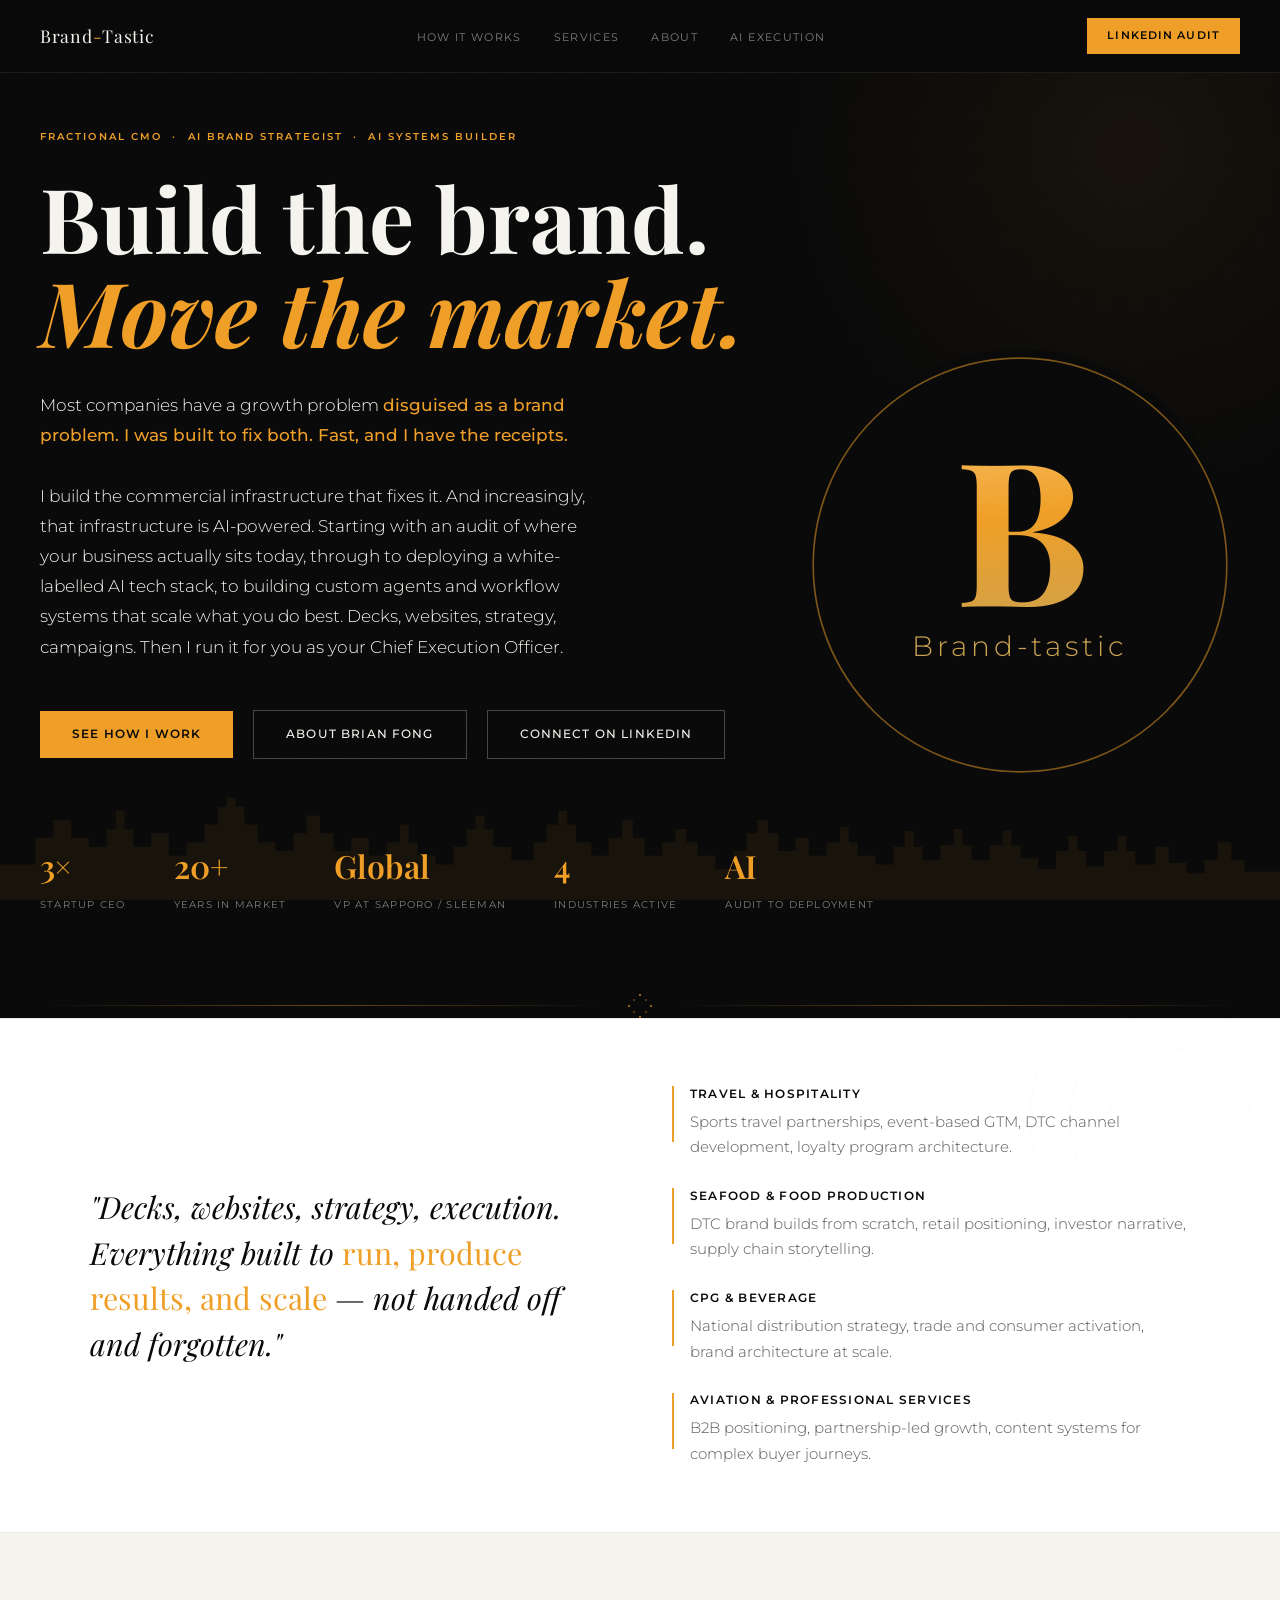
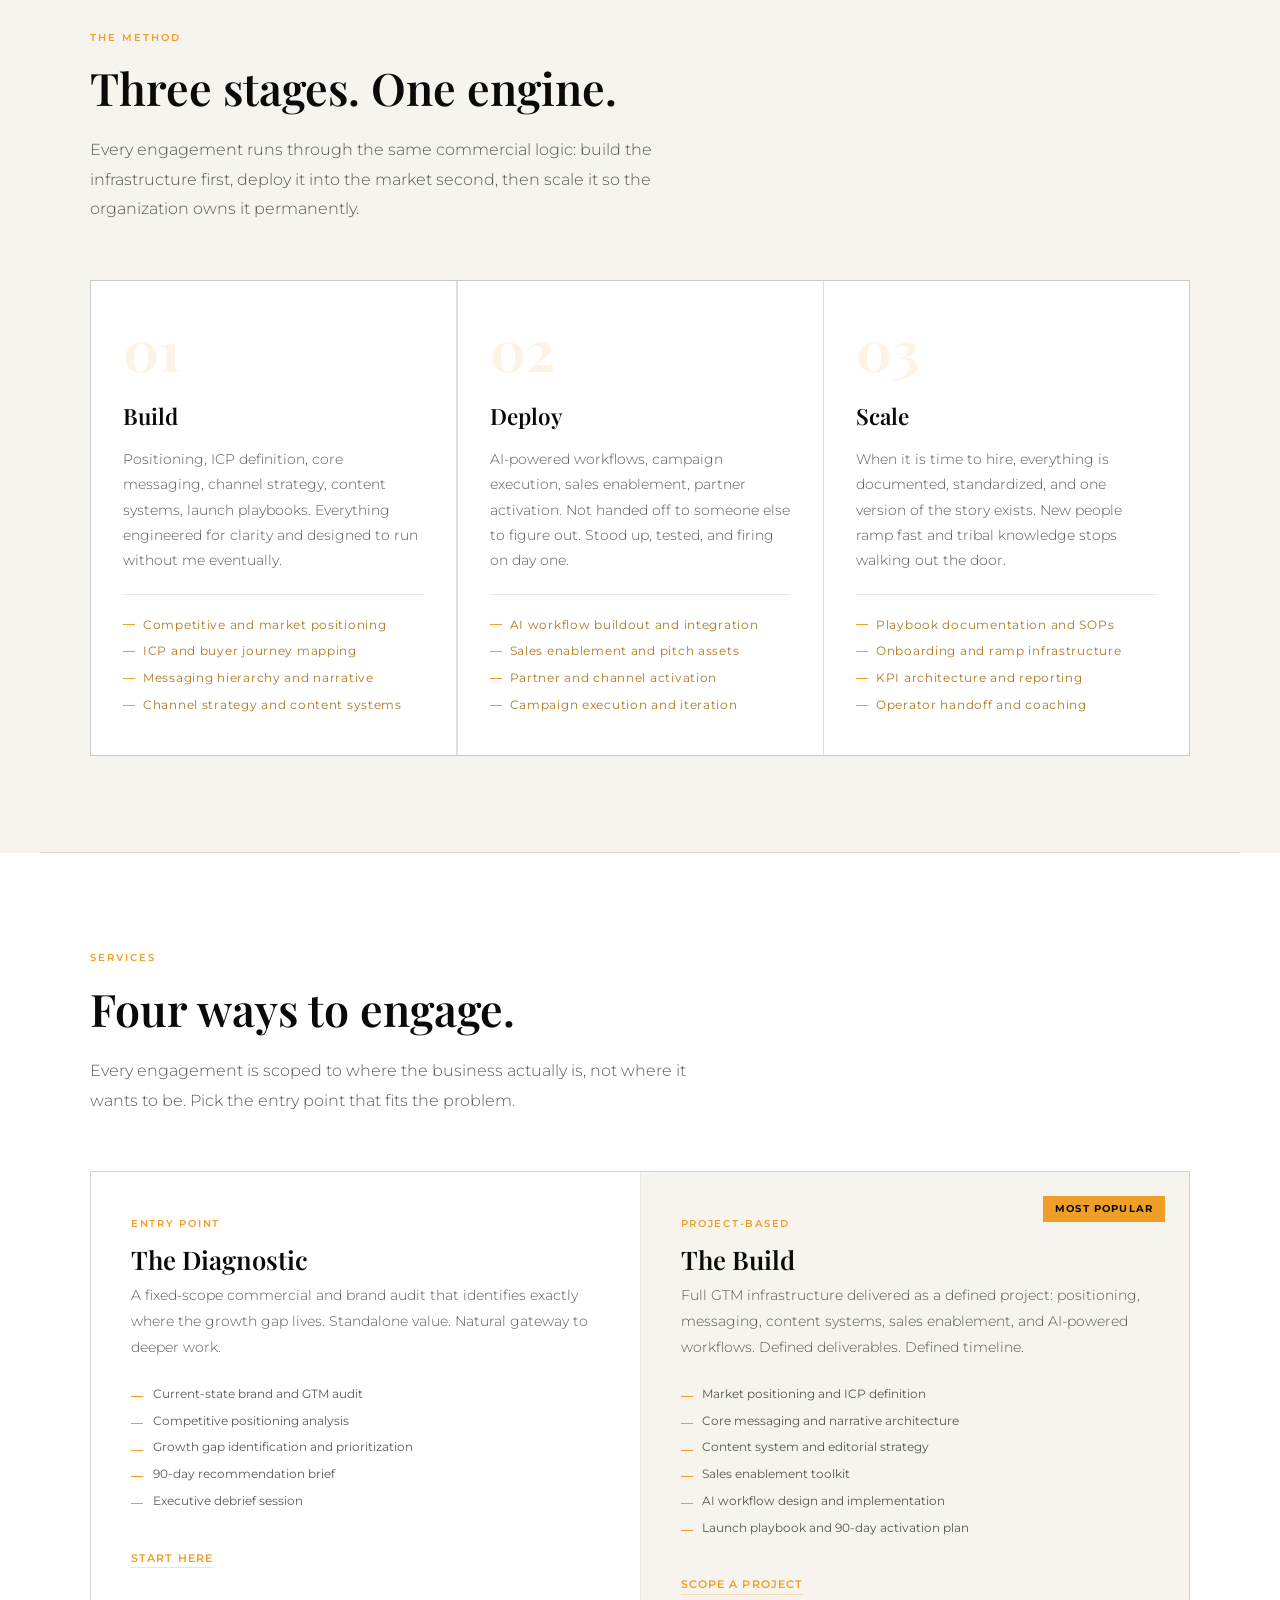
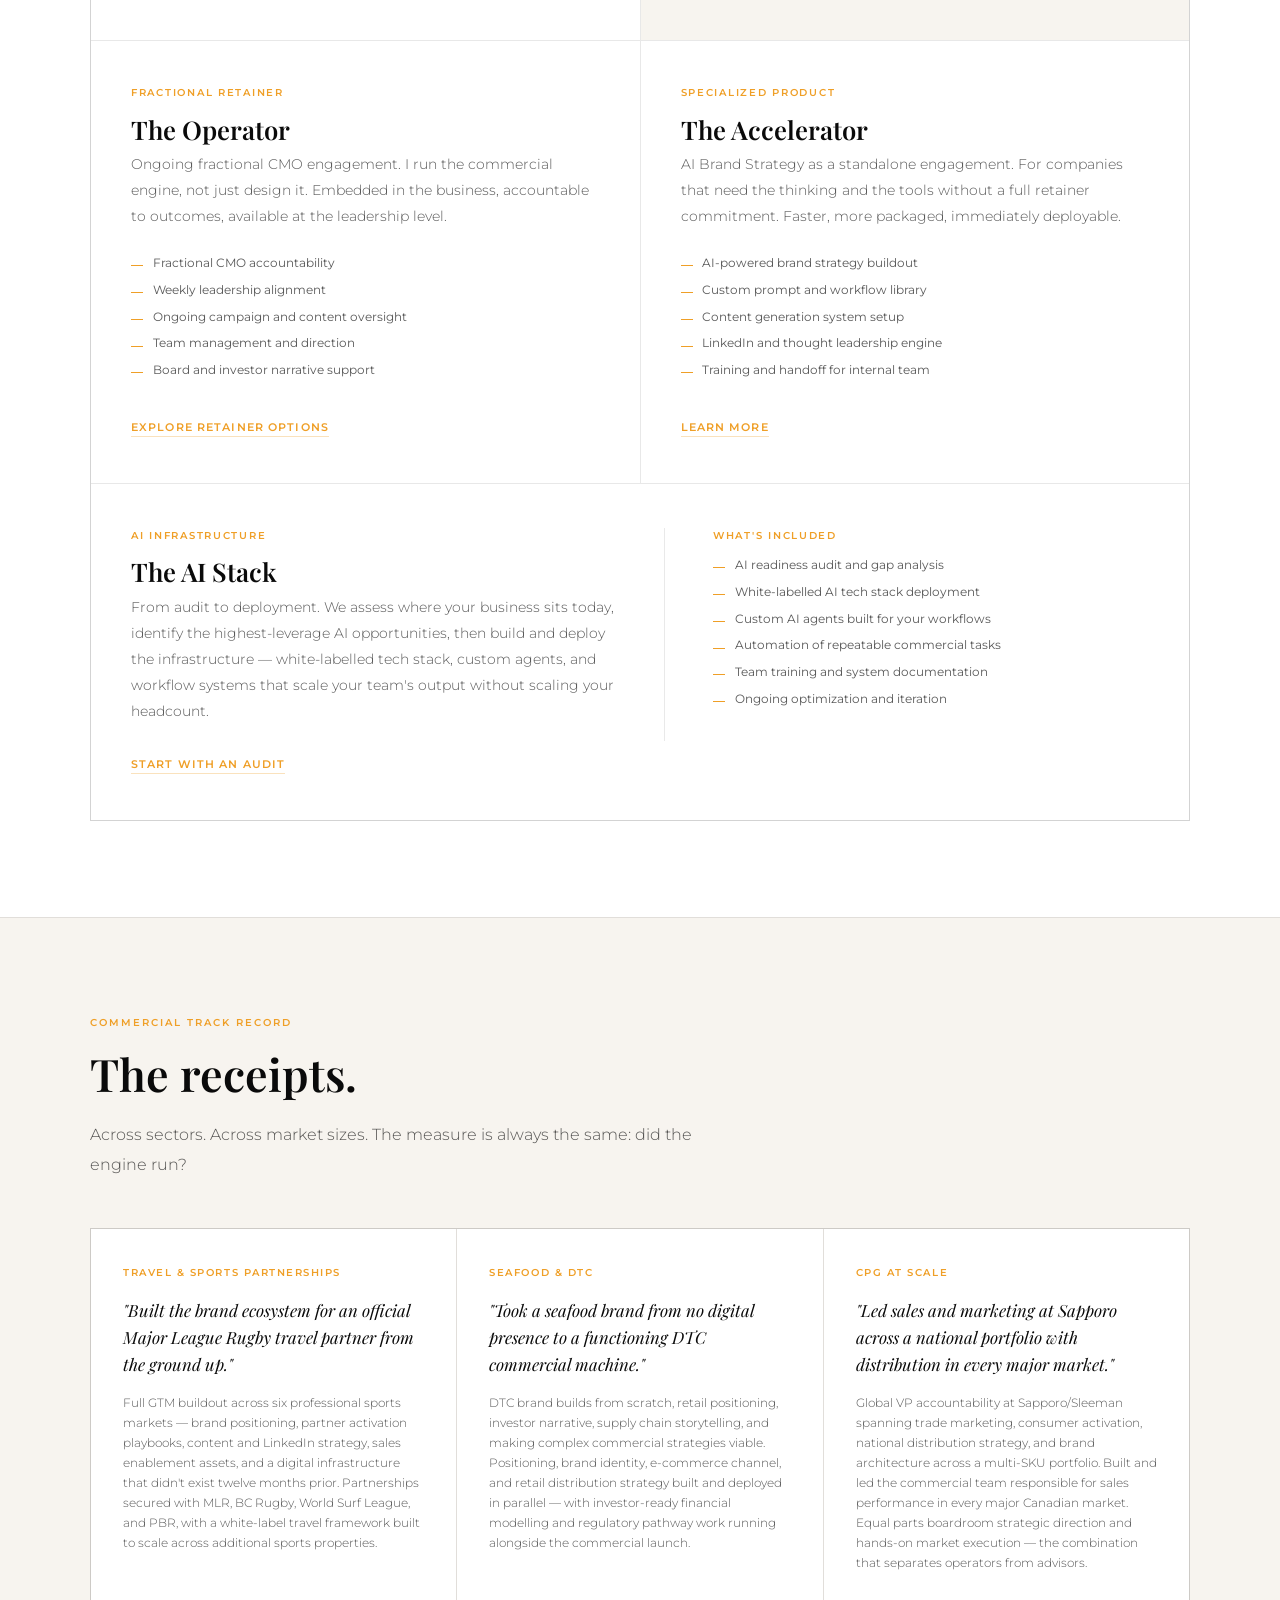
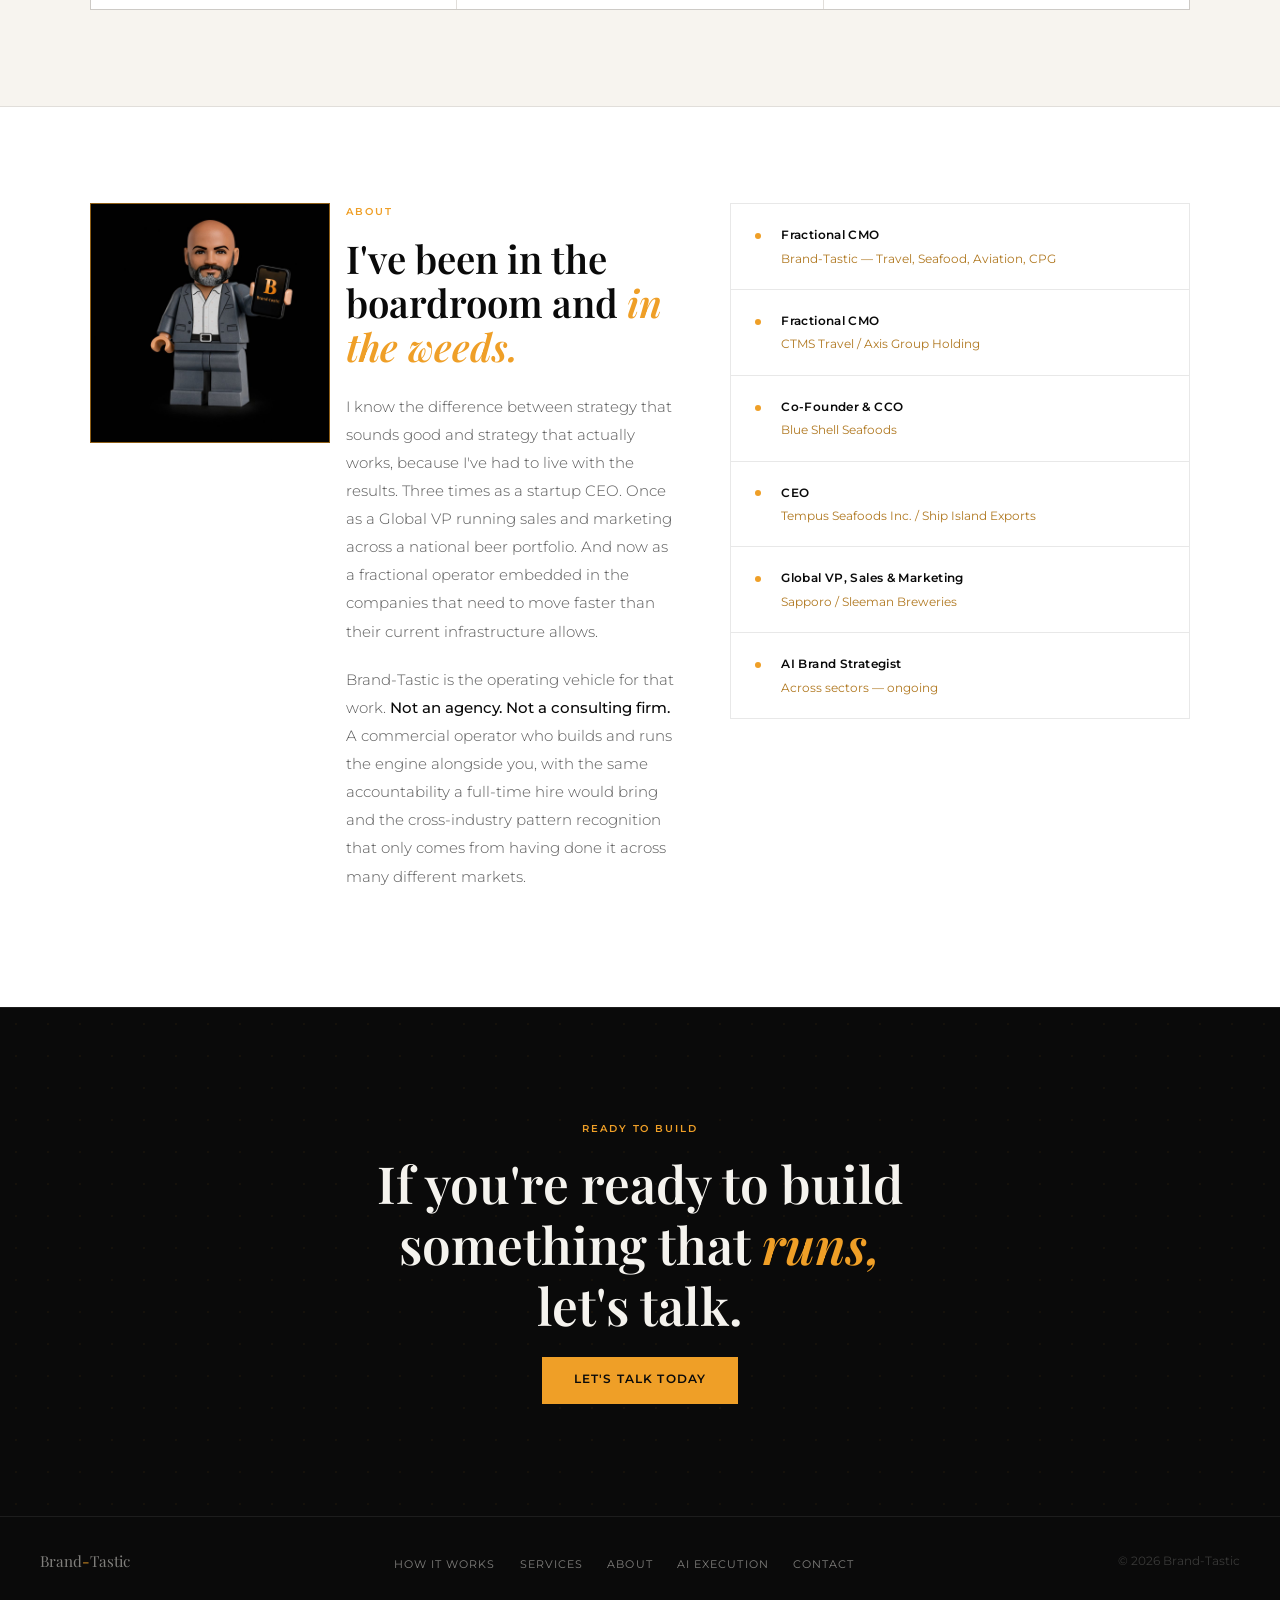
==== index.html @ 0891189e "Initial commit" ====
<!DOCTYPE html>
<html lang="en">
<head>
<meta charset="UTF-8">
<meta name="viewport" content="width=device-width, initial-scale=1.0">
<title>Brand-Tastic — Brian Fong | Fractional CMO & AI Brand Strategist</title>

<!-- SEO Core -->
<meta name="description" content="Brian Fong is a Fractional CMO and AI Brand Strategist serving growth-stage companies across the US and Canada. Brand strategy, AI systems, and commercial execution — built to run.">
<meta name="keywords" content="fractional CMO, AI brand strategist, brand strategy, marketing consultant, AI systems, fractional marketing, CMO for hire, growth marketing, US, Canada, Halifax, Vancouver">
<meta name="author" content="Brian Fong">
<meta name="robots" content="index, follow">
<link rel="canonical" href="https://www.brand-tastic.ca/">

<!-- Geo Targeting — US Primary, Canada Secondary -->
<meta name="geo.region" content="US">
<meta name="geo.placename" content="United States">
<meta name="geo.region" content="CA">
<meta name="ICBM" content="44.6476, -63.5728">
<meta name="DC.title" content="Brand-Tastic — Fractional CMO & AI Brand Strategist">

<!-- Open Graph -->
<meta property="og:type" content="website">
<meta property="og:url" content="https://www.brand-tastic.ca/">
<meta property="og:title" content="Brand-Tastic — Brian Fong | Fractional CMO & AI Brand Strategist">
<meta property="og:description" content="Fractional CMO and AI Brand Strategist for growth-stage companies in the US and Canada. Strategy, systems, and execution — built to run.">
<meta property="og:site_name" content="Brand-Tastic">
<meta property="og:locale" content="en_US">
<meta property="og:locale:alternate" content="en_CA">

<!-- Twitter Card -->
<meta name="twitter:card" content="summary_large_image">
<meta name="twitter:title" content="Brand-Tastic — Brian Fong | Fractional CMO & AI Brand Strategist">
<meta name="twitter:description" content="Fractional CMO and AI Brand Strategist for growth-stage companies in the US and Canada. Strategy, systems, and execution — built to run.">

<!-- Schema.org Structured Data -->
<script type="application/ld+json">
{
  "@context": "https://schema.org",
  "@type": "ProfessionalService",
  "name": "Brand-Tastic",
  "description": "Fractional CMO and AI Brand Strategy consultancy serving growth-stage companies across the US and Canada.",
  "url": "https://www.brand-tastic.ca",
  "founder": {
    "@type": "Person",
    "name": "Brian Fong",
    "jobTitle": "Fractional CMO & AI Brand Strategist",
    "sameAs": "https://www.linkedin.com/in/brand-brian/"
  },
  "areaServed": [
    {"@type": "Country", "name": "United States"},
    {"@type": "Country", "name": "Canada"}
  ],
  "serviceType": ["Fractional CMO", "AI Brand Strategy", "Marketing Consulting", "AI Systems Implementation"],
  "knowsAbout": ["Brand Strategy", "AI Marketing Systems", "Fractional CMO", "Go-to-Market Strategy", "Commercial Operations"]
}
</script>
<link rel="preconnect" href="https://fonts.googleapis.com">
<link rel="preconnect" href="https://fonts.gstatic.com" crossorigin>
<link href="https://fonts.googleapis.com/css2?family=Playfair+Display:ital,wght@0,400;0,600;0,700;1,400;1,600&family=Montserrat:wght@300;400;500;600&display=swap" rel="stylesheet">
<style>
  *, *::before, *::after { box-sizing: border-box; margin: 0; padding: 0; }

  :root {
    /* Dark (hero/nav/footer) */
    --near-black: #0A0A0A;
    --dark-surface: #111111;
    --dark-border: rgba(255,255,255,0.08);
    /* Light (body sections) */
    --light-bg: #F7F4EF;
    --light-surface: #FFFFFF;
    --light-surface-2: #EDE9E1;
    --light-border: rgba(10,10,10,0.09);
    /* Brand */
    --amber: #EF9F27;
    --gold: #FAC775;
    --legacy-gold: #C9A252;
    --amber-subtle: rgba(239,159,39,0.08);
    /* Text */
    --dark-text: #0A0A0A;
    --muted-text: rgba(10,10,10,0.68);
    --white: #F5F3EE;
    --white-muted: rgba(245,243,238,0.5);
    /* Typography */
    --serif: 'Playfair Display', Georgia, serif;
    --sans: 'Montserrat', sans-serif;
  }

  html { scroll-behavior: smooth; }

  body {
    background: var(--light-bg);
    color: var(--dark-text);
    font-family: var(--sans);
    font-weight: 400;
    line-height: 1.7;
    -webkit-font-smoothing: antialiased;
  }

  /* ── NAV ── */
  nav {
    position: fixed;
    top: 0; left: 0; right: 0;
    z-index: 100;
    padding: 1.1rem 2.5rem;
    display: flex;
    justify-content: space-between;
    align-items: center;
    background: rgba(10,10,10,0.95);
    backdrop-filter: blur(12px);
    border-bottom: 1px solid var(--dark-border);
  }
  .nav-logo {
    font-family: var(--serif);
    font-size: 1.1rem;
    letter-spacing: 0.04em;
    color: var(--white);
    text-decoration: none;
  }
  .nav-logo span { color: var(--amber); }
  .nav-links {
    display: flex;
    gap: 2rem;
    list-style: none;
  }
  .nav-links a {
    font-size: 0.7rem;
    letter-spacing: 0.12em;
    text-transform: uppercase;
    color: var(--white-muted);
    text-decoration: none;
    transition: color 0.2s;
  }
  .nav-links a:hover { color: var(--white); }
  .nav-cta {
    font-size: 0.7rem;
    letter-spacing: 0.1em;
    text-transform: uppercase;
    color: var(--near-black);
    background: var(--amber);
    padding: 0.55rem 1.25rem;
    text-decoration: none;
    font-weight: 600;
    transition: background 0.2s;
  }
  .nav-cta:hover { background: var(--gold); }

  /* Mobile nav toggle */
  .nav-hamburger {
    display: none;
    flex-direction: column;
    gap: 5px;
    cursor: pointer;
    padding: 4px;
  }
  .nav-hamburger span {
    display: block;
    width: 22px;
    height: 2px;
    background: var(--white);
    transition: all 0.25s;
  }
  .nav-mobile {
    display: none;
    position: fixed;
    top: 57px; left: 0; right: 0;
    background: rgba(10,10,10,0.98);
    border-bottom: 1px solid var(--dark-border);
    padding: 1.5rem 2rem;
    flex-direction: column;
    gap: 1.25rem;
    z-index: 99;
  }
  .nav-mobile.open { display: flex; }
  .nav-mobile a {
    font-size: 0.75rem;
    letter-spacing: 0.12em;
    text-transform: uppercase;
    color: var(--white-muted);
    text-decoration: none;
  }

  /* ── HERO (DARK) ── */
  .hero {
    background: var(--near-black);
    color: var(--white);
    min-height: 100vh;
    display: flex;
    flex-direction: column;
    justify-content: center;
    padding: 8rem 2.5rem 5rem;
    position: relative;
    overflow: hidden;
  }
  .hero::before {
    content: '';
    position: absolute;
    top: -200px; right: -200px;
    width: 700px; height: 700px;
    background: radial-gradient(circle, rgba(239,159,39,0.06) 0%, transparent 70%);
    pointer-events: none;
  }
  .hero::after {
    content: '';
    position: absolute;
    inset: 0;
    background-image: radial-gradient(rgba(239,159,39,0.06) 1px, transparent 1px);
    background-size: 32px 32px;
    pointer-events: none;
    z-index: 0;
  }
  .hero-layout {
    position: relative;
    z-index: 1;
    display: grid;
    grid-template-columns: 1fr;
    gap: 3rem;
    align-items: center;
    max-width: 1200px;
  }
  .hero-logo-above-skyline {
    position: absolute;
    bottom: 115px;
    right: 2.5rem;
    z-index: 2;
    pointer-events: none;
  }
  .hero-logo-img { display: block; }
  .hero-eyebrow {
    font-size: 0.65rem;
    letter-spacing: 0.2em;
    text-transform: uppercase;
    color: var(--amber);
    margin-bottom: 1.5rem;
    font-weight: 600;
  }
  .hero-headline {
    font-family: var(--serif);
    font-size: clamp(3rem, 7vw, 6rem);
    font-weight: 700;
    line-height: 1.05;
    max-width: 14ch;
    margin-bottom: 2rem;
    color: var(--white);
  }
  .hero-headline em { font-style: italic; color: var(--amber); }
  .hero-sub {
    font-size: 1.05rem;
    color: var(--white);
    max-width: 52ch;
    line-height: 1.8;
    margin-bottom: 3rem;
    font-weight: 300;
  }
  .hero-sub strong { color: var(--amber); font-weight: 500; }
  .hero-actions {
    display: flex;
    gap: 1.25rem;
    align-items: center;
    flex-wrap: wrap;
  }
  .hero-credentials {
    margin-top: 5rem;
    display: flex;
    gap: 3rem;
    flex-wrap: wrap;
  }
  .credential { display: flex; flex-direction: column; gap: 0.2rem; }
  .credential-num {
    font-family: var(--serif);
    font-size: 2rem;
    font-weight: 600;
    color: var(--amber);
  }
  .credential-label {
    font-size: 0.65rem;
    letter-spacing: 0.12em;
    text-transform: uppercase;
    color: var(--white-muted);
  }


  /* ── BUTTONS ── */
  .btn-primary {
    display: inline-block;
    padding: 0.85rem 2rem;
    background: var(--amber);
    color: var(--near-black);
    font-size: 0.72rem;
    font-weight: 600;
    letter-spacing: 0.1em;
    text-transform: uppercase;
    text-decoration: none;
    transition: background 0.2s;
  }
  .btn-primary:hover { background: var(--gold); }
  .btn-ghost {
    display: inline-block;
    padding: 0.85rem 2rem;
    border: 1px solid rgba(255,255,255,0.25);
    color: var(--white);
    font-size: 0.72rem;
    font-weight: 500;
    letter-spacing: 0.1em;
    text-transform: uppercase;
    text-decoration: none;
    transition: border-color 0.2s, color 0.2s;
  }
  .btn-ghost:hover { border-color: var(--amber); color: var(--amber); }
  .btn-primary-dark {
    display: inline-block;
    padding: 0.85rem 2rem;
    background: var(--amber);
    color: var(--near-black);
    font-size: 0.72rem;
    font-weight: 600;
    letter-spacing: 0.1em;
    text-transform: uppercase;
    text-decoration: none;
    transition: background 0.2s;
  }
  .btn-primary-dark:hover { background: var(--gold); }
  .btn-ghost-dark {
    display: inline-block;
    padding: 0.85rem 2rem;
    border: 1px solid rgba(10,10,10,0.2);
    color: var(--dark-text);
    font-size: 0.72rem;
    font-weight: 500;
    letter-spacing: 0.1em;
    text-transform: uppercase;
    text-decoration: none;
    transition: border-color 0.2s, color 0.2s;
  }
  .btn-ghost-dark:hover { border-color: var(--amber); color: var(--amber); }

  /* ── SHARED SECTION ── */
  section { padding: 6rem 2.5rem; }
  .section-inner { max-width: 1100px; margin: 0 auto; }
  .section-tag {
    font-size: 0.62rem;
    letter-spacing: 0.2em;
    text-transform: uppercase;
    color: var(--amber);
    font-weight: 600;
    margin-bottom: 1rem;
  }
  .section-title {
    font-family: var(--serif);
    font-size: clamp(1.8rem, 3.5vw, 2.8rem);
    font-weight: 600;
    line-height: 1.2;
    margin-bottom: 1.25rem;
    color: var(--dark-text);
  }
  .section-body {
    font-size: 1rem;
    color: var(--muted-text);
    max-width: 58ch;
    line-height: 1.85;
    font-weight: 300;
  }

  /* ── DECORATIVE RULE ── */
  .deco-rule {
    padding: 0 2.5rem;
    display: flex;
    align-items: center;
    gap: 1.5rem;
    background: var(--light-bg);
  }
  .deco-rule-line {
    height: 1px;
    flex: 1;
    background: linear-gradient(90deg, transparent, rgba(239,159,39,0.3), transparent);
  }

  /* ── CONTEXT STRIP (LIGHT) ── */
  .context-strip {
    background: var(--light-surface);
    padding: 4rem 2.5rem;
    border-top: 1px solid var(--light-border);
    border-bottom: 1px solid var(--light-border);
    position: relative;
    overflow: hidden;
  }
  .context-inner {
    max-width: 1100px;
    margin: 0 auto;
    display: grid;
    grid-template-columns: 1fr 1fr;
    gap: 4rem;
    align-items: center;
    position: relative;
    z-index: 1;
  }
  .context-quote {
    font-family: var(--serif);
    font-size: clamp(1.3rem, 2.5vw, 1.9rem);
    font-weight: 400;
    font-style: italic;
    line-height: 1.5;
    color: var(--dark-text);
  }
  .context-quote em { color: var(--amber); font-style: normal; }
  .context-points { display: flex; flex-direction: column; gap: 1.5rem; }
  .context-point { display: flex; gap: 1rem; align-items: flex-start; }
  .context-point-marker {
    width: 2px;
    height: 100%;
    min-height: 3.5rem;
    background: var(--amber);
    flex-shrink: 0;
    margin-top: 0.2rem;
  }
  .context-point-text {
    font-size: 0.92rem;
    color: var(--muted-text);
    line-height: 1.75;
    font-weight: 300;
  }
  .context-point-text strong {
    display: block;
    font-size: 0.78rem;
    letter-spacing: 0.1em;
    text-transform: uppercase;
    color: var(--dark-text);
    font-weight: 600;
    margin-bottom: 0.3rem;
  }

  /* ── METHOD (LIGHT BG) ── */
  .method-section { background: var(--light-bg); }
  .method-grid {
    display: grid;
    grid-template-columns: repeat(3, 1fr);
    gap: 1.5px;
    margin-top: 3.5rem;
    border: 1.5px solid var(--light-border);
    background: var(--light-border);
  }
  .method-cell {
    padding: 2.5rem 2rem;
    background: var(--light-surface);
    position: relative;
  }
  .method-num {
    font-family: var(--serif);
    font-size: 3.5rem;
    font-weight: 700;
    color: rgba(239,159,39,0.12);
    line-height: 1;
    margin-bottom: 1.25rem;
  }
  .method-title {
    font-family: var(--serif);
    font-size: 1.4rem;
    font-weight: 600;
    margin-bottom: 0.75rem;
    color: var(--dark-text);
  }
  .method-body {
    font-size: 0.88rem;
    color: var(--muted-text);
    line-height: 1.8;
    font-weight: 300;
  }
  .method-detail {
    margin-top: 1.25rem;
    padding-top: 1.25rem;
    border-top: 1px solid var(--light-border);
    display: flex;
    flex-direction: column;
    gap: 0.4rem;
  }
  .method-detail-item {
    font-size: 0.75rem;
    letter-spacing: 0.06em;
    color: #B07820;
    display: flex;
    align-items: center;
    gap: 0.5rem;
  }
  .method-detail-item::before {
    content: '';
    display: inline-block;
    width: 12px;
    height: 1px;
    background: var(--amber);
    flex-shrink: 0;
  }
  .divider {
    border: none;
    border-top: 1px solid var(--light-border);
    margin: 0 2.5rem;
  }

  /* ── SERVICES (WHITE) ── */
  .services-section { background: var(--light-surface); }
  .services-header { max-width: 1100px; margin: 0 auto 3.5rem; }
  .services-grid {
    max-width: 1100px;
    margin: 0 auto;
    display: grid;
    grid-template-columns: repeat(2, 1fr);
    gap: 1px;
    border: 1px solid var(--light-border);
    background: var(--light-border);
  }
  .services-grid > .service-card:last-child:nth-child(odd) {
    grid-column: 1 / -1;
  }
  .service-card-landscape {
    display: grid;
    grid-template-columns: 1fr 1fr;
    gap: 3rem;
    align-items: start;
  }
  .service-card-landscape .service-card-left {}
  .service-card-landscape .service-card-right {
    border-left: 1px solid var(--light-border);
    padding-left: 3rem;
  }
  .service-card {
    background: var(--light-surface);
    padding: 2.75rem 2.5rem;
    position: relative;
    overflow: hidden;
    transition: background 0.25s;
  }
  .service-card:hover { background: var(--light-bg); }
  .service-card.featured { background: var(--light-bg); }
  .service-card.featured::before {
    content: 'Most Popular';
    position: absolute;
    top: 1.5rem; right: 1.5rem;
    font-size: 0.6rem;
    letter-spacing: 0.12em;
    text-transform: uppercase;
    background: var(--amber);
    color: var(--near-black);
    padding: 0.3rem 0.75rem;
    font-weight: 700;
  }
  .service-tag {
    font-size: 0.6rem;
    letter-spacing: 0.18em;
    text-transform: uppercase;
    color: var(--amber);
    font-weight: 600;
    margin-bottom: 0.75rem;
  }
  .service-name {
    font-family: var(--serif);
    font-size: 1.6rem;
    font-weight: 600;
    margin-bottom: 0.5rem;
    line-height: 1.2;
    color: var(--dark-text);
  }
  .service-price {
    font-size: 0.72rem;
    color: #B07820;
    letter-spacing: 0.06em;
    margin-bottom: 1.25rem;
    font-weight: 500;
  }
  .service-desc {
    font-size: 0.9rem;
    color: var(--muted-text);
    line-height: 1.8;
    margin-bottom: 1.5rem;
    font-weight: 300;
  }
  .service-includes {
    list-style: none;
    display: flex;
    flex-direction: column;
    gap: 0.5rem;
    margin-bottom: 2rem;
  }
  .service-includes li {
    font-size: 0.78rem;
    color: var(--muted-text);
    display: flex;
    align-items: flex-start;
    gap: 0.6rem;
    line-height: 1.5;
  }
  .service-includes li::before {
    content: '';
    width: 12px;
    height: 1px;
    background: var(--amber);
    flex-shrink: 0;
    margin-top: 0.7rem;
  }
  .service-link {
    font-size: 0.7rem;
    letter-spacing: 0.1em;
    text-transform: uppercase;
    color: var(--amber);
    text-decoration: none;
    font-weight: 600;
    border-bottom: 1px solid rgba(239,159,39,0.3);
    padding-bottom: 0.15rem;
    transition: border-color 0.2s;
  }
  .service-link:hover { border-color: var(--amber); }

  /* ── PROOF (LIGHT BG) ── */
  .proof-section {
    background: var(--light-bg);
    border-top: 1px solid var(--light-border);
    border-bottom: 1px solid var(--light-border);
    padding: 6rem 2.5rem;
  }
  .proof-inner { max-width: 1100px; margin: 0 auto; }
  .proof-grid {
    display: grid;
    grid-template-columns: repeat(3, 1fr);
    gap: 1px;
    background: var(--light-border);
    border: 1px solid var(--light-border);
    margin-top: 3rem;
  }
  .proof-card {
    background: var(--light-surface);
    padding: 2.25rem 2rem;
  }
  .proof-industry {
    font-size: 0.6rem;
    letter-spacing: 0.16em;
    text-transform: uppercase;
    color: var(--amber);
    font-weight: 600;
    margin-bottom: 1rem;
  }
  .proof-statement {
    font-family: var(--serif);
    font-size: 1.05rem;
    font-weight: 400;
    font-style: italic;
    color: var(--dark-text);
    line-height: 1.6;
    margin-bottom: 1rem;
  }
  .proof-outcome {
    font-size: 0.78rem;
    color: var(--muted-text);
    font-weight: 300;
    line-height: 1.6;
  }

  /* ── ABOUT (WHITE) ── */
  .about-section { background: var(--light-surface); }
  .about-inner {
    max-width: 1100px;
    margin: 0 auto;
    display: grid;
    grid-template-columns: 200px 1fr 1.4fr;
    gap: 3.5rem;
    align-items: start;
  }
  .about-photo-col { width: 240px; flex-shrink: 0; }
  .about-photo-frame { position: relative; display: inline-block; line-height: 0; }
  .about-photo {
    display: block;
    width: 100%;
    height: auto;
    aspect-ratio: 1/1;
    object-fit: cover;
  }
  .about-photo-border {
    position: absolute;
    inset: 0;
    border: 1px solid rgba(239,159,39,0.6);
    pointer-events: none;
  }
  .about-left {}
  .about-title {
    font-family: var(--serif);
    font-size: clamp(1.6rem, 3vw, 2.4rem);
    font-weight: 600;
    line-height: 1.15;
    margin-bottom: 1.5rem;
    color: var(--dark-text);
  }
  .about-title em { font-style: italic; color: var(--amber); }
  .about-body {
    font-size: 0.95rem;
    color: var(--muted-text);
    line-height: 1.85;
    font-weight: 300;
    margin-bottom: 1.25rem;
  }
  .about-body strong { color: var(--dark-text); font-weight: 500; }
  .about-right {
    display: flex;
    flex-direction: column;
    gap: 0;
    border: 1px solid var(--light-border);
  }
  .tenure-item {
    padding: 1.25rem 1.5rem;
    border-bottom: 1px solid var(--light-border);
    display: flex;
    gap: 1.25rem;
    align-items: flex-start;
  }
  .tenure-item:last-child { border-bottom: none; }
  .tenure-dot {
    width: 6px;
    height: 6px;
    border-radius: 50%;
    background: var(--amber);
    flex-shrink: 0;
    margin-top: 0.55rem;
  }
  .tenure-role {
    font-size: 0.78rem;
    font-weight: 600;
    color: var(--dark-text);
    letter-spacing: 0.03em;
    margin-bottom: 0.2rem;
  }
  .tenure-org { font-size: 0.75rem; color: #B07820; }

  /* ── CTA (DARK) ── */
  .cta-section {
    background: var(--near-black);
    border-top: 1px solid var(--dark-border);
    text-align: center;
    padding: 7rem 2.5rem;
    position: relative;
    overflow: hidden;
  }
  .cta-section::before {
    content: '';
    position: absolute;
    inset: 0;
    background-image: radial-gradient(rgba(239,159,39,0.05) 1px, transparent 1px);
    background-size: 32px 32px;
    pointer-events: none;
  }
  .cta-inner { max-width: 700px; margin: 0 auto; position: relative; z-index: 1; }
  .cta-title {
    font-family: var(--serif);
    font-size: clamp(2rem, 4vw, 3.2rem);
    font-weight: 600;
    line-height: 1.2;
    margin-bottom: 1.25rem;
    color: var(--white);
  }
  .cta-title em { font-style: italic; color: var(--amber); }
  .cta-body {
    font-size: 1rem;
    color: var(--white-muted);
    line-height: 1.8;
    margin-bottom: 2.5rem;
    font-weight: 300;
  }
  .cta-actions {
    display: flex;
    gap: 1rem;
    justify-content: center;
    flex-wrap: wrap;
  }

  /* ── FOOTER (DARK) ── */
  footer {
    background: var(--near-black);
    border-top: 1px solid var(--dark-border);
    padding: 2rem 2.5rem;
    display: flex;
    justify-content: space-between;
    align-items: center;
    flex-wrap: wrap;
    gap: 1rem;
  }
  .footer-logo { font-family: var(--serif); font-size: 0.95rem; color: var(--white-muted); }
  .footer-logo span { color: var(--amber); }
  .footer-links { display: flex; gap: 1.5rem; list-style: none; }
  .footer-links a {
    font-size: 0.68rem;
    letter-spacing: 0.1em;
    text-transform: uppercase;
    color: var(--white-muted);
    text-decoration: none;
    transition: color 0.2s;
  }
  .footer-links a:hover { color: var(--white); }
  .footer-copy {
    font-size: 0.72rem;
    color: rgba(245,243,238,0.25);
    letter-spacing: 0.04em;
  }

  /* ── SILHOUETTE DECORATIONS ── */
  .silhouette-wrap {
    position: absolute;
    pointer-events: none;
    user-select: none;
  }

  /* ── ANIMATIONS ── */
  @keyframes fadeUp {
    from { opacity: 0; transform: translateY(24px); }
    to { opacity: 1; transform: translateY(0); }
  }
  .hero-eyebrow { animation: fadeUp 0.6s ease both; }
  .hero-headline { animation: fadeUp 0.6s 0.1s ease both; }
  .hero-sub { animation: fadeUp 0.6s 0.2s ease both; }
  .hero-actions { animation: fadeUp 0.6s 0.3s ease both; }
  .hero-credentials { animation: fadeUp 0.6s 0.4s ease both; }

  /* ── RESPONSIVE ── */
  @media (max-width: 960px) {
    nav { padding: 1rem 1.5rem; }
    .nav-links, .nav-cta { display: none; }
    .nav-hamburger { display: flex; }
    section { padding: 4rem 1.5rem; }
    .hero { padding: 7rem 1.5rem 4rem; }
    .hero-layout { grid-template-columns: 1fr; }
    .hero-logo-above-skyline { display: none; }
    .hero-credentials { gap: 2rem; }
    .context-inner { grid-template-columns: 1fr; gap: 2.5rem; }
    .method-grid { grid-template-columns: 1fr; }
    .services-grid { grid-template-columns: 1fr; }
    .service-card-landscape { grid-template-columns: 1fr; gap: 2rem; }
    .service-card-landscape .service-card-right { border-left: none; padding-left: 0; border-top: 1px solid var(--light-border); padding-top: 2rem; }
    .proof-grid { grid-template-columns: 1fr; }
    .about-inner { grid-template-columns: 1fr; gap: 2rem; }
    .about-photo-col { width: 140px; }
    .footer { flex-direction: column; text-align: center; }
    .divider { margin: 0 1.5rem; }
    .deco-rule { padding: 0 1.5rem; }
    .proof-section { padding: 4rem 1.5rem; }
    .cta-section { padding: 5rem 1.5rem; }
  }
  @media (max-width: 600px) {
    .hero-credentials { flex-wrap: wrap; gap: 1.5rem; }
    .credential-num { font-size: 1.6rem; }
    .services-grid { grid-template-columns: 1fr; }
    .service-card-landscape { grid-template-columns: 1fr; gap: 2rem; }
    .service-card-landscape .service-card-right { border-left: none; padding-left: 0; border-top: 1px solid var(--light-border); padding-top: 2rem; }
    .hero-headline { font-size: clamp(2.4rem, 10vw, 3.5rem); }
    .hero-actions { flex-direction: column; align-items: flex-start; gap: 0.75rem; }
    .btn-primary, .btn-ghost, .btn-primary-dark, .btn-ghost-dark { width: 100%; text-align: center; }
    .cta-actions { flex-direction: column; align-items: center; }
    .footer-links { flex-wrap: wrap; justify-content: center; gap: 1rem; }
    .about-inner { grid-template-columns: 1fr; }
  }
  /* ── PORTALS ── */
  .portals-section { background: var(--light-bg); border-top: 1px solid var(--light-border); }
  .portals-grid {
    display: grid;
    grid-template-columns: repeat(3, 1fr);
    gap: 1.5rem;
    margin-top: 3.5rem;
  }
  .portal-card {
    background: var(--light-surface);
    border: 1px solid var(--light-border);
    display: flex;
    flex-direction: column;
    text-decoration: none;
    color: inherit;
    transition: border-color 0.25s, box-shadow 0.25s;
    overflow: hidden;
  }
  .portal-card:hover {
    border-color: rgba(239,159,39,0.4);
    box-shadow: 0 4px 24px rgba(239,159,39,0.08);
  }
  .portal-thumb {
    width: 100%;
    height: 140px;
    display: flex;
    align-items: center;
    justify-content: center;
    position: relative;
  }
  .portal-thumb-inner {
    display: flex;
    flex-direction: column;
    align-items: center;
    gap: 0.5rem;
  }
  .portal-thumb-label {
    font-family: var(--serif);
    font-size: 2.2rem;
    font-weight: 700;
    color: rgba(255,255,255,0.15);
    letter-spacing: 0.1em;
  }
  .portal-info { padding: 1.5rem; flex: 1; display: flex; flex-direction: column; gap: 0.5rem; }
  .portal-tag {
    font-size: 0.6rem;
    letter-spacing: 0.18em;
    text-transform: uppercase;
    color: var(--amber);
    font-weight: 600;
  }
  .portal-name {
    font-family: var(--serif);
    font-size: 1.15rem;
    font-weight: 600;
    color: var(--dark-text);
    line-height: 1.25;
  }
  .portal-desc {
    font-size: 0.82rem;
    color: var(--muted-text);
    line-height: 1.75;
    font-weight: 300;
    flex: 1;
    margin-top: 0.25rem;
  }
  .portal-link {
    font-size: 0.7rem;
    letter-spacing: 0.1em;
    text-transform: uppercase;
    color: var(--amber);
    font-weight: 600;
    margin-top: 0.75rem;
    display: inline-block;
  }
  .portal-link-static { color: var(--legacy-gold); }
  @media (max-width: 960px) {
    .portals-grid { grid-template-columns: repeat(2, 1fr); }
  }
  @media (max-width: 600px) {
    .portals-grid { grid-template-columns: 1fr; }
  }

  /* ── SITE NAV ── */
  .site-nav {
    position: fixed;
    top: 0; left: 0; right: 0;
    z-index: 100;
    padding: 1.1rem 2.5rem;
    display: flex;
    justify-content: space-between;
    align-items: center;
    background: rgba(10,10,10,0.95);
    backdrop-filter: blur(12px);
    border-bottom: 1px solid rgba(255,255,255,0.08);
    font-family: 'Montserrat', sans-serif;
  }
  .site-nav-logo {
    font-family: 'Playfair Display', Georgia, serif;
    font-size: 1.1rem;
    letter-spacing: 0.04em;
    color: #F5F3EE;
    text-decoration: none;
  }
  .site-nav-logo span { color: #EF9F27; }
  .site-nav-links {
    display: flex;
    gap: 2rem;
    list-style: none;
  }
  .site-nav-links a {
    font-size: 0.7rem;
    letter-spacing: 0.12em;
    text-transform: uppercase;
    color: rgba(245,243,238,0.5);
    text-decoration: none;
    transition: color 0.2s;
  }
  .site-nav-links a:hover { color: #F5F3EE; }
  .site-nav-links a.active { color: #F5F3EE; border-bottom: 1px solid #EF9F27; padding-bottom: 2px; }
  .site-nav-cta {
    font-size: 0.7rem;
    letter-spacing: 0.1em;
    text-transform: uppercase;
    color: #0A0A0A;
    background: #EF9F27;
    padding: 0.55rem 1.25rem;
    text-decoration: none;
    font-weight: 600;
    transition: background 0.2s;
  }
  .site-nav-cta:hover { background: #FAC775; }
  .site-nav-hamburger {
    display: none;
    flex-direction: column;
    gap: 5px;
    cursor: pointer;
    padding: 4px;
    background: none;
    border: none;
  }
  .site-nav-hamburger span {
    display: block;
    width: 22px;
    height: 2px;
    background: #F5F3EE;
    transition: all 0.25s;
  }
  .site-nav-mobile {
    display: none;
    position: fixed;
    top: 57px; left: 0; right: 0;
    background: rgba(10,10,10,0.98);
    border-bottom: 1px solid rgba(255,255,255,0.08);
    padding: 1.5rem 2rem;
    flex-direction: column;
    gap: 1.25rem;
    z-index: 99;
    font-family: 'Montserrat', sans-serif;
  }
  .site-nav-mobile.open { display: flex; }
  .site-nav-mobile a {
    font-size: 0.75rem;
    letter-spacing: 0.12em;
    text-transform: uppercase;
    color: rgba(245,243,238,0.5);
    text-decoration: none;
  }
  @media (max-width: 768px) {
    .site-nav-links { display: none; }
    .site-nav-hamburger { display: flex; }
    .site-nav { padding: 1rem 1.25rem; }
  }

</style>
</head>
<body>

<!-- NAV -->
<nav class="site-nav">
  <a href="#" class="site-nav-logo">Brand<span>-</span>Tastic</a>
  <ul class="site-nav-links">
    <li><a href="#how">How It Works</a></li>
    <li><a href="#services">Services</a></li>
    <li><a href="#about">About</a></li>
    <li><a href="ai-execution.html">AI Execution</a></li>
  </ul>
  <a href="/linkedin-audit" class="site-nav-cta">LinkedIn Audit</a>
  <button class="site-nav-hamburger" id="siteNavHam" onclick="toggleSiteNav()" aria-label="Menu">
    <span></span><span></span><span></span>
  </button>
</nav>
<div class="site-nav-mobile" id="siteNavMobile">
  <a href="#how" onclick="closeSiteNav()">How It Works</a>
  <a href="#services" onclick="closeSiteNav()">Services</a>
  <a href="#about" onclick="closeSiteNav()">About</a>
  <a href="ai-execution.html" onclick="closeSiteNav()">AI Execution</a>
  <a href="/linkedin-audit" onclick="closeSiteNav()" style="color:#EF9F27;font-weight:600;">LinkedIn Audit</a>
</div>

<!-- HERO -->
<section class="hero">
  <div class="hero-layout">
    <div class="hero-content">
      <p class="hero-eyebrow">Fractional CMO &nbsp;·&nbsp; AI Brand Strategist &nbsp;·&nbsp; AI Systems Builder</p>
      <h1 class="hero-headline">Build the brand.<br><em>Move the market.</em></h1>
      <p class="hero-sub">
        Most companies have a growth problem <strong>disguised as a brand problem. I was built to fix both. Fast, and I have the receipts.</strong>
        <br><br>
        I build the commercial infrastructure that fixes it. And increasingly, that infrastructure is AI-powered. Starting with an audit of where your business actually sits today, through to deploying a white-labelled AI tech stack, to building custom agents and workflow systems that scale what you do best. Decks, websites, strategy, campaigns. Then I run it for you as your Chief Execution Officer.
      </p>
      <div class="hero-actions">
        <a href="#services" class="btn-primary">See How I Work</a>
        <a href="#about" class="btn-ghost">About Brian Fong</a>
        <a href="https://www.linkedin.com/in/brand-brian/" target="_blank" class="btn-ghost">Connect on LinkedIn</a>
      </div>
      <div class="hero-credentials">
        <div class="credential">
          <span class="credential-num">3×</span>
          <span class="credential-label">Startup CEO</span>
        </div>
        <div class="credential">
          <span class="credential-num">20+</span>
          <span class="credential-label">Years in Market</span>
        </div>
        <div class="credential">
          <span class="credential-num">Global</span>
          <span class="credential-label">VP at Sapporo / Sleeman</span>
        </div>
        <div class="credential">
          <span class="credential-num">4</span>
          <span class="credential-label">Industries Active</span>
        </div>
        <div class="credential">
          <span class="credential-num">AI</span>
          <span class="credential-label">Audit to Deployment</span>
        </div>
      </div>
    </div>

  </div>
</section>
<!-- Logo above skyline -->
<div class="hero-logo-above-skyline">
<svg viewBox="0 0 400 400" xmlns="http://www.w3.org/2000/svg" width="440" height="440" style="display:block;">
  <defs>
    <linearGradient id="btLg" x1="0%" y1="0%" x2="5%" y2="100%">
      <stop offset="0%"   stop-color="#FAC775"/>
      <stop offset="50%"  stop-color="#EF9F27"/>
      <stop offset="100%" stop-color="#C9A252"/>
    </linearGradient>
    <linearGradient id="btSub" x1="0%" y1="0%" x2="100%" y2="0%">
      <stop offset="0%"   stop-color="#C9A252" stop-opacity="0.5"/>
      <stop offset="50%"  stop-color="#C9A252" stop-opacity="1"/>
      <stop offset="100%" stop-color="#C9A252" stop-opacity="0.5"/>
    </linearGradient>
  </defs>

  <!-- Dark background -->
  <circle cx="200" cy="200" r="196" fill="#0A0A0A"/>

  <!-- Amber ring -->
  <circle cx="200" cy="200" r="188" fill="none" stroke="#EF9F27" stroke-width="1.5" opacity="0.5"/>

  <!-- B — Playfair Display Bold, sharp, no blur -->
  <text
    x="202" y="238"
    font-family="'Playfair Display', Georgia, serif"
    font-weight="700"
    font-size="182"
    text-anchor="middle"
    fill="url(#btLg)"
  >B</text>

  <!-- Hairline separator -->
  <line x1="145" y1="256" x2="255" y2="256"
        stroke="url(#btSub)" stroke-width="0.8"/>

  <!-- rand-tastic — Montserrat Light, tracked, muted gold -->
  <text
    x="200" y="283"
    font-family="'Montserrat', sans-serif"
    font-weight="300"
    font-size="25"
    letter-spacing="3.5"
    text-anchor="middle"
    fill="#C9A252"
  >Brand-tastic</text>
</svg>
    </div>

<!-- Hero city silhouette -->
<div class="silhouette-wrap" style="bottom:0;left:0;right:0;height:120px;opacity:0.06;">
  <svg viewBox="0 0 1440 120" xmlns="http://www.w3.org/2000/svg" preserveAspectRatio="xMidYMax meet" style="width:100%;height:100%;">
    <path fill="#EF9F27" d="M0,120 L0,80 L40,80 L40,50 L60,50 L60,30 L80,30 L80,50 L100,50 L100,60 L120,60 L120,40 L130,40 L130,20 L140,20 L140,40 L150,40 L150,60 L170,60 L170,45 L190,45 L190,70 L210,70 L210,55 L230,55 L230,35 L245,35 L245,15 L255,15 L255,5 L265,5 L265,15 L275,15 L275,35 L290,35 L290,55 L310,55 L310,65 L330,65 L330,45 L345,45 L345,25 L360,25 L360,45 L375,45 L375,65 L395,65 L395,50 L415,50 L415,70 L435,70 L435,55 L450,55 L450,35 L460,35 L460,55 L470,55 L470,70 L490,70 L490,80 L510,80 L510,60 L525,60 L525,40 L535,40 L535,25 L545,25 L545,40 L555,40 L555,60 L575,60 L575,75 L600,75 L600,55 L615,55 L615,35 L628,35 L628,20 L638,20 L638,35 L648,35 L648,55 L665,55 L665,70 L685,70 L685,50 L700,50 L700,30 L712,30 L712,50 L725,50 L725,70 L745,70 L745,55 L760,55 L760,40 L772,40 L772,55 L785,55 L785,70 L805,70 L805,85 L825,85 L825,65 L840,65 L840,45 L852,45 L852,30 L864,30 L864,45 L876,45 L876,65 L895,65 L895,50 L910,50 L910,70 L930,70 L930,55 L945,55 L945,38 L955,38 L955,55 L965,55 L965,70 L985,70 L985,80 L1005,80 L1005,60 L1018,60 L1018,42 L1028,42 L1028,60 L1038,60 L1038,75 L1058,75 L1058,58 L1073,58 L1073,40 L1083,40 L1083,58 L1093,58 L1093,75 L1113,75 L1113,58 L1128,58 L1128,42 L1138,42 L1138,58 L1148,58 L1148,73 L1168,73 L1168,85 L1188,85 L1188,65 L1202,65 L1202,48 L1212,48 L1212,65 L1222,65 L1222,82 L1242,82 L1242,65 L1257,65 L1257,48 L1267,48 L1267,65 L1277,65 L1277,80 L1300,80 L1300,60 L1315,60 L1315,78 L1335,78 L1335,90 L1355,90 L1355,75 L1370,75 L1370,55 L1385,55 L1385,75 L1400,75 L1400,88 L1440,88 L1440,120 Z"/>
  </svg>
</div>

<!-- DECORATIVE RULE -->
<div style="padding: 0 2.5rem; display:flex; align-items:center; gap:1.5rem; background:var(--near-black);">
  <div style="height:1px; flex:1; background: linear-gradient(90deg, transparent, rgba(239,159,39,0.4), transparent);"></div>
  <svg width="24" height="24" viewBox="0 0 24 24" fill="none" xmlns="http://www.w3.org/2000/svg">
    <rect x="11" y="0" width="2" height="2" fill="#EF9F27" opacity="0.6"/>
    <rect x="0" y="11" width="2" height="2" fill="#EF9F27" opacity="0.6"/>
    <rect x="22" y="11" width="2" height="2" fill="#EF9F27" opacity="0.6"/>
    <rect x="11" y="22" width="2" height="2" fill="#EF9F27" opacity="0.6"/>
    <rect x="5" y="5" width="2" height="2" fill="#EF9F27" opacity="0.3"/>
    <rect x="17" y="5" width="2" height="2" fill="#EF9F27" opacity="0.3"/>
    <rect x="5" y="17" width="2" height="2" fill="#EF9F27" opacity="0.3"/>
    <rect x="17" y="17" width="2" height="2" fill="#EF9F27" opacity="0.3"/>
  </svg>
  <div style="height:1px; flex:1; background: linear-gradient(90deg, transparent, rgba(239,159,39,0.4), transparent);"></div>
</div>

<!-- CONTEXT STRIP -->
<div class="context-strip">
  <!-- subtle circles decoration -->
  <div class="silhouette-wrap" style="right:-60px;top:-60px;width:320px;height:320px;opacity:0.04;z-index:0;">
    <svg viewBox="0 0 320 320" xmlns="http://www.w3.org/2000/svg" style="width:100%;height:100%;">
      <circle cx="160" cy="160" r="150" fill="none" stroke="#EF9F27" stroke-width="1"/>
      <circle cx="160" cy="160" r="110" fill="none" stroke="#EF9F27" stroke-width="1"/>
      <circle cx="160" cy="160" r="70" fill="none" stroke="#EF9F27" stroke-width="1"/>
    </svg>
  </div>
  <div class="context-inner">
    <div class="context-quote">
      "Decks, websites, strategy, execution. Everything built to <em>run, produce results, and scale</em> — not handed off and forgotten."
    </div>
    <div class="context-points">
      <div class="context-point">
        <div class="context-point-marker"></div>
        <div class="context-point-text">
          <strong>Travel &amp; Hospitality</strong>
          Sports travel partnerships, event-based GTM, DTC channel development, loyalty program architecture.
        </div>
      </div>
      <div class="context-point">
        <div class="context-point-marker"></div>
        <div class="context-point-text">
          <strong>Seafood &amp; Food Production</strong>
          DTC brand builds from scratch, retail positioning, investor narrative, supply chain storytelling.
        </div>
      </div>
      <div class="context-point">
        <div class="context-point-marker"></div>
        <div class="context-point-text">
          <strong>CPG &amp; Beverage</strong>
          National distribution strategy, trade and consumer activation, brand architecture at scale.
        </div>
      </div>
      <div class="context-point">
        <div class="context-point-marker"></div>
        <div class="context-point-text">
          <strong>Aviation &amp; Professional Services</strong>
          B2B positioning, partnership-led growth, content systems for complex buyer journeys.
        </div>
      </div>
    </div>
  </div>
</div>

<!-- METHOD -->
<section id="how" class="method-section">
  <div class="section-inner">
    <p class="section-tag">The Method</p>
    <h2 class="section-title">Three stages. One engine.</h2>
    <p class="section-body">Every engagement runs through the same commercial logic: build the infrastructure first, deploy it into the market second, then scale it so the organization owns it permanently.</p>
    <div class="method-grid">
      <div class="method-cell">
        <div class="method-num">01</div>
        <h3 class="method-title">Build</h3>
        <p class="method-body">Positioning, ICP definition, core messaging, channel strategy, content systems, launch playbooks. Everything engineered for clarity and designed to run without me eventually.</p>
        <div class="method-detail">
          <span class="method-detail-item">Competitive and market positioning</span>
          <span class="method-detail-item">ICP and buyer journey mapping</span>
          <span class="method-detail-item">Messaging hierarchy and narrative</span>
          <span class="method-detail-item">Channel strategy and content systems</span>
        </div>
      </div>
      <div class="method-cell">
        <div class="method-num">02</div>
        <h3 class="method-title">Deploy</h3>
        <p class="method-body">AI-powered workflows, campaign execution, sales enablement, partner activation. Not handed off to someone else to figure out. Stood up, tested, and firing on day one.</p>
        <div class="method-detail">
          <span class="method-detail-item">AI workflow buildout and integration</span>
          <span class="method-detail-item">Sales enablement and pitch assets</span>
          <span class="method-detail-item">Partner and channel activation</span>
          <span class="method-detail-item">Campaign execution and iteration</span>
        </div>
      </div>
      <div class="method-cell">
        <div class="method-num">03</div>
        <h3 class="method-title">Scale</h3>
        <p class="method-body">When it is time to hire, everything is documented, standardized, and one version of the story exists. New people ramp fast and tribal knowledge stops walking out the door.</p>
        <div class="method-detail">
          <span class="method-detail-item">Playbook documentation and SOPs</span>
          <span class="method-detail-item">Onboarding and ramp infrastructure</span>
          <span class="method-detail-item">KPI architecture and reporting</span>
          <span class="method-detail-item">Operator handoff and coaching</span>
        </div>
      </div>
    </div>
  </div>
</section>

<hr class="divider">

<!-- SERVICES -->
<section id="services" class="services-section">
  <div class="services-header">
    <p class="section-tag">Services</p>
    <h2 class="section-title">Four ways to engage.</h2>
    <p class="section-body">Every engagement is scoped to where the business actually is, not where it wants to be. Pick the entry point that fits the problem.</p>
  </div>
  <div class="services-grid">

    <div class="service-card">
      <p class="service-tag">Entry Point</p>
      <h3 class="service-name">The Diagnostic</h3>
      <p class="service-desc">A fixed-scope commercial and brand audit that identifies exactly where the growth gap lives. Standalone value. Natural gateway to deeper work.</p>
      <ul class="service-includes">
        <li>Current-state brand and GTM audit</li>
        <li>Competitive positioning analysis</li>
        <li>Growth gap identification and prioritization</li>
        <li>90-day recommendation brief</li>
        <li>Executive debrief session</li>
      </ul>
      <a href="#contact" class="service-link">Start here</a>
    </div>

    <div class="service-card featured">
      <p class="service-tag">Project-Based</p>
      <h3 class="service-name">The Build</h3>
      <p class="service-desc">Full GTM infrastructure delivered as a defined project: positioning, messaging, content systems, sales enablement, and AI-powered workflows. Defined deliverables. Defined timeline.</p>
      <ul class="service-includes">
        <li>Market positioning and ICP definition</li>
        <li>Core messaging and narrative architecture</li>
        <li>Content system and editorial strategy</li>
        <li>Sales enablement toolkit</li>
        <li>AI workflow design and implementation</li>
        <li>Launch playbook and 90-day activation plan</li>
      </ul>
      <a href="#contact" class="service-link">Scope a project</a>
    </div>

    <div class="service-card">
      <p class="service-tag">Fractional Retainer</p>
      <h3 class="service-name">The Operator</h3>
      <p class="service-desc">Ongoing fractional CMO engagement. I run the commercial engine, not just design it. Embedded in the business, accountable to outcomes, available at the leadership level.</p>
      <ul class="service-includes">
        <li>Fractional CMO accountability</li>
        <li>Weekly leadership alignment</li>
        <li>Ongoing campaign and content oversight</li>
        <li>Team management and direction</li>
        <li>Board and investor narrative support</li>
      </ul>
      <a href="#contact" class="service-link">Explore retainer options</a>
    </div>

    <div class="service-card">
      <p class="service-tag">Specialized Product</p>
      <h3 class="service-name">The Accelerator</h3>
      <p class="service-desc">AI Brand Strategy as a standalone engagement. For companies that need the thinking and the tools without a full retainer commitment. Faster, more packaged, immediately deployable.</p>
      <ul class="service-includes">
        <li>AI-powered brand strategy buildout</li>
        <li>Custom prompt and workflow library</li>
        <li>Content generation system setup</li>
        <li>LinkedIn and thought leadership engine</li>
        <li>Training and handoff for internal team</li>
      </ul>
      <a href="#contact" class="service-link">Learn more</a>
    </div>

    <div class="service-card">
      <div class="service-card-landscape">
        <div class="service-card-left">
          <p class="service-tag">AI Infrastructure</p>
          <h3 class="service-name">The AI Stack</h3>
          <p class="service-desc">From audit to deployment. We assess where your business sits today, identify the highest-leverage AI opportunities, then build and deploy the infrastructure — white-labelled tech stack, custom agents, and workflow systems that scale your team's output without scaling your headcount.</p>
          <a href="/cdn-cgi/l/email-protection#a0c2d2c9c1cee0c2d2c1cec48dd4c1d3d4c9c38ec3c19fd3d5c2cac5c3d49de1e9859290e1d5c4c9d4859290f2c5d1d5c5d3d4" class="service-link">Start with an audit</a>
        </div>
        <div class="service-card-right">
          <p class="service-tag">What's included</p>
          <ul class="service-includes">
            <li>AI readiness audit and gap analysis</li>
            <li>White-labelled AI tech stack deployment</li>
            <li>Custom AI agents built for your workflows</li>
            <li>Automation of repeatable commercial tasks</li>
            <li>Team training and system documentation</li>
            <li>Ongoing optimization and iteration</li>
          </ul>
        </div>
      </div>
    </div>

  </div>
</section>

<!-- PROOF -->
<section class="proof-section">
  <div class="proof-inner">
    <p class="section-tag">Commercial Track Record</p>
    <h2 class="section-title">The receipts.</h2>
    <p class="section-body">Across sectors. Across market sizes. The measure is always the same: did the engine run?</p>
    <div class="proof-grid">
      <div class="proof-card">
        <p class="proof-industry">Travel &amp; Sports Partnerships</p>
        <p class="proof-statement">"Built the brand ecosystem for an official Major League Rugby travel partner from the ground up."</p>
        <p class="proof-outcome">Full GTM buildout across six professional sports markets — brand positioning, partner activation playbooks, content and LinkedIn strategy, sales enablement assets, and a digital infrastructure that didn't exist twelve months prior. Partnerships secured with MLR, BC Rugby, World Surf League, and PBR, with a white-label travel framework built to scale across additional sports properties.</p>
      </div>
      <div class="proof-card">
        <p class="proof-industry">Seafood &amp; DTC</p>
        <p class="proof-statement">"Took a seafood brand from no digital presence to a functioning DTC commercial machine."</p>
        <p class="proof-outcome">DTC brand builds from scratch, retail positioning, investor narrative, supply chain storytelling, and making complex commercial strategies viable. Positioning, brand identity, e-commerce channel, and retail distribution strategy built and deployed in parallel — with investor-ready financial modelling and regulatory pathway work running alongside the commercial launch.</p>
      </div>
      <div class="proof-card">
        <p class="proof-industry">CPG at Scale</p>
        <p class="proof-statement">"Led sales and marketing at Sapporo across a national portfolio with distribution in every major market."</p>
        <p class="proof-outcome">Global VP accountability at Sapporo/Sleeman spanning trade marketing, consumer activation, national distribution strategy, and brand architecture across a multi-SKU portfolio. Built and led the commercial team responsible for sales performance in every major Canadian market. Equal parts boardroom strategic direction and hands-on market execution — the combination that separates operators from advisors.</p>
      </div>
    </div>
  </div>
</section>

<!-- ABOUT -->
<section id="about" class="about-section">
  <div class="about-inner">
    <div class="about-photo-col">
      <div class="about-photo-frame">
        <img src="[data-uri]" alt="Brian Fong" class="about-photo" />
        <div class="about-photo-border"></div>
      </div>
    </div>
    <div class="about-left">
      <p class="section-tag">About</p>
      <h2 class="about-title">I've been in the boardroom and <em>in the weeds.</em></h2>
      <p class="about-body">I know the difference between strategy that sounds good and strategy that actually works, because I've had to live with the results. Three times as a startup CEO. Once as a Global VP running sales and marketing across a national beer portfolio. And now as a fractional operator embedded in the companies that need to move faster than their current infrastructure allows.</p>
      <p class="about-body">Brand-Tastic is the operating vehicle for that work. <strong>Not an agency. Not a consulting firm.</strong> A commercial operator who builds and runs the engine alongside you, with the same accountability a full-time hire would bring and the cross-industry pattern recognition that only comes from having done it across many different markets.</p>
    </div>
    <div class="about-right">
      <div class="tenure-item">
        <div class="tenure-dot"></div>
        <div>
          <p class="tenure-role">Fractional CMO</p>
          <p class="tenure-org">Brand-Tastic — Travel, Seafood, Aviation, CPG</p>
        </div>
      </div>
      <div class="tenure-item">
        <div class="tenure-dot"></div>
        <div>
          <p class="tenure-role">Fractional CMO</p>
          <p class="tenure-org">CTMS Travel / Axis Group Holding</p>
        </div>
      </div>
      <div class="tenure-item">
        <div class="tenure-dot"></div>
        <div>
          <p class="tenure-role">Co-Founder &amp; CCO</p>
          <p class="tenure-org">Blue Shell Seafoods</p>
        </div>
      </div>
      <div class="tenure-item">
        <div class="tenure-dot"></div>
        <div>
          <p class="tenure-role">CEO</p>
          <p class="tenure-org">Tempus Seafoods Inc. / Ship Island Exports</p>
        </div>
      </div>
      <div class="tenure-item">
        <div class="tenure-dot"></div>
        <div>
          <p class="tenure-role">Global VP, Sales &amp; Marketing</p>
          <p class="tenure-org">Sapporo / Sleeman Breweries</p>
        </div>
      </div>
      <div class="tenure-item">
        <div class="tenure-dot"></div>
        <div>
          <p class="tenure-role">AI Brand Strategist</p>
          <p class="tenure-org">Across sectors — ongoing</p>
        </div>
      </div>
    </div>
  </div>
</section>

<!-- CTA -->
<section id="contact" class="cta-section">
  <div class="cta-inner">
    <p class="section-tag" style="text-align:center;">Ready to Build</p>
    <h2 class="cta-title">If you're ready to build<br>something that <em>runs,</em><br>let's talk.</h2>
    <div class="cta-actions">
      <a href="/cdn-cgi/l/email-protection#1b7969727a755b79697a757f366f7a686f727835787a24686e79717e786f26577e6f3c683e292b596e72777f3e292b5a3e292b59697a757f" class="btn-primary">Let's Talk Today</a>
    </div>
  </div>
</section>

<!-- FOOTER -->
<footer style="background:#0A0A0A;border-top:1px solid rgba(255,255,255,0.08);padding:2rem 2.5rem;display:flex;justify-content:space-between;align-items:center;flex-wrap:wrap;gap:1rem;font-family:'Montserrat',sans-serif;">
  <div style="font-family:'Playfair Display',Georgia,serif;font-size:0.95rem;color:rgba(245,243,238,0.5);">Brand<span style="color:#EF9F27;">-</span>Tastic</div>
  <ul style="display:flex;gap:1.5rem;list-style:none;flex-wrap:wrap;">
    <li><a href="#how" style="font-size:0.68rem;letter-spacing:0.1em;text-transform:uppercase;color:rgba(245,243,238,0.5);text-decoration:none;">How It Works</a></li>
    <li><a href="#services" style="font-size:0.68rem;letter-spacing:0.1em;text-transform:uppercase;color:rgba(245,243,238,0.5);text-decoration:none;">Services</a></li>
    <li><a href="#about" style="font-size:0.68rem;letter-spacing:0.1em;text-transform:uppercase;color:rgba(245,243,238,0.5);text-decoration:none;">About</a></li>
    <li><a href="ai-execution.html" style="font-size:0.68rem;letter-spacing:0.1em;text-transform:uppercase;color:rgba(245,243,238,0.5);text-decoration:none;">AI Execution</a></li>
    <li><a href="mailto:brian@brand-tastic.ca" style="font-size:0.68rem;letter-spacing:0.1em;text-transform:uppercase;color:rgba(245,243,238,0.5);text-decoration:none;">Contact</a></li>
  </ul>
  <p style="font-size:0.72rem;color:rgba(245,243,238,0.2);">&copy; 2026 Brand-Tastic</p>
</footer>

<script>
  function toggleSiteNav() {
    document.getElementById('siteNavMobile').classList.toggle('open');
  }
  function closeSiteNav() {
    document.getElementById('siteNavMobile').classList.remove('open');
  }
  // Close on outside click
  document.addEventListener('click', function(e) {
    var mob = document.getElementById('siteNavMobile');
    var ham = document.getElementById('siteNavHam');
    if (mob && ham && !mob.contains(e.target) && !ham.contains(e.target)) {
      mob.classList.remove('open');
    }
  });
</script>
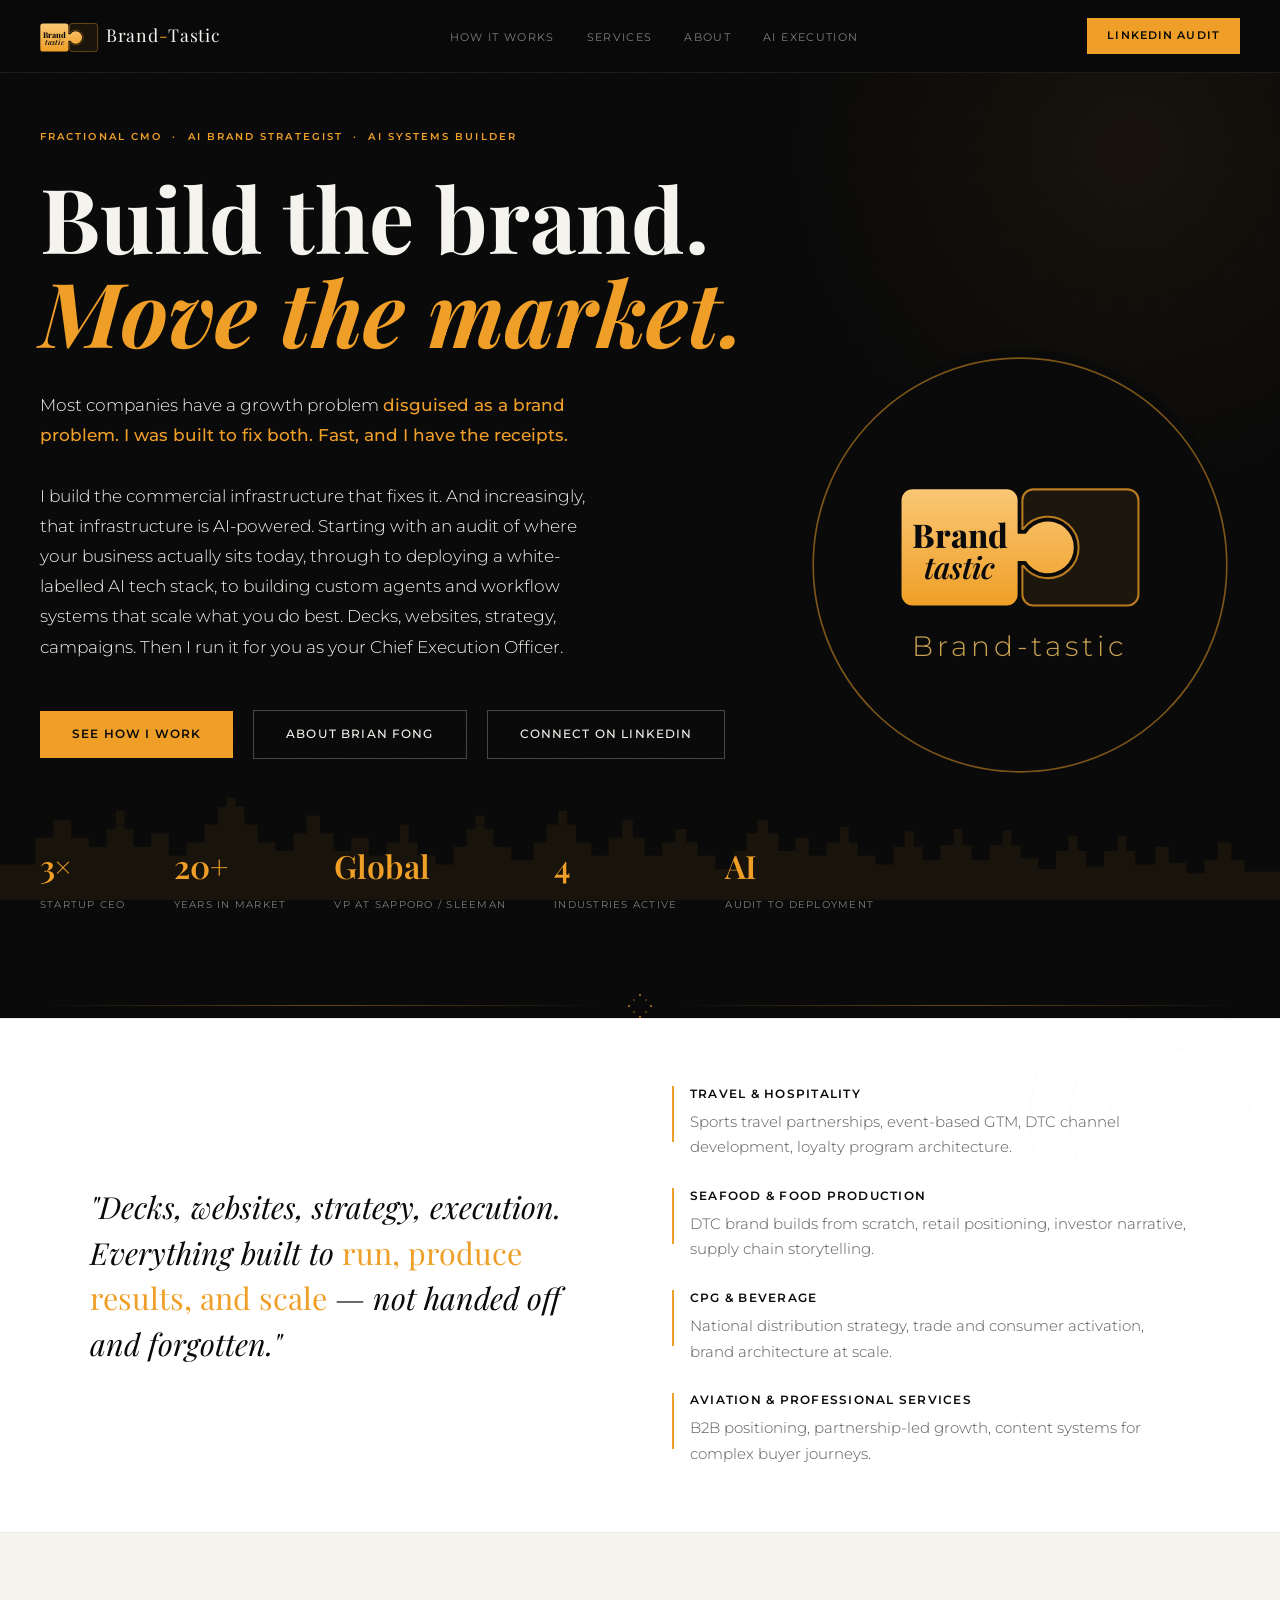
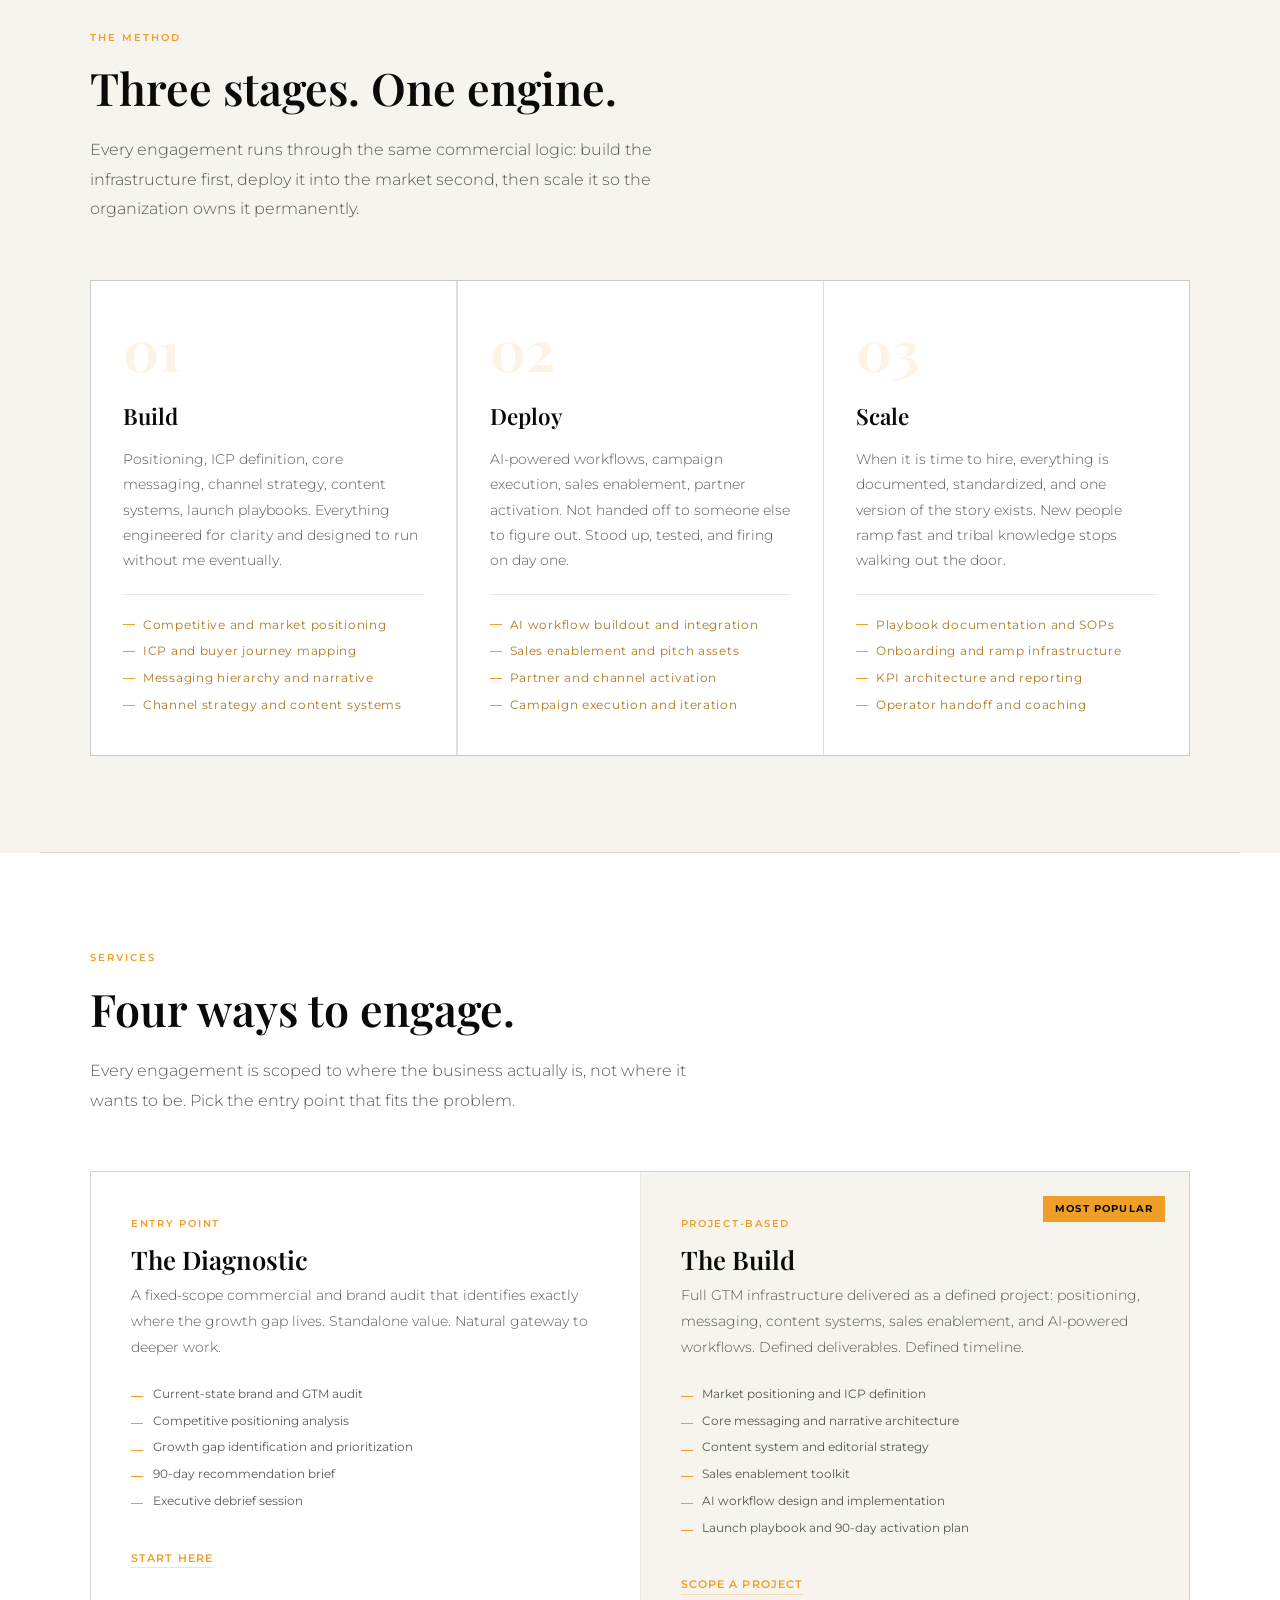
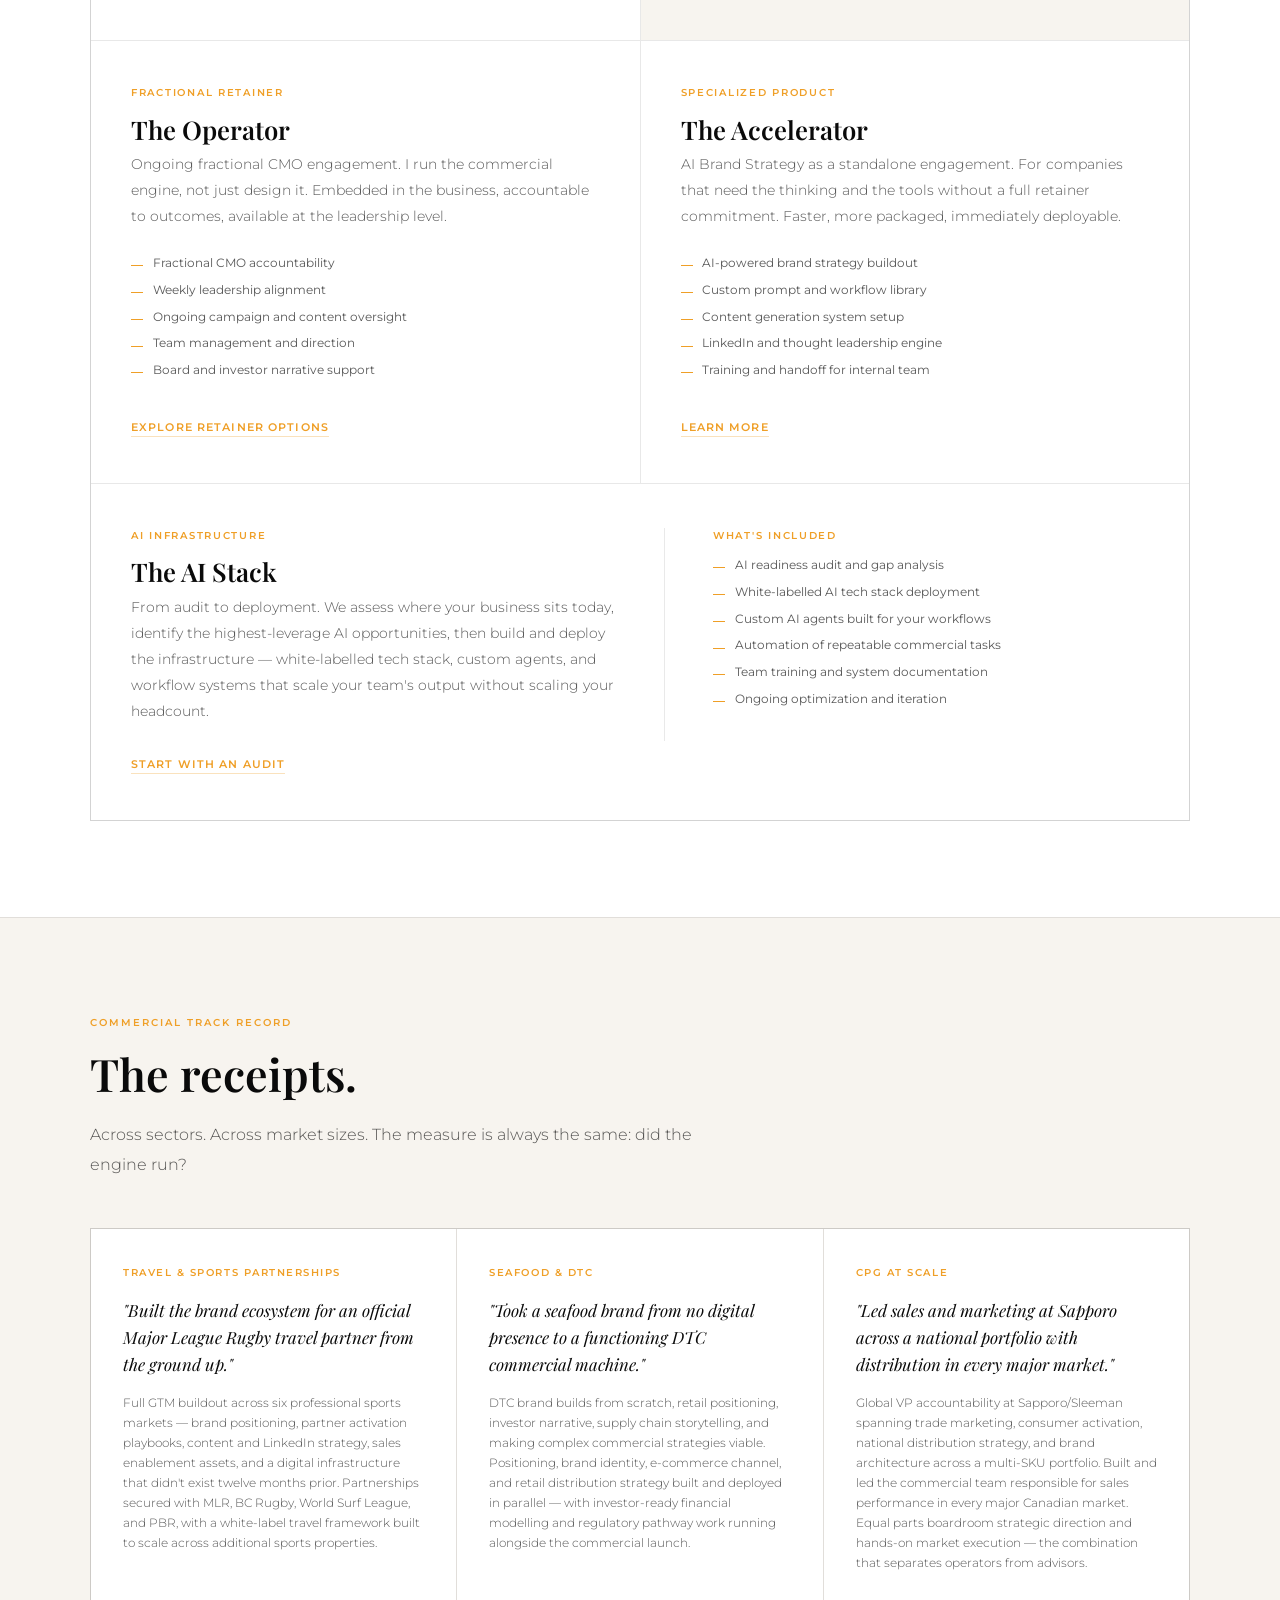
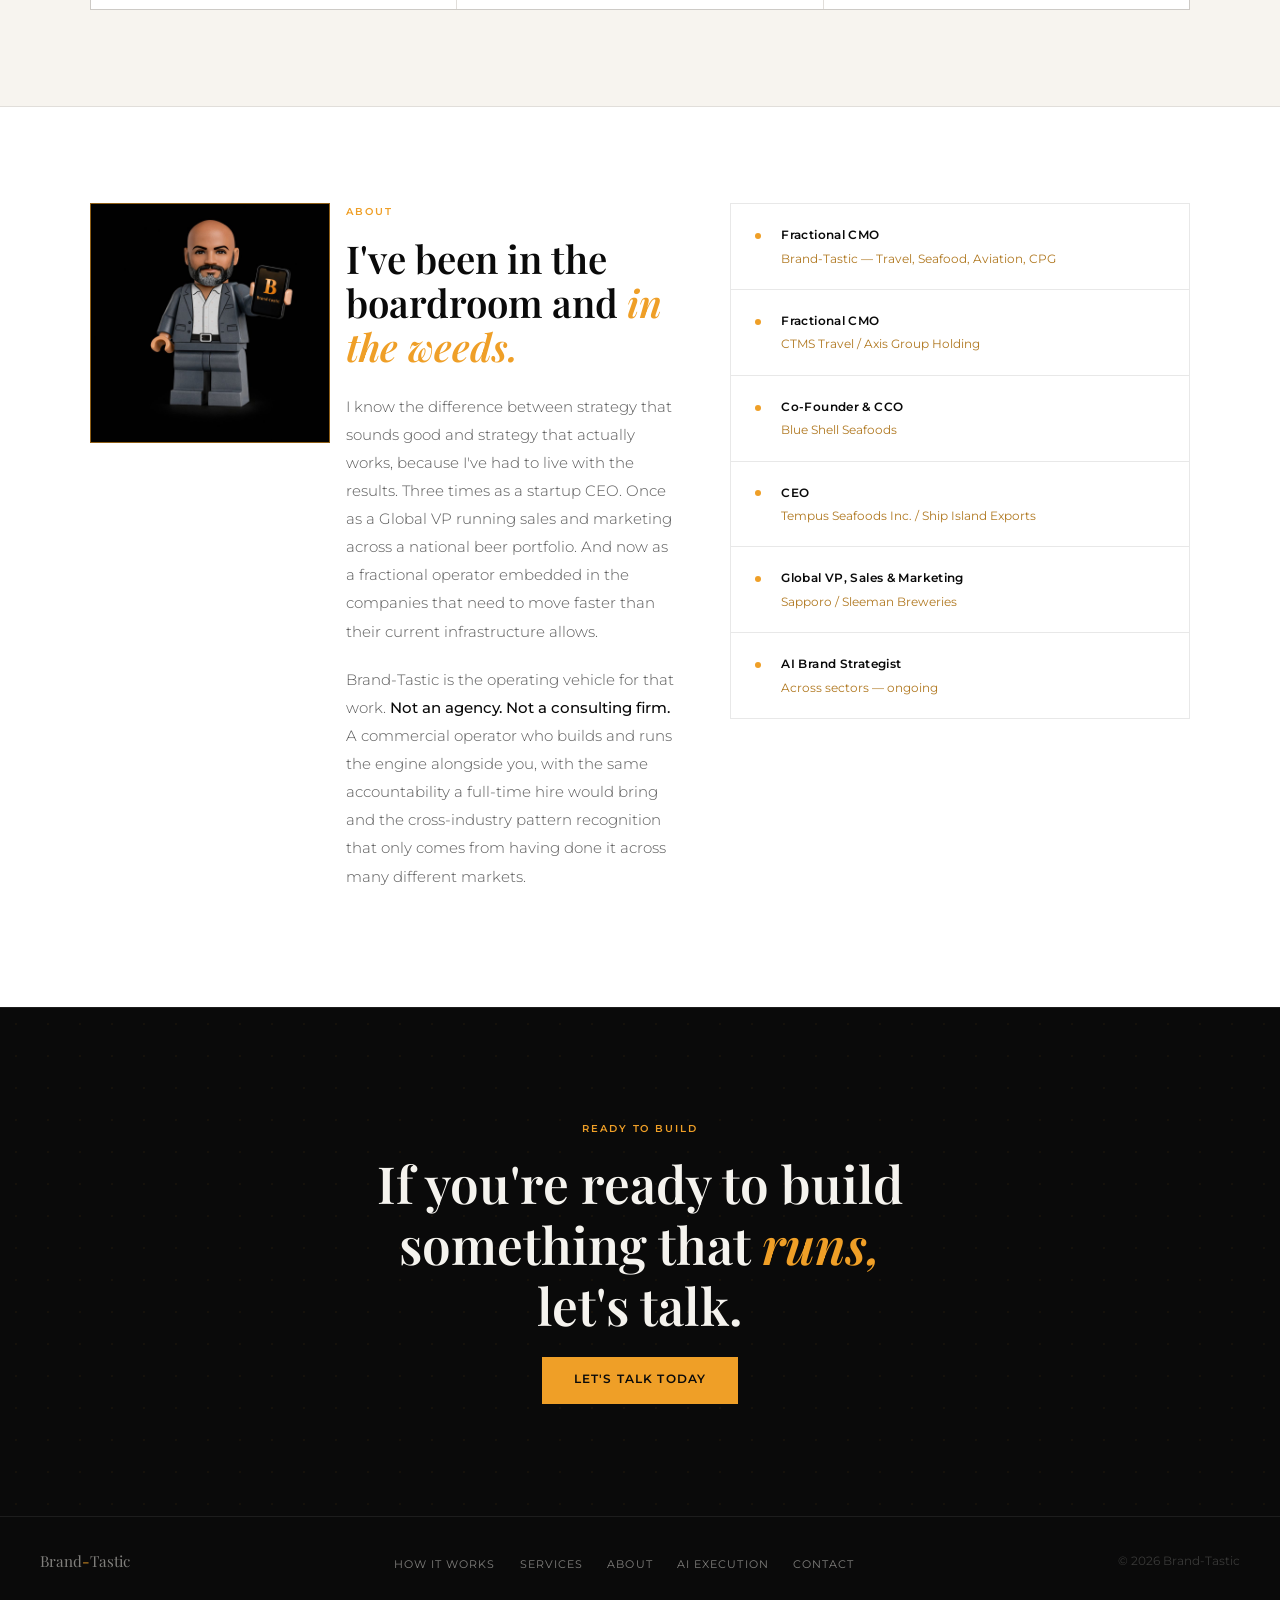
==== commit 30204e0c: "Add puzzle-piece logo to homepage header and footer using SVG markup (6abab65c000fbe26e94aa906)" ====
--- a/index.html
+++ b/index.html
@@ -1031,7 +1031,13 @@
 
 <!-- NAV -->
 <nav class="site-nav">
-  <a href="#" class="site-nav-logo">Brand<span>-</span>Tastic</a>
+  <a href="#" class="site-nav-logo"><svg viewBox="-2 113 351 174" xmlns="http://www.w3.org/2000/svg" height="29" width="58" aria-hidden="true" style="display:inline-block;vertical-align:middle;margin-right:8px;overflow:visible;">
+    <defs><linearGradient id="ptNavGrad" x1="0" y1="0" x2="0" y2="1"><stop offset="0%" stop-color="#FAC775"/><stop offset="100%" stop-color="#EF9F27"/></linearGradient></defs>
+    <path d="M16,115 H154 A16,16 0 0 1 170,131 V180 H182 A38,38 0 1 1 182,220 H170 V269 A16,16 0 0 1 154,285 H16 A16,16 0 0 1 0,269 V131 A16,16 0 0 1 16,115 Z" fill="url(#ptNavGrad)"/>
+    <path d="M193,115 H331 A16,16 0 0 1 347,131 V269 A16,16 0 0 1 331,285 H193 A16,16 0 0 1 177,269 V227 H178.31 A45,45 0 1 0 178.31,173 H177 V131 A16,16 0 0 1 193,115 Z" fill="#EF9F27" fill-opacity="0.08" stroke="#EF9F27" stroke-opacity="0.75" stroke-width="3" stroke-linejoin="round"/>
+    <text x="85" y="201" text-anchor="middle" font-family="'Playfair Display', Georgia, serif" font-weight="800" font-size="48" fill="#0B0B0D">Brand</text>
+    <text x="85" y="246" text-anchor="middle" font-family="'Playfair Display', Georgia, serif" font-style="italic" font-weight="600" font-size="44" fill="#0B0B0D">tastic</text>
+  </svg>Brand<span>-</span>Tastic</a>
   <ul class="site-nav-links">
     <li><a href="#how">How It Works</a></li>
     <li><a href="#services">Services</a></li>
@@ -1115,15 +1121,14 @@
   <!-- Amber ring -->
   <circle cx="200" cy="200" r="188" fill="none" stroke="#EF9F27" stroke-width="1.5" opacity="0.5"/>
 
-  <!-- B — Playfair Display Bold, sharp, no blur -->
-  <text
-    x="202" y="238"
-    font-family="'Playfair Display', Georgia, serif"
-    font-weight="700"
-    font-size="182"
-    text-anchor="middle"
-    fill="url(#btLg)"
-  >B</text>
+  <!-- Puzzle-piece logo (replaces B) -->
+  <svg x="90" y="130" width="220" height="108" viewBox="-2 113 351 174" overflow="visible">
+    <defs><linearGradient id="ptHeroGrad" x1="0" y1="0" x2="0" y2="1"><stop offset="0%" stop-color="#FAC775"/><stop offset="100%" stop-color="#EF9F27"/></linearGradient></defs>
+    <path d="M16,115 H154 A16,16 0 0 1 170,131 V180 H182 A38,38 0 1 1 182,220 H170 V269 A16,16 0 0 1 154,285 H16 A16,16 0 0 1 0,269 V131 A16,16 0 0 1 16,115 Z" fill="url(#ptHeroGrad)"/>
+    <path d="M193,115 H331 A16,16 0 0 1 347,131 V269 A16,16 0 0 1 331,285 H193 A16,16 0 0 1 177,269 V227 H178.31 A45,45 0 1 0 178.31,173 H177 V131 A16,16 0 0 1 193,115 Z" fill="#EF9F27" fill-opacity="0.08" stroke="#EF9F27" stroke-opacity="0.75" stroke-width="3" stroke-linejoin="round"/>
+    <text x="85" y="201" text-anchor="middle" font-family="'Playfair Display', Georgia, serif" font-weight="800" font-size="48" fill="#0B0B0D">Brand</text>
+    <text x="85" y="246" text-anchor="middle" font-family="'Playfair Display', Georgia, serif" font-style="italic" font-weight="600" font-size="44" fill="#0B0B0D">tastic</text>
+  </svg>
 
   <!-- Hairline separator -->
   <line x1="145" y1="256" x2="255" y2="256"
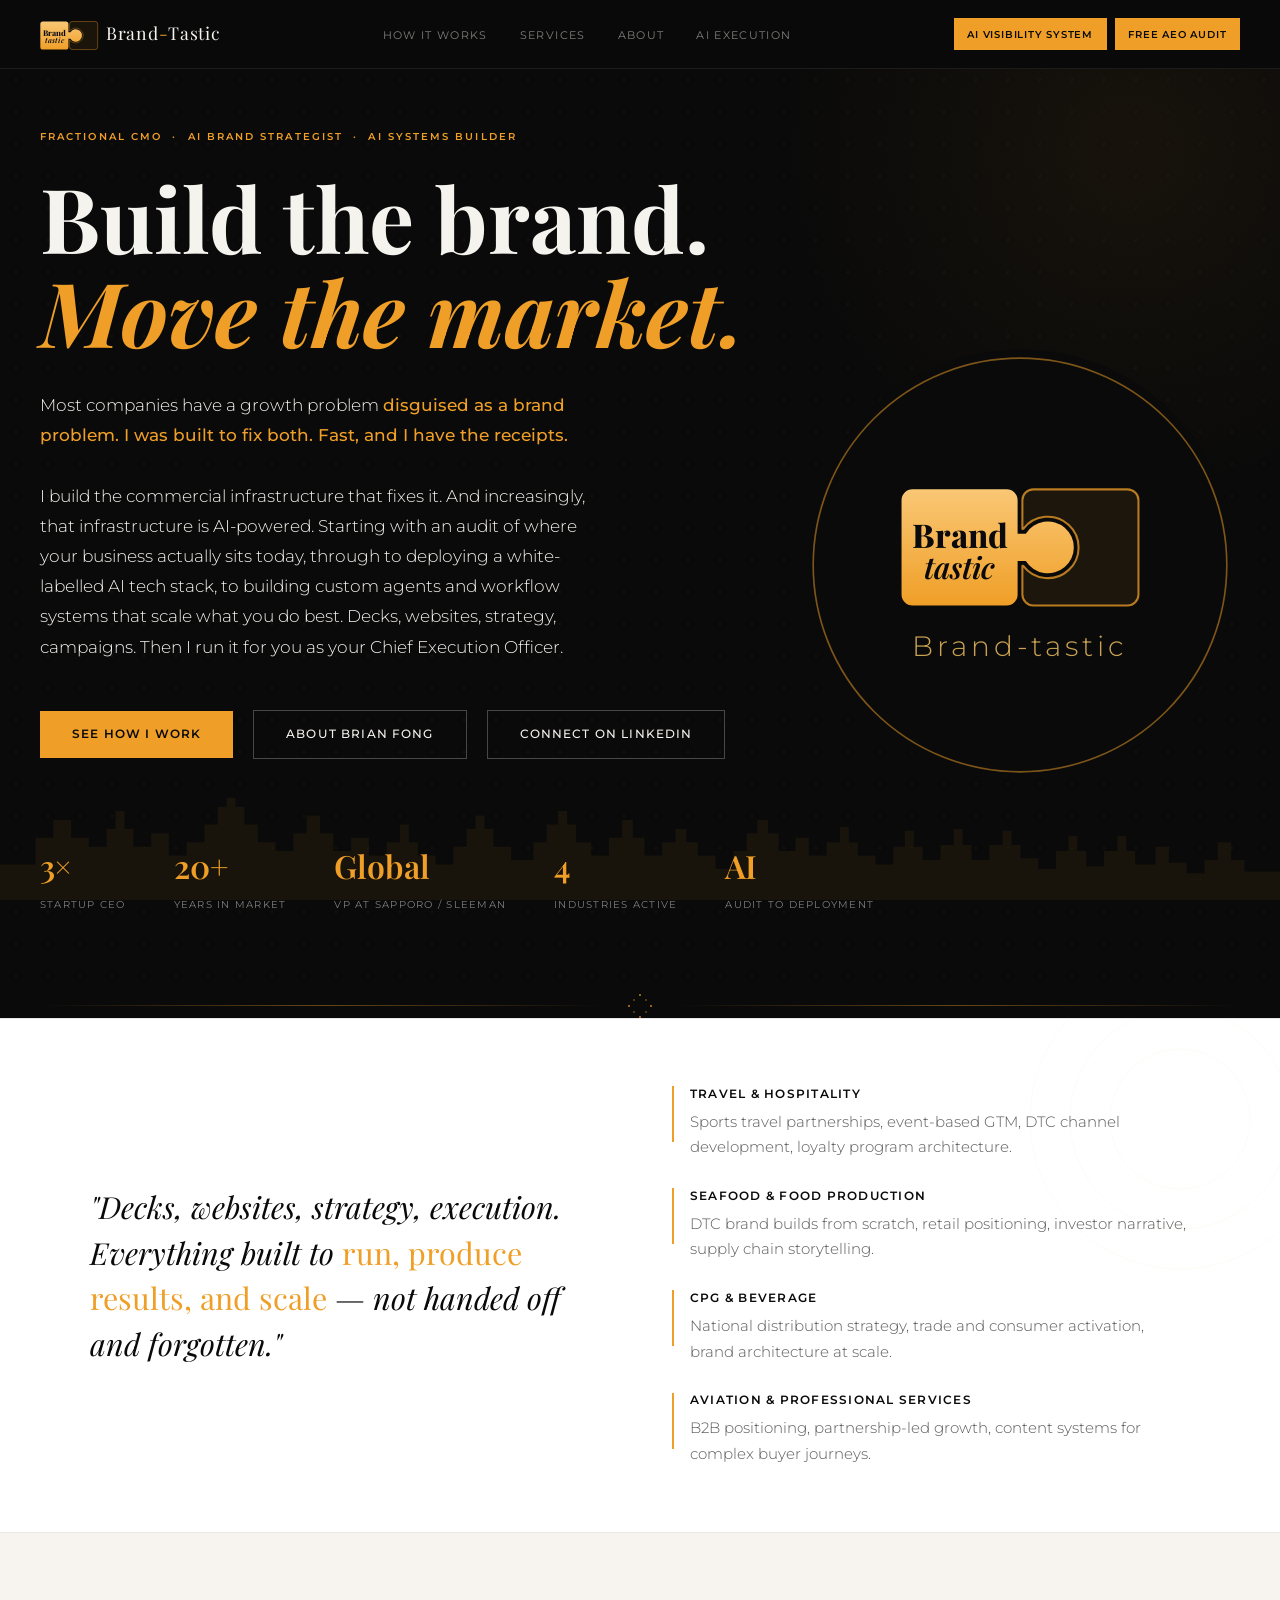
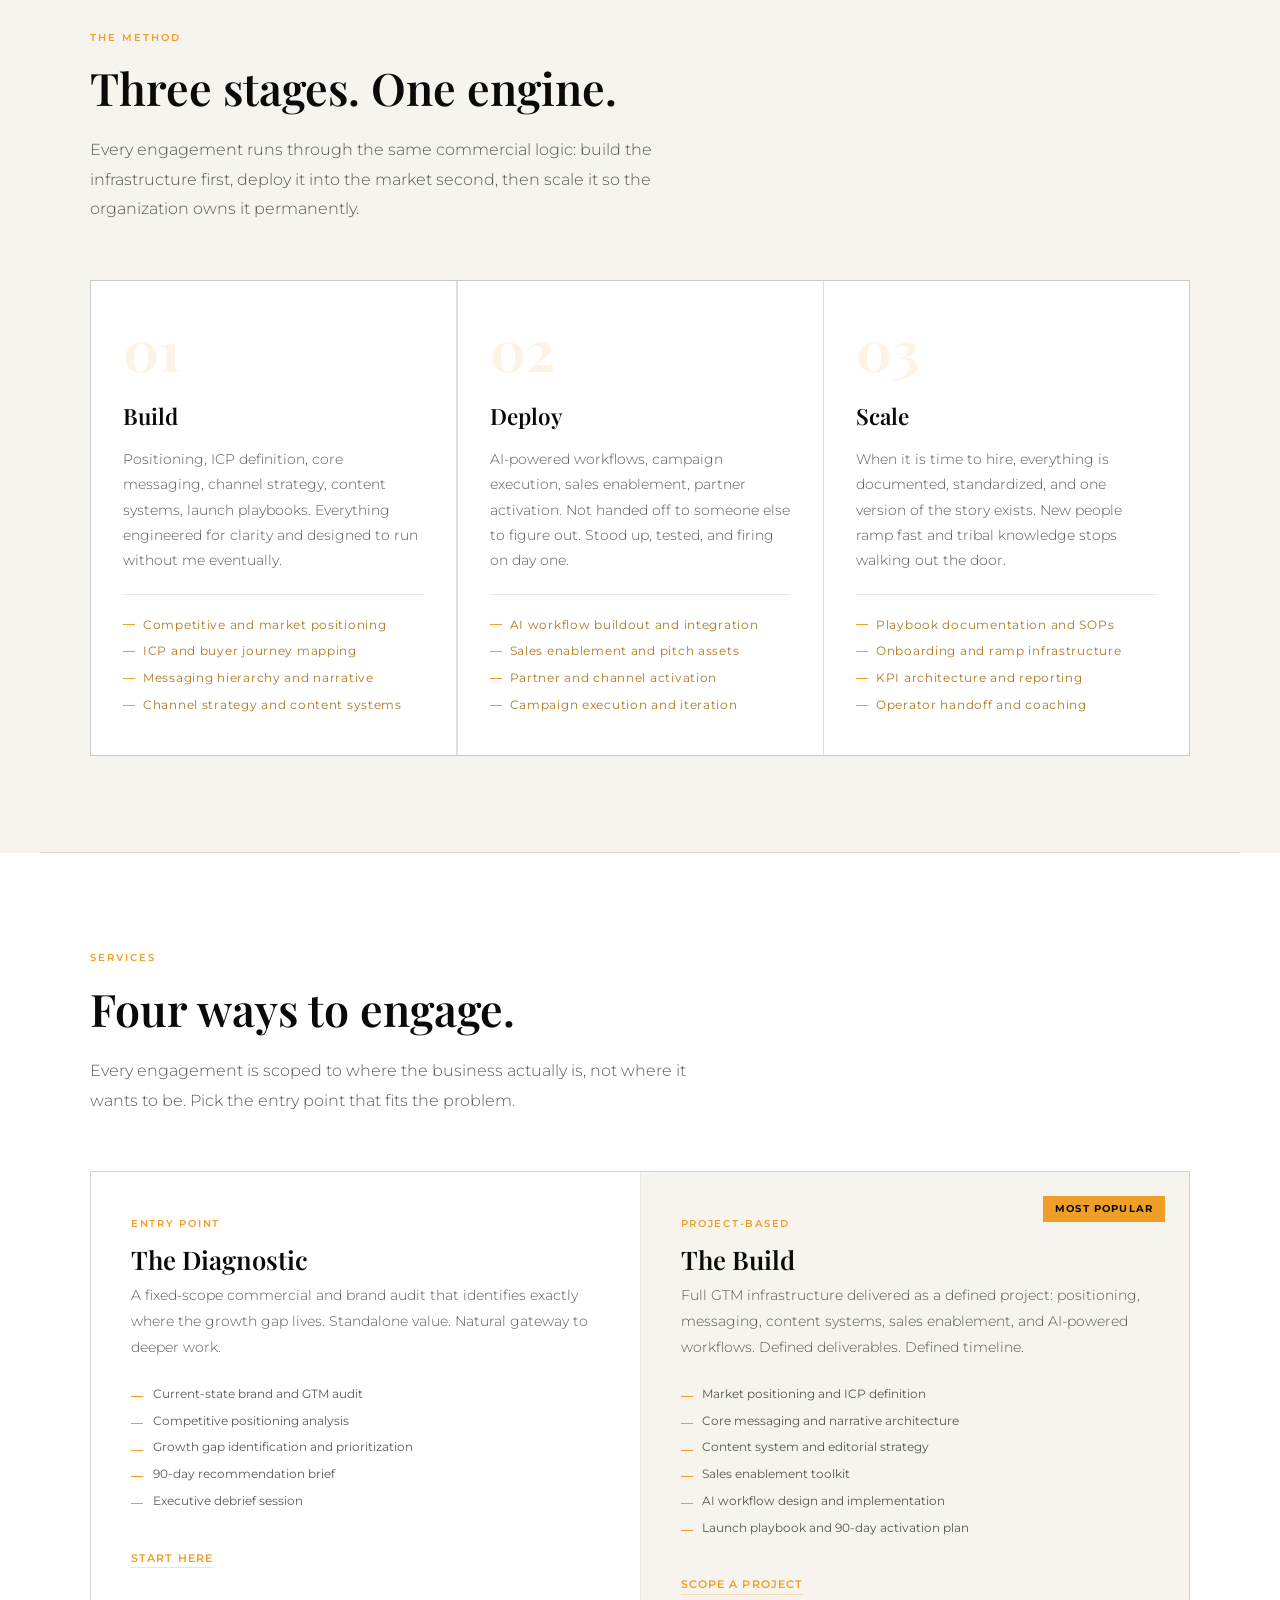
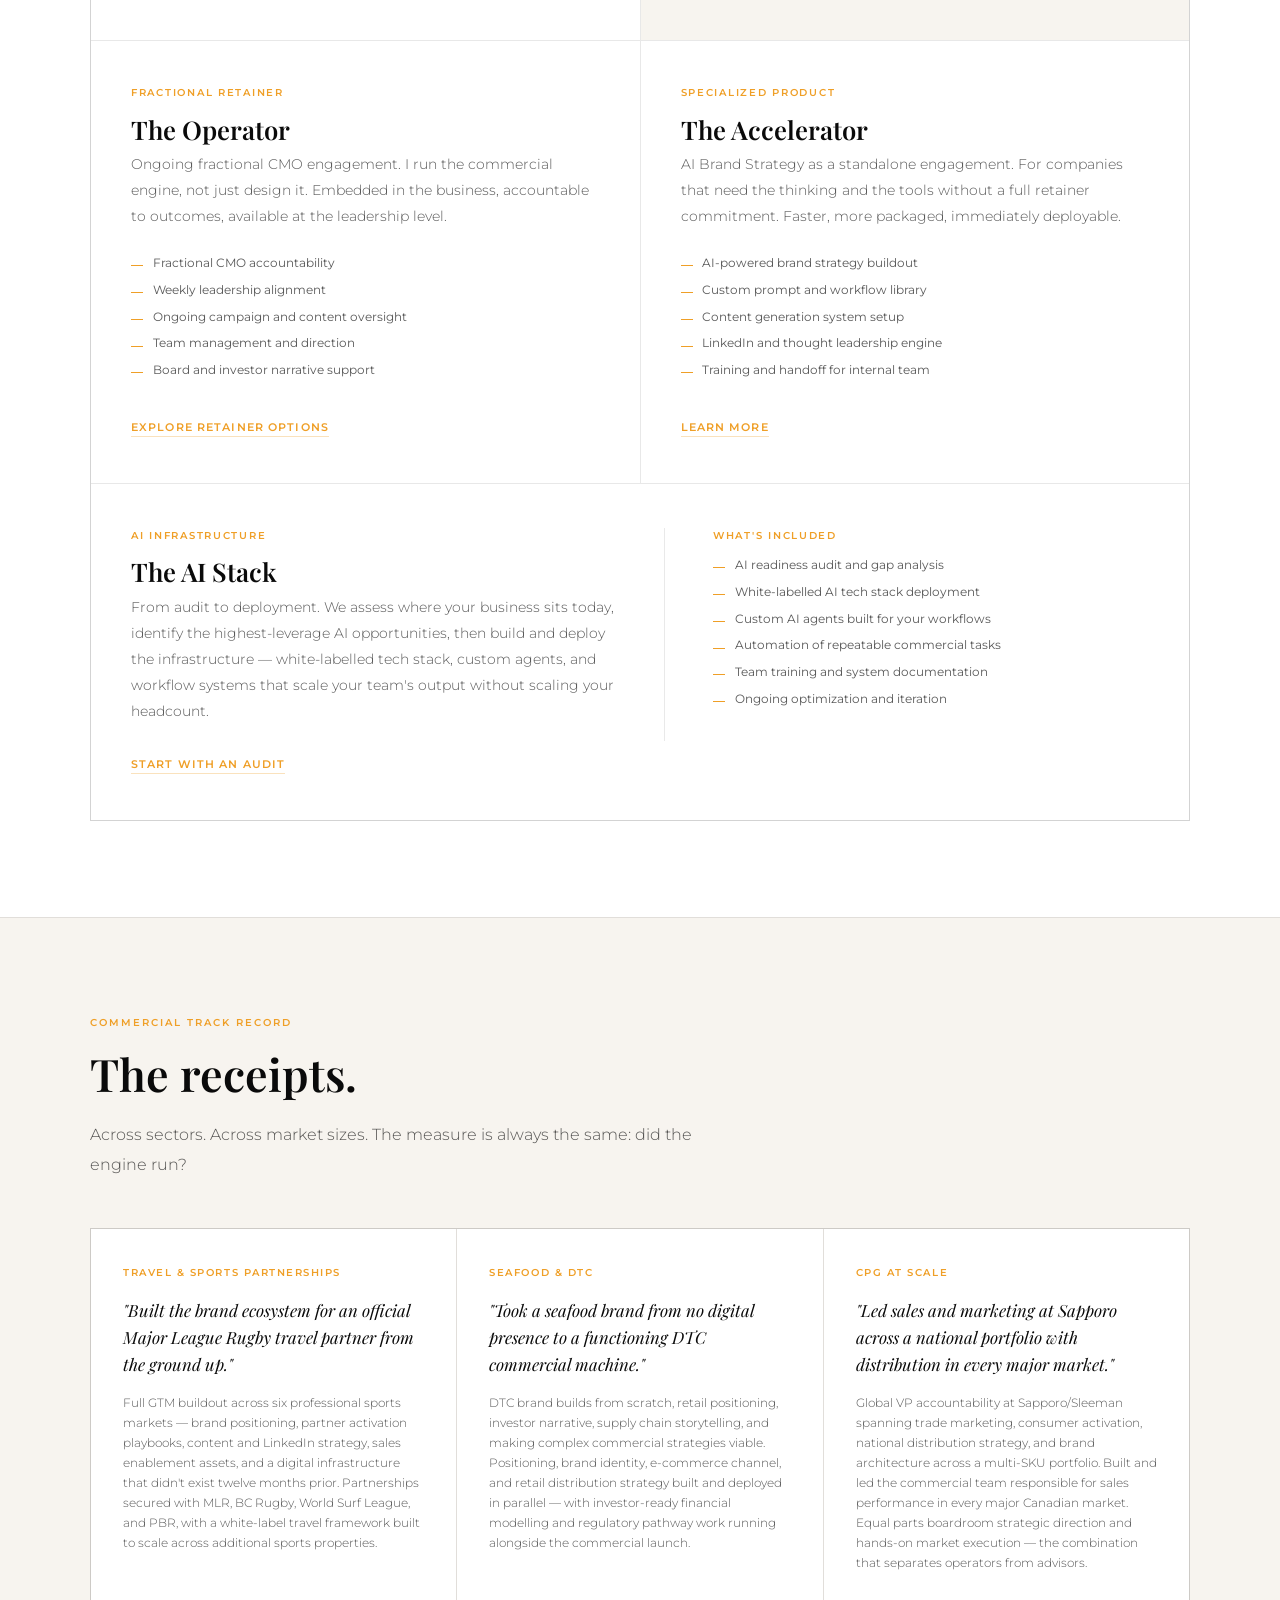
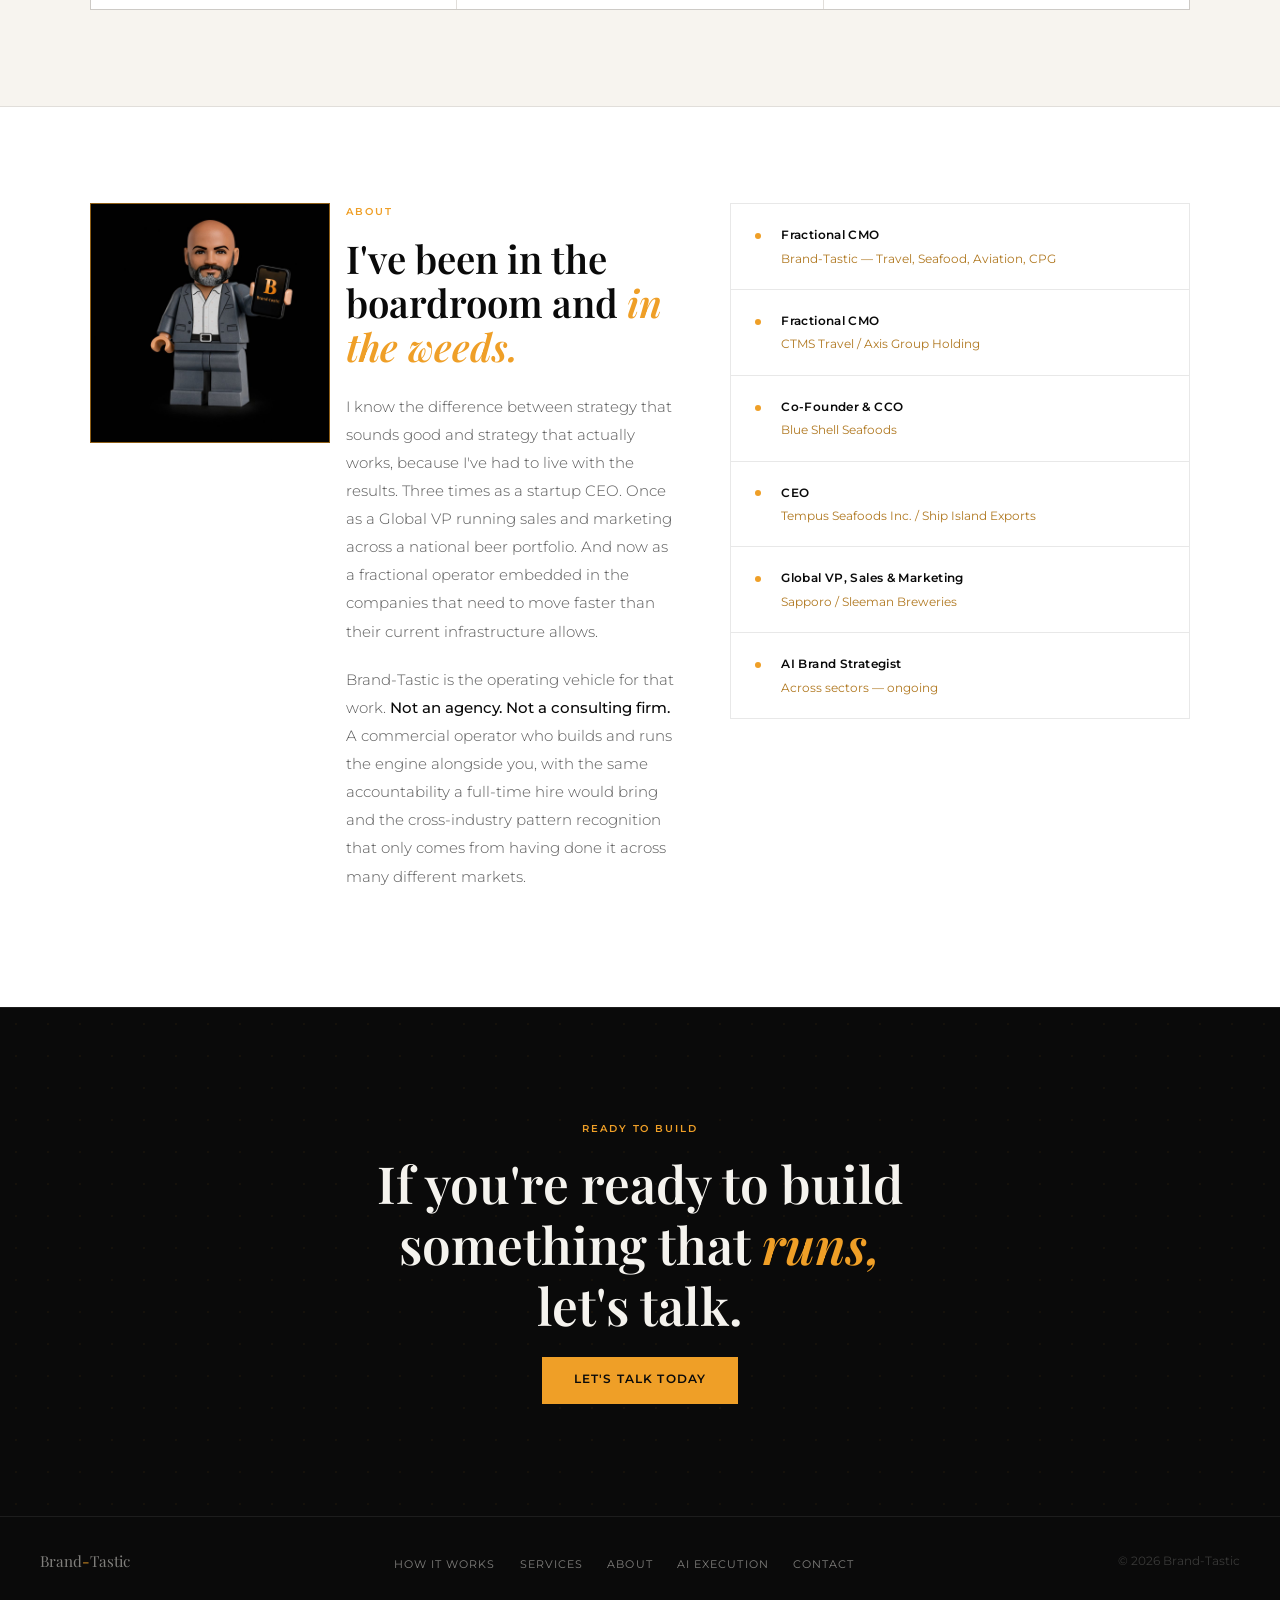
==== commit b545b999: "Add puzzle-piece logo to homepage header and footer using SVG markup - Session 1 (6abab65c000fbe26e9" ====
--- a/index.html
+++ b/index.html
@@ -983,6 +983,8 @@
     transition: background 0.2s;
   }
   .site-nav-cta:hover { background: #FAC775; }
+  .site-nav-ctas { display: flex; gap: 0.5rem; align-items: center; }
+  .site-nav-ctas .site-nav-cta { font-size: 0.62rem; letter-spacing: 0.08em; padding: 0.5rem 0.85rem; white-space: nowrap; }
   .site-nav-hamburger {
     display: none;
     flex-direction: column;
@@ -1023,6 +1025,9 @@
     .site-nav-links { display: none; }
     .site-nav-hamburger { display: flex; }
     .site-nav { padding: 1rem 1.25rem; }
+  }
+  @media (max-width: 600px) {
+    .site-nav-ctas { display: none; }
   }
 
 </style>
@@ -1044,7 +1049,10 @@
     <li><a href="#about">About</a></li>
     <li><a href="ai-execution.html">AI Execution</a></li>
   </ul>
-  <a href="/linkedin-audit" class="site-nav-cta">LinkedIn Audit</a>
+  <div class="site-nav-ctas">
+    <a href="https://impartial-money-fa9.notion.site/The-Claude-AI-Visibility-System-4ba9112c6a1f83f3a78901a8ec0a8fe1?source=copy_link" class="site-nav-cta" target="_blank" rel="noopener">AI Visibility System</a>
+    <a href="https://gotcatalyst.com/aeo-audit" class="site-nav-cta" target="_blank" rel="noopener">Free AEO Audit</a>
+  </div>
   <button class="site-nav-hamburger" id="siteNavHam" onclick="toggleSiteNav()" aria-label="Menu">
     <span></span><span></span><span></span>
   </button>
@@ -1054,7 +1062,8 @@
   <a href="#services" onclick="closeSiteNav()">Services</a>
   <a href="#about" onclick="closeSiteNav()">About</a>
   <a href="ai-execution.html" onclick="closeSiteNav()">AI Execution</a>
-  <a href="/linkedin-audit" onclick="closeSiteNav()" style="color:#EF9F27;font-weight:600;">LinkedIn Audit</a>
+  <a href="https://impartial-money-fa9.notion.site/The-Claude-AI-Visibility-System-4ba9112c6a1f83f3a78901a8ec0a8fe1?source=copy_link" target="_blank" rel="noopener" onclick="closeSiteNav()" style="color:#EF9F27;font-weight:600;">AI Visibility System</a>
+  <a href="https://gotcatalyst.com/aeo-audit" target="_blank" rel="noopener" onclick="closeSiteNav()" style="color:#EF9F27;font-weight:600;">Free AEO Audit</a>
 </div>
 
 <!-- HERO -->
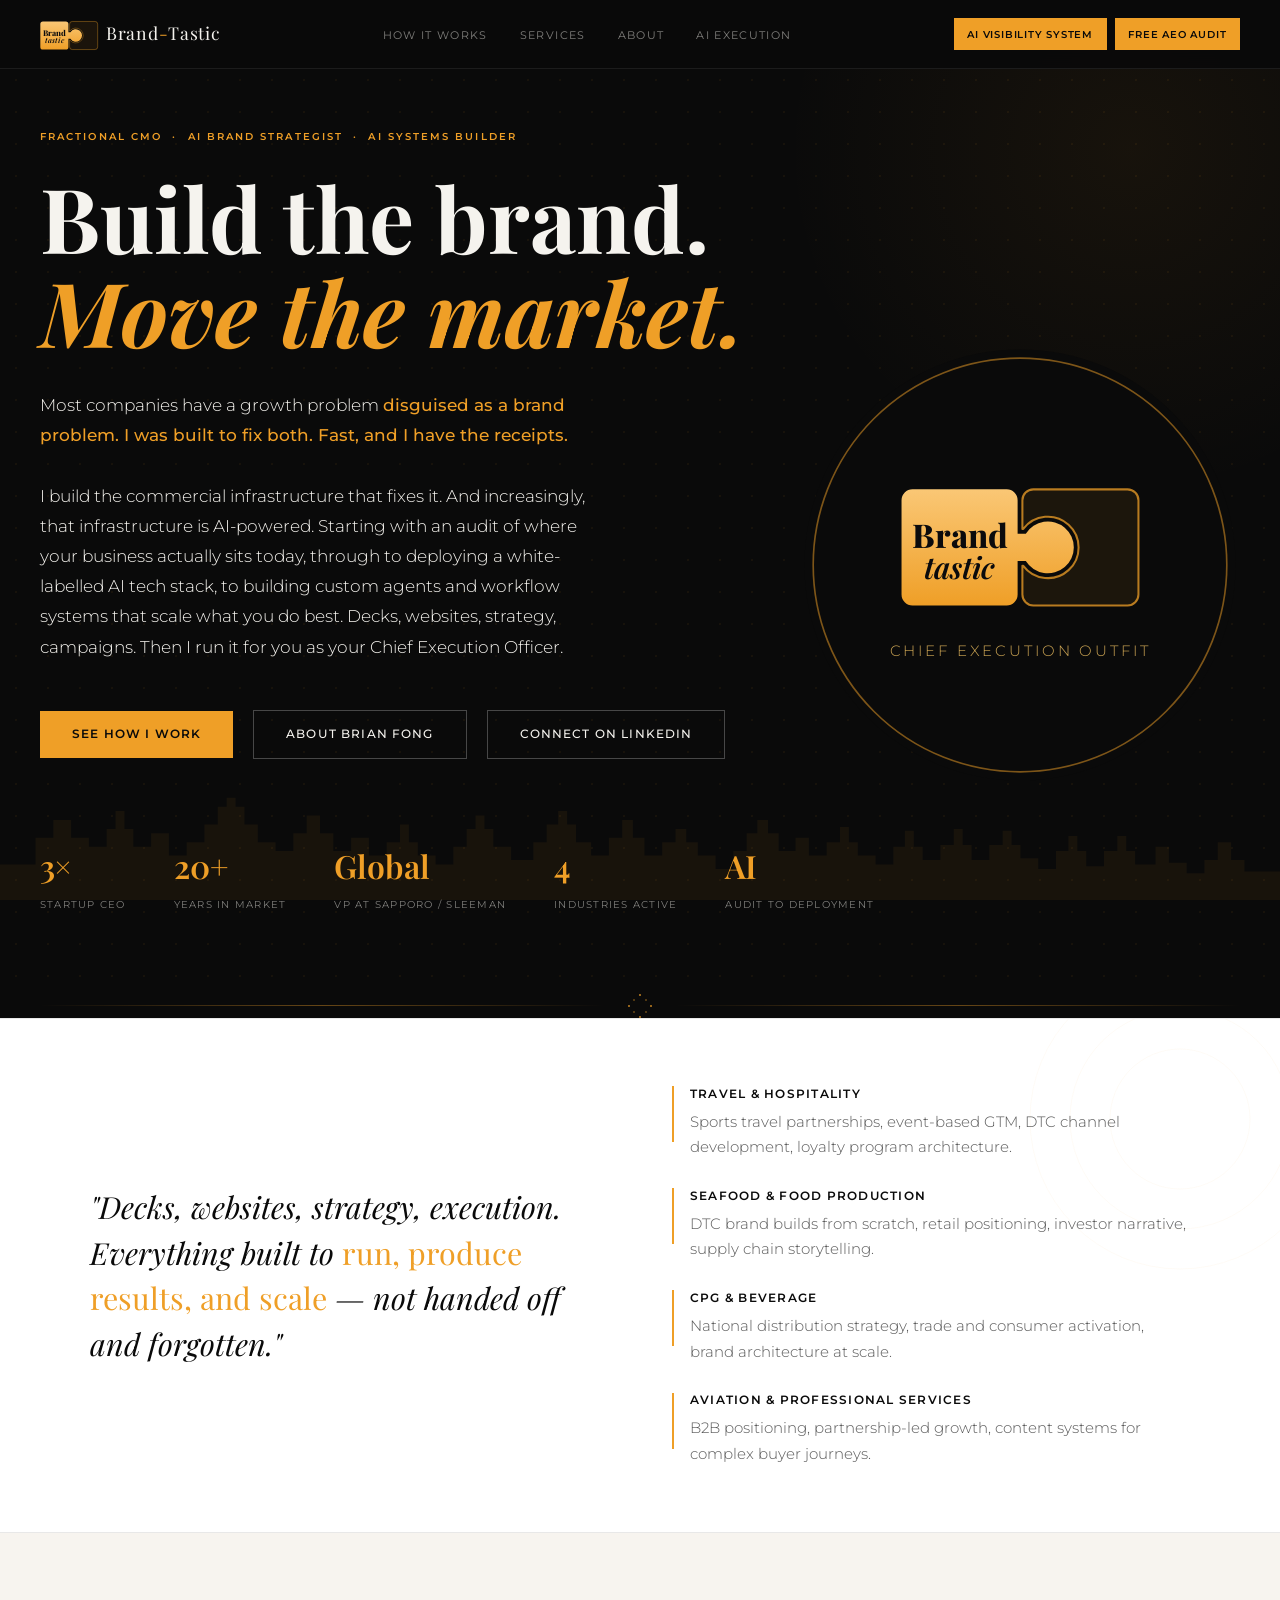
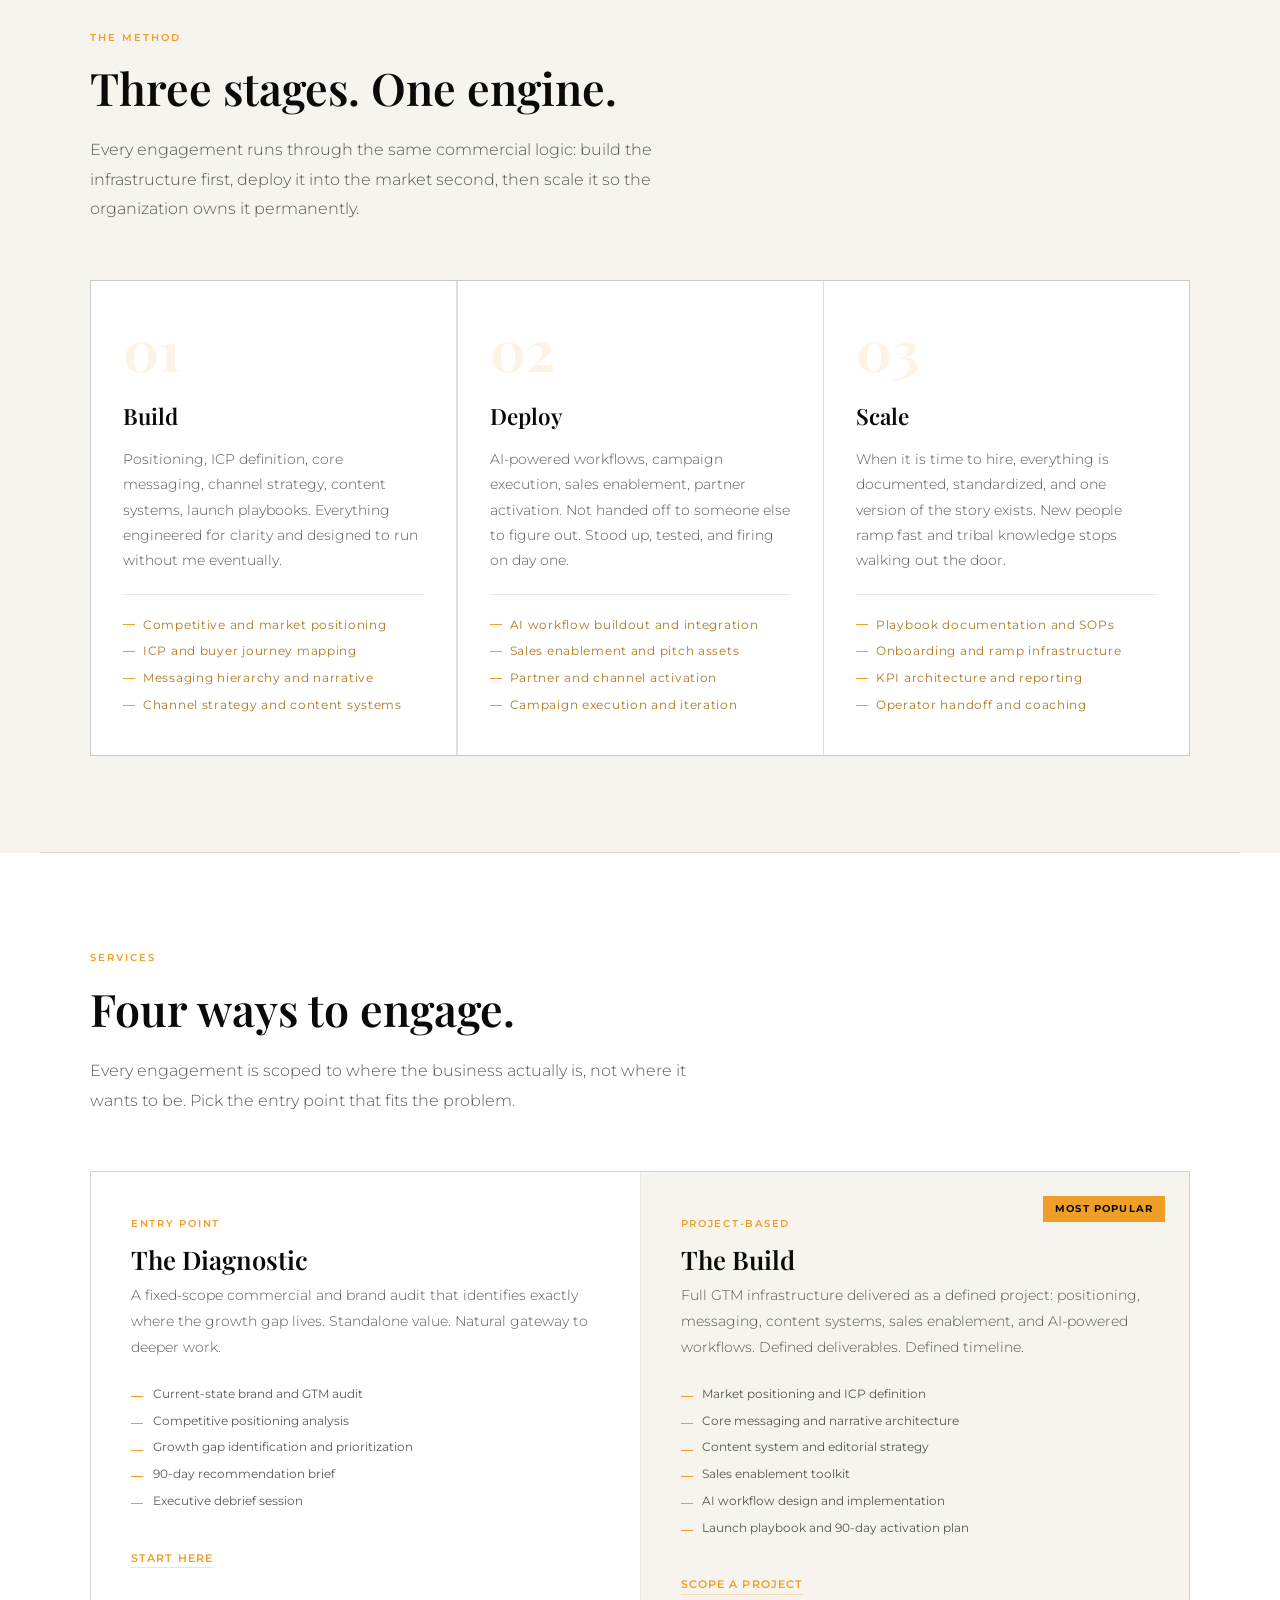
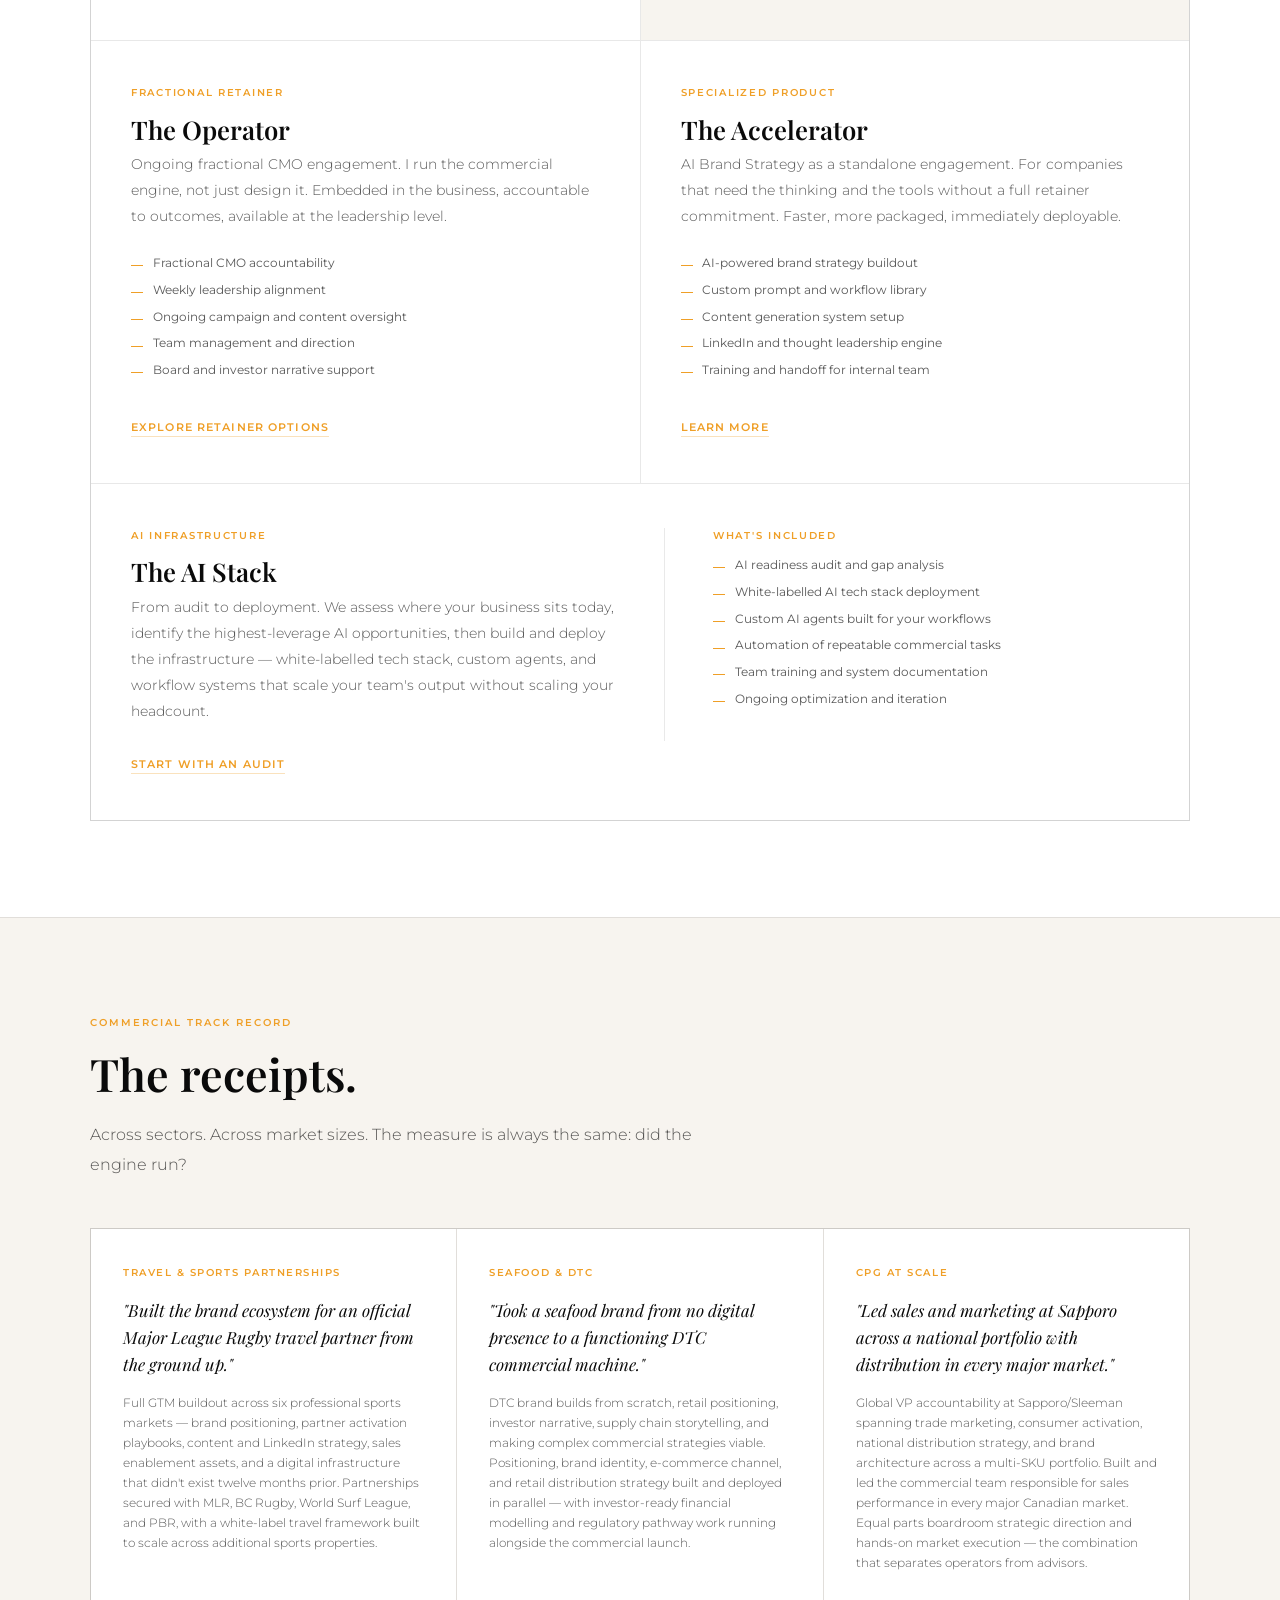
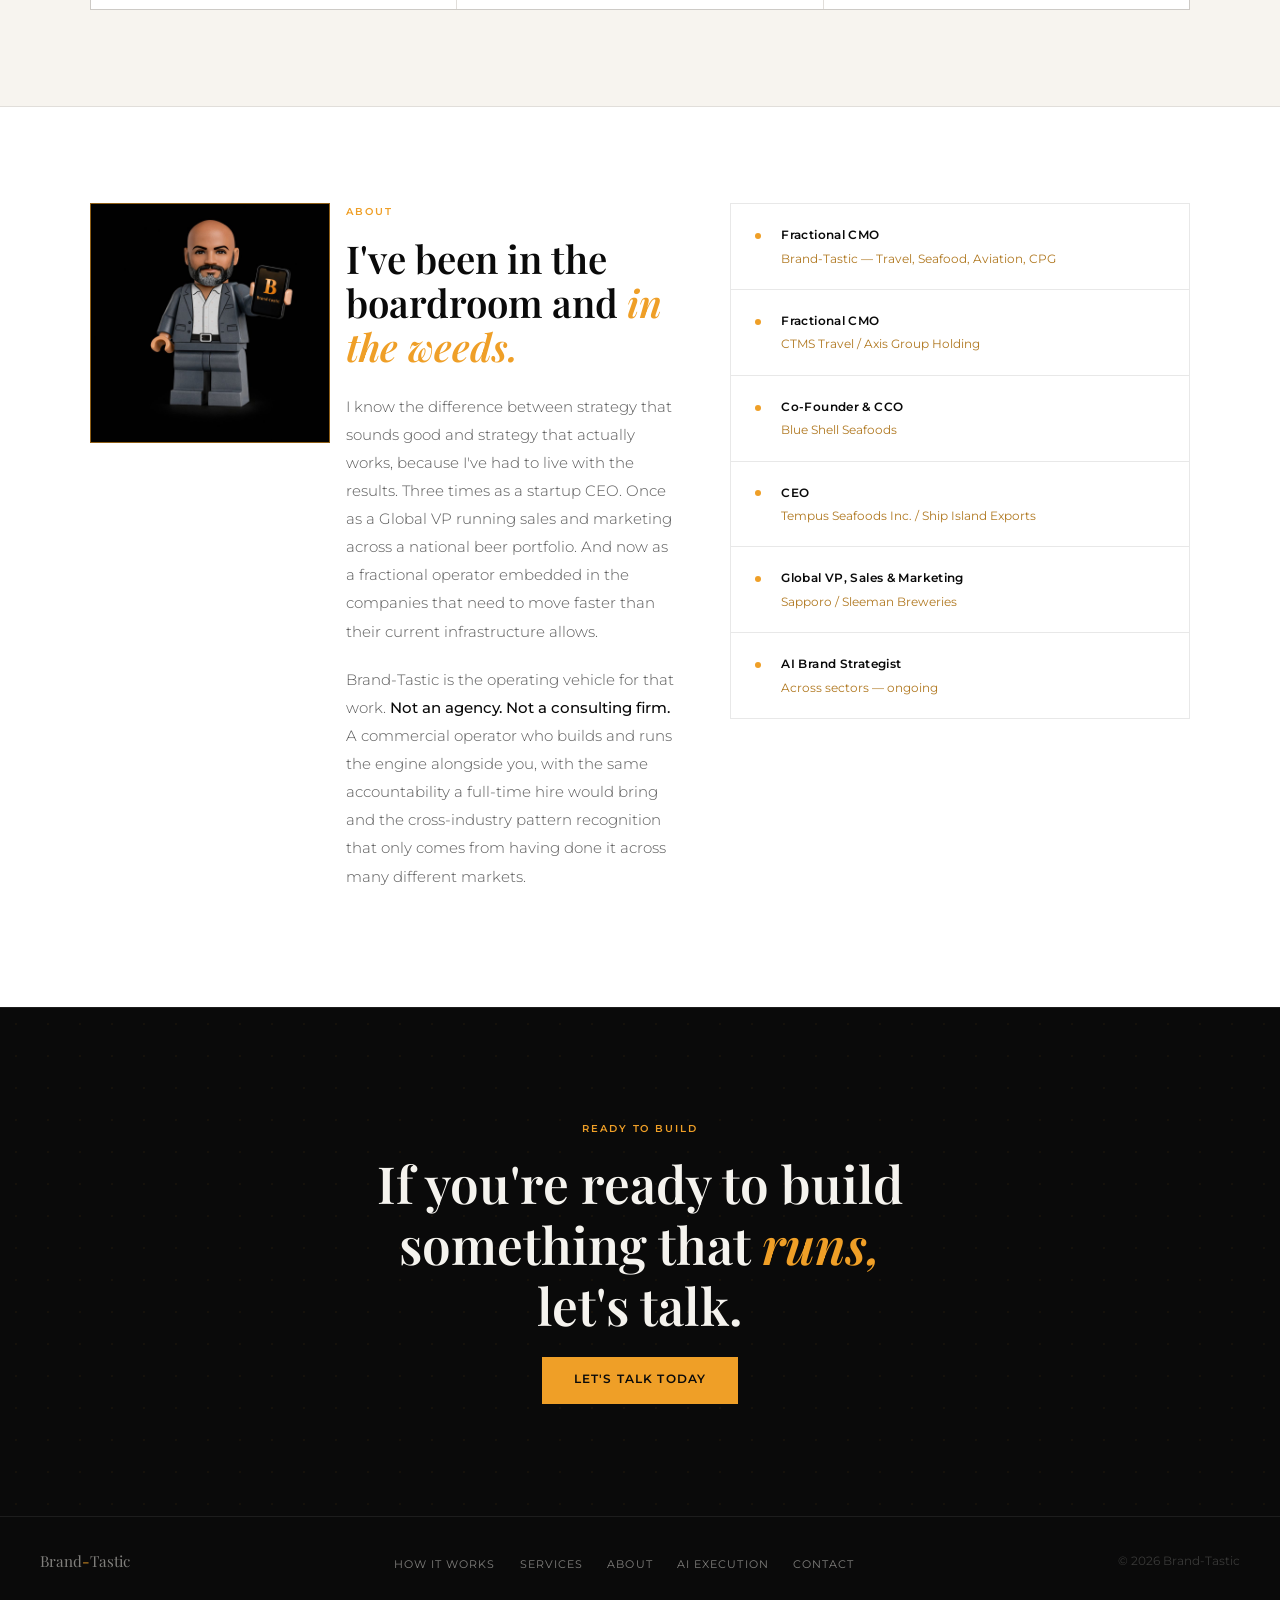
==== commit f4ff87e9: "Update navigation links and hero text in index.htmlUpdate hero tagline and point nav buttons to on-s" ====
--- a/index.html
+++ b/index.html
@@ -1050,8 +1050,8 @@
     <li><a href="ai-execution.html">AI Execution</a></li>
   </ul>
   <div class="site-nav-ctas">
-    <a href="https://impartial-money-fa9.notion.site/The-Claude-AI-Visibility-System-4ba9112c6a1f83f3a78901a8ec0a8fe1?source=copy_link" class="site-nav-cta" target="_blank" rel="noopener">AI Visibility System</a>
-    <a href="https://gotcatalyst.com/aeo-audit" class="site-nav-cta" target="_blank" rel="noopener">Free AEO Audit</a>
+    <a href="/ai-visibility" class="site-nav-cta">AI Visibility System</a>
+    <a href="/aeo-audit" class="site-nav-cta">Free AEO Audit</a>
   </div>
   <button class="site-nav-hamburger" id="siteNavHam" onclick="toggleSiteNav()" aria-label="Menu">
     <span></span><span></span><span></span>
@@ -1062,8 +1062,8 @@
   <a href="#services" onclick="closeSiteNav()">Services</a>
   <a href="#about" onclick="closeSiteNav()">About</a>
   <a href="ai-execution.html" onclick="closeSiteNav()">AI Execution</a>
-  <a href="https://impartial-money-fa9.notion.site/The-Claude-AI-Visibility-System-4ba9112c6a1f83f3a78901a8ec0a8fe1?source=copy_link" target="_blank" rel="noopener" onclick="closeSiteNav()" style="color:#EF9F27;font-weight:600;">AI Visibility System</a>
-  <a href="https://gotcatalyst.com/aeo-audit" target="_blank" rel="noopener" onclick="closeSiteNav()" style="color:#EF9F27;font-weight:600;">Free AEO Audit</a>
+  <a href="/ai-visibility" onclick="closeSiteNav()" style="color:#EF9F27;font-weight:600;">AI Visibility System</a>
+  <a href="/aeo-audit" onclick="closeSiteNav()" style="color:#EF9F27;font-weight:600;">Free AEO Audit</a>
 </div>
 
 <!-- HERO -->
@@ -1148,11 +1148,11 @@
     x="200" y="283"
     font-family="'Montserrat', sans-serif"
     font-weight="300"
-    font-size="25"
-    letter-spacing="3.5"
+    font-size="14"
+    letter-spacing="2.6"
     text-anchor="middle"
     fill="#C9A252"
-  >Brand-tastic</text>
+  >CHIEF EXECUTION OUTFIT</text>
 </svg>
     </div>
 
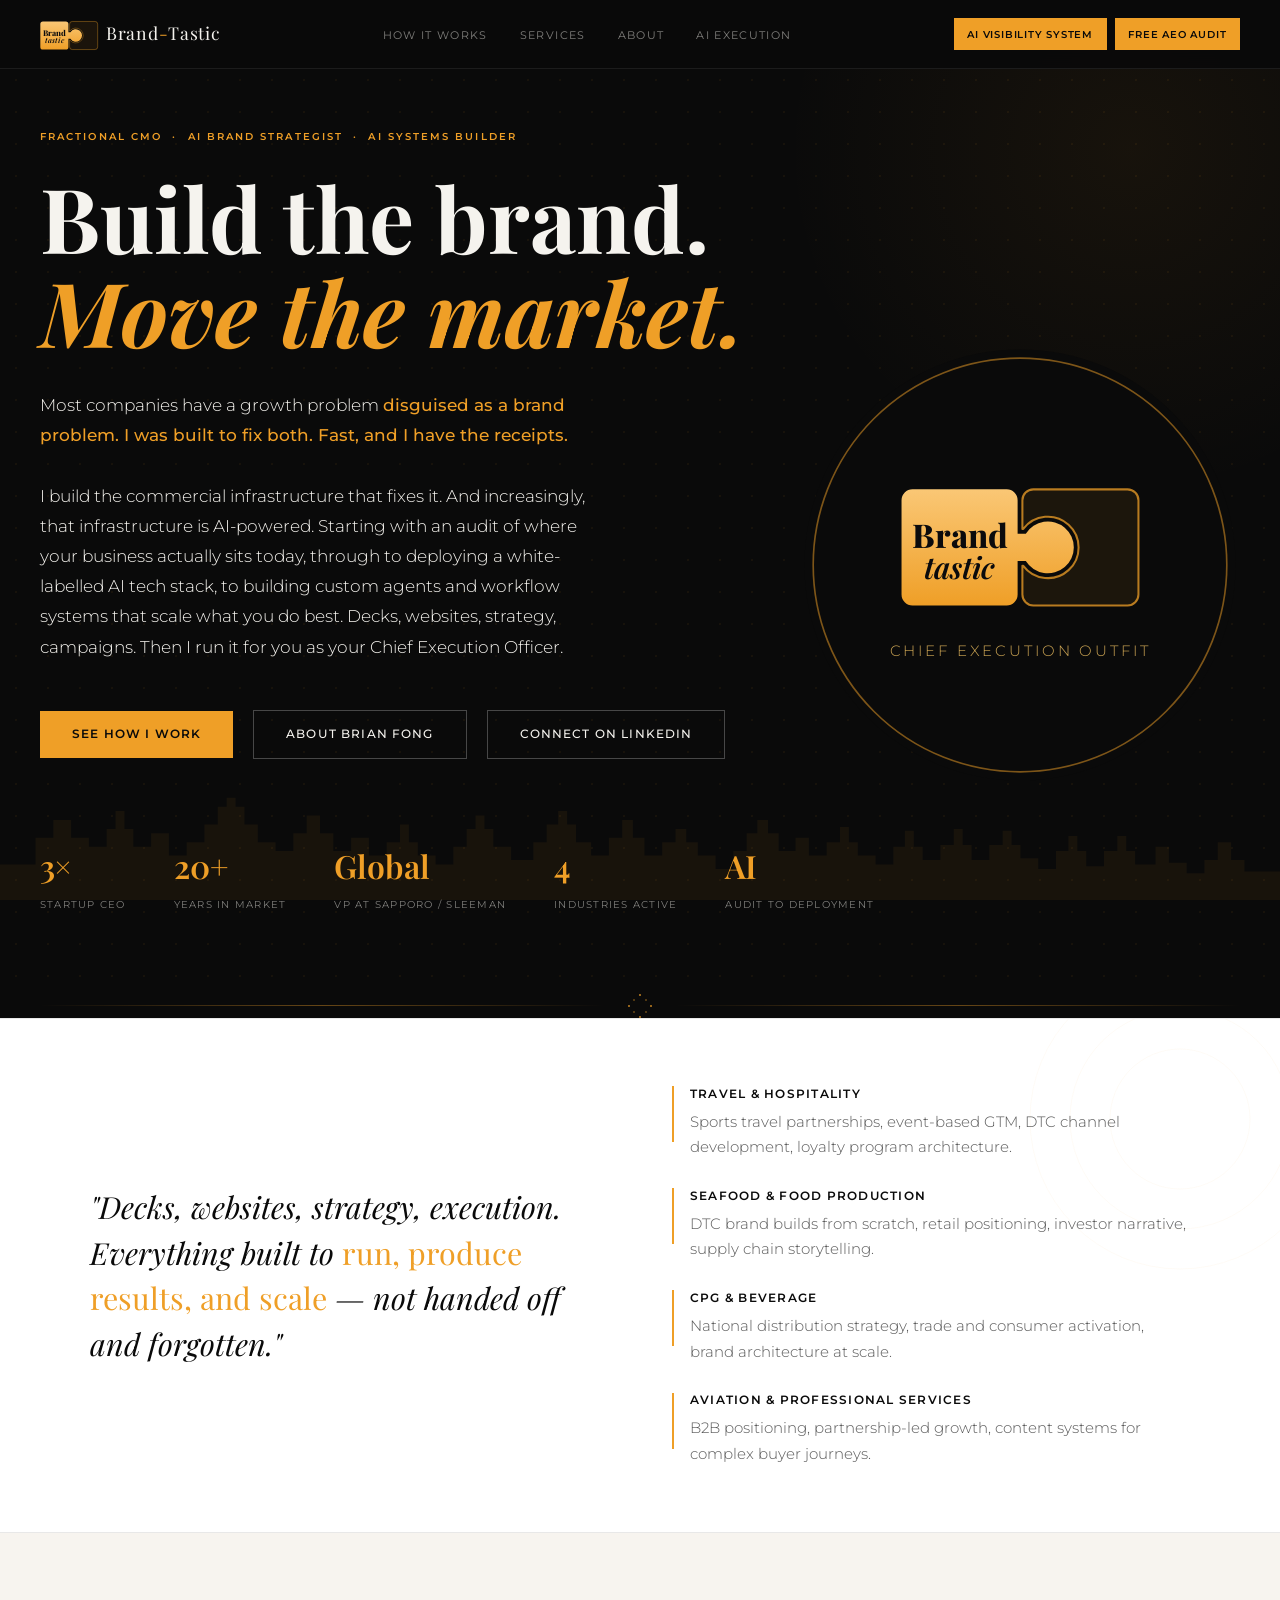
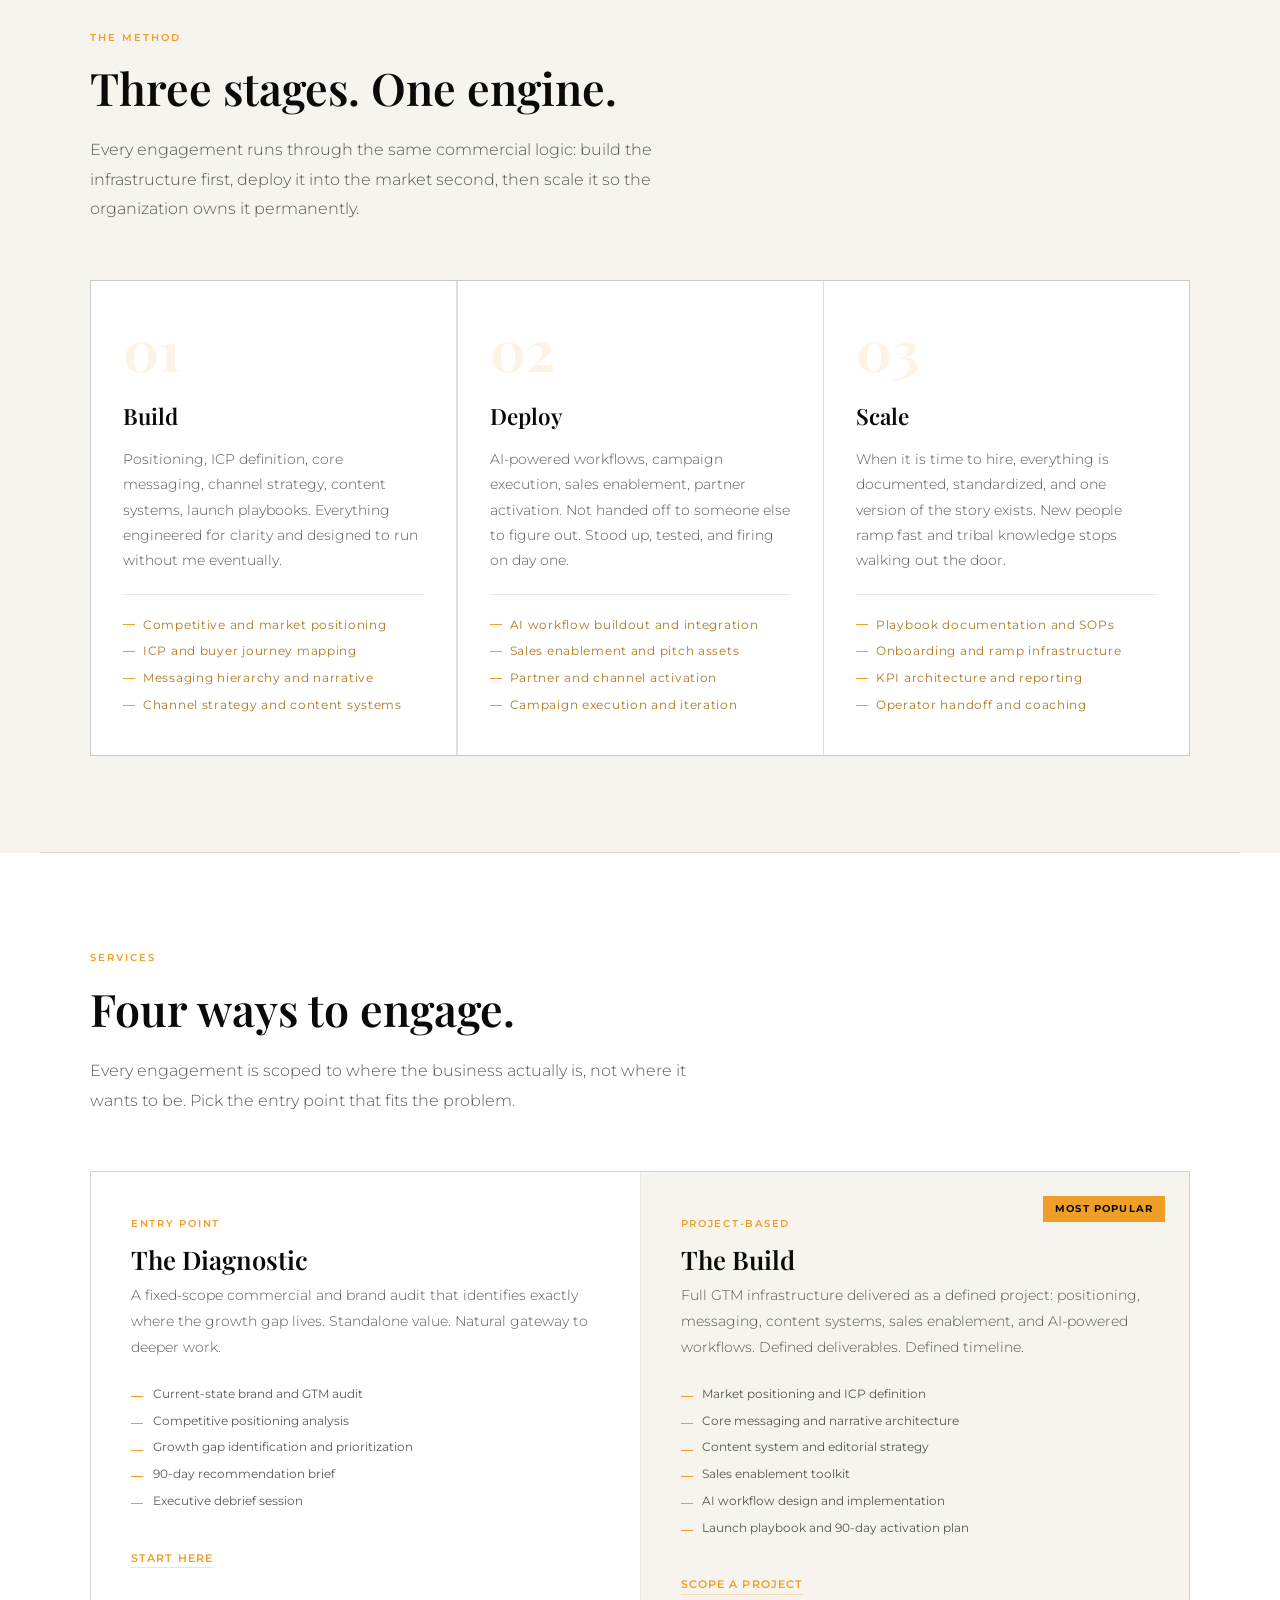
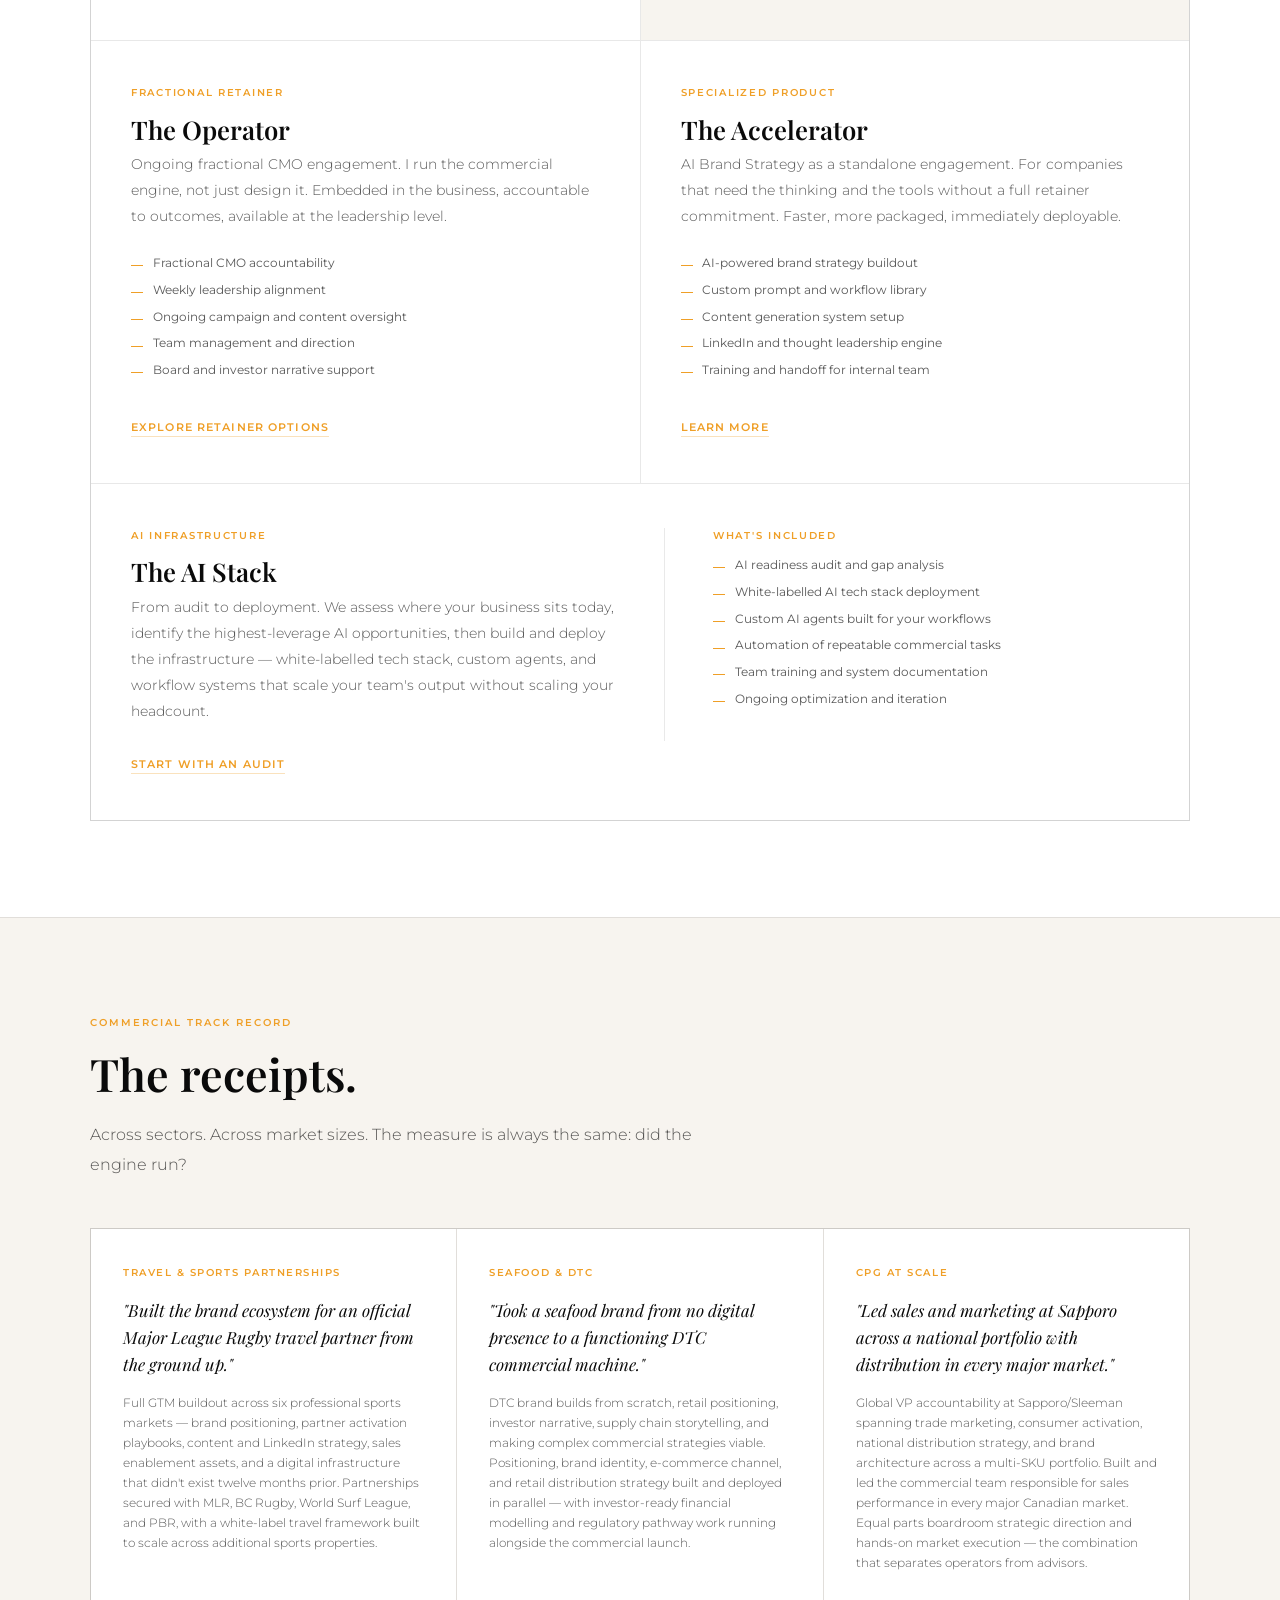
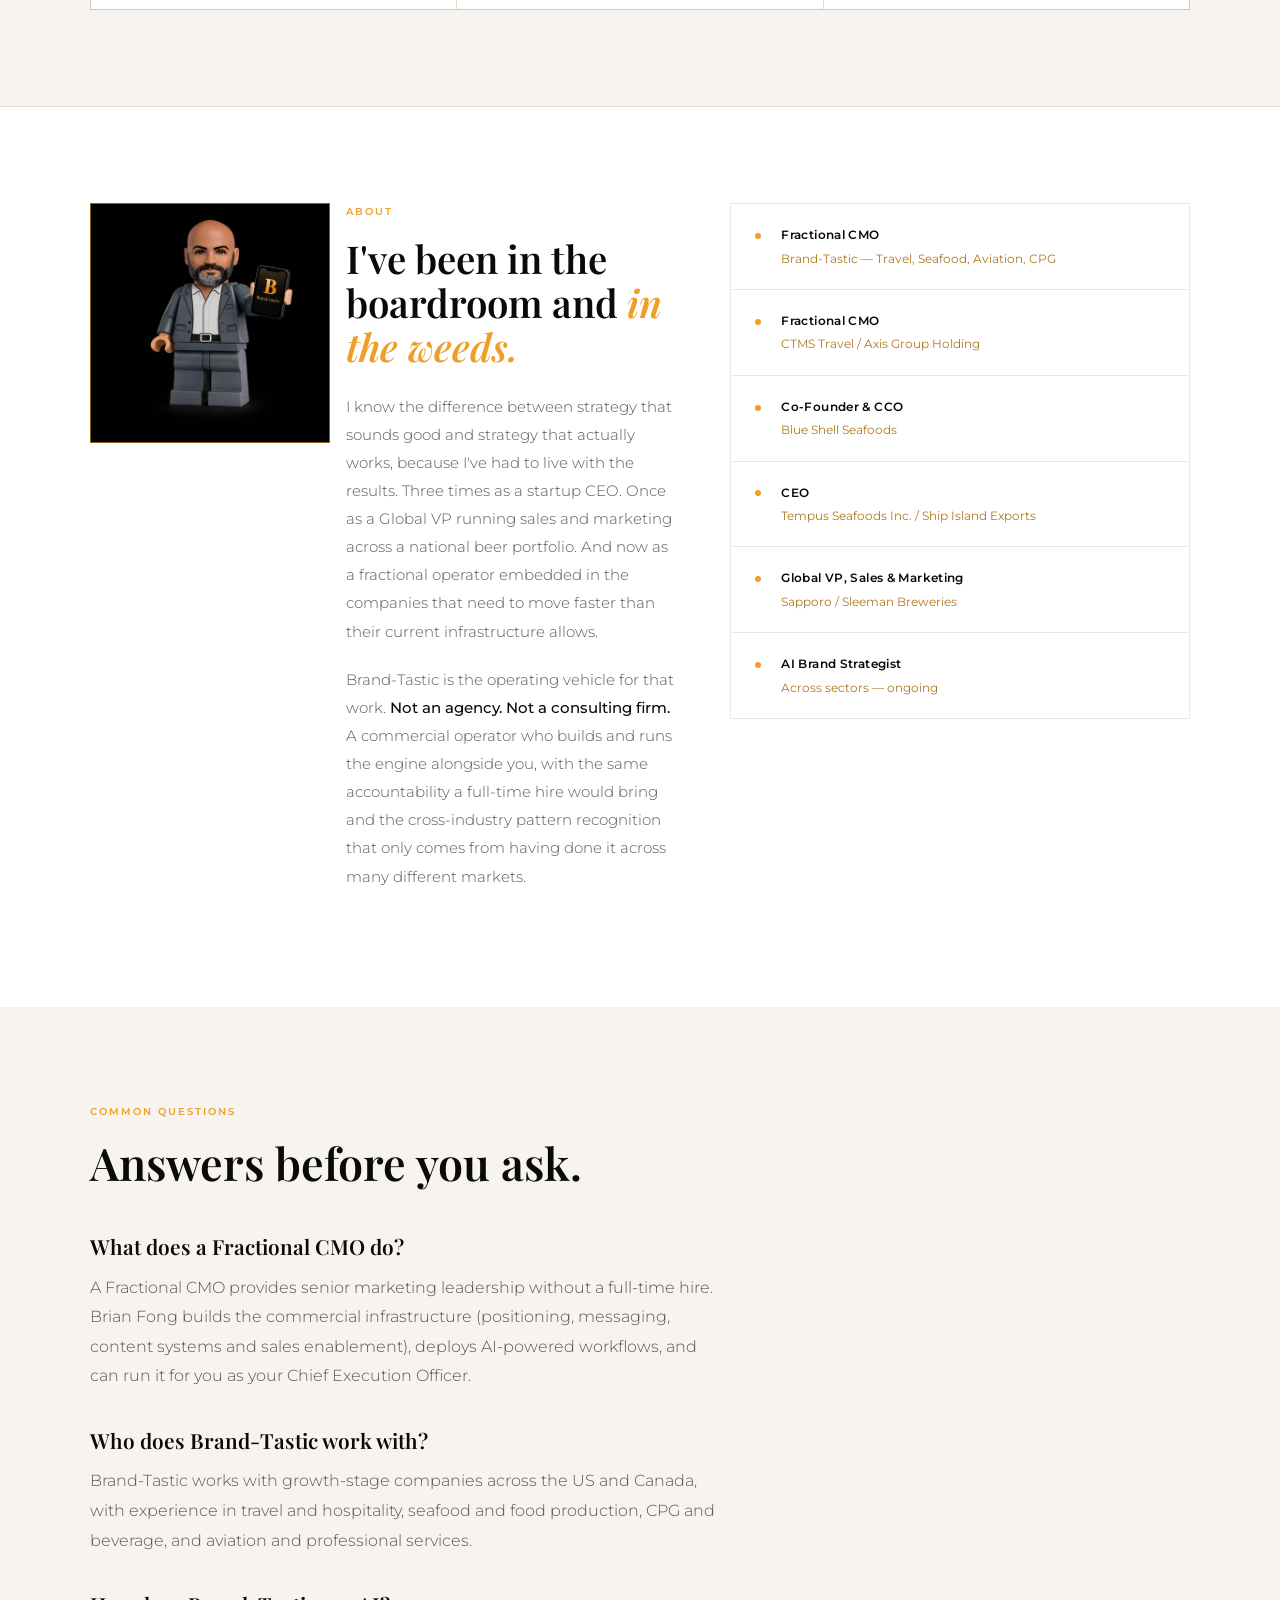
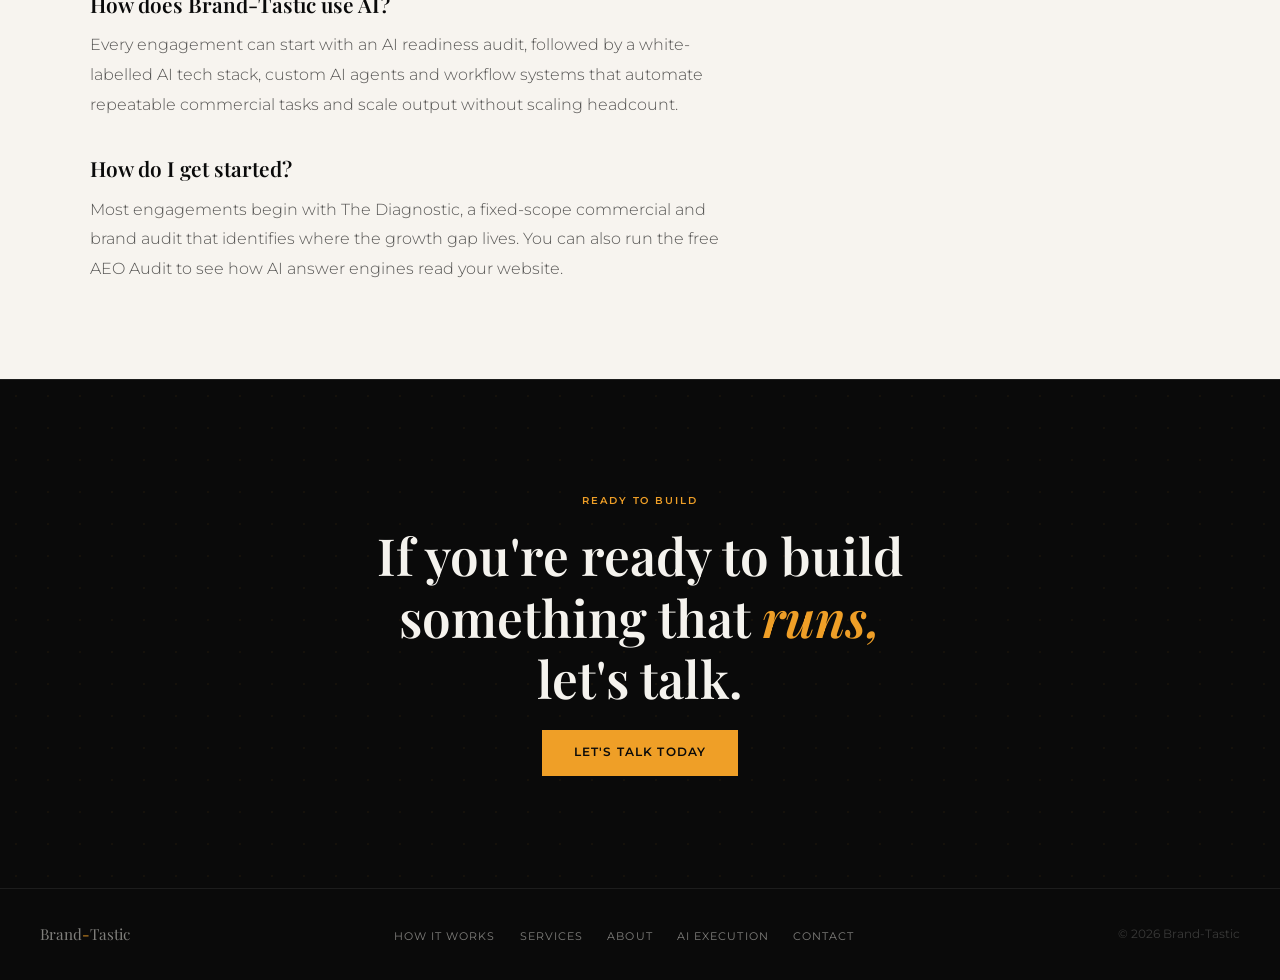
==== commit ee53ced4: "Add FAQ section to index.html Added FAQ section with common questions and answers." ====
--- a/index.html
+++ b/index.html
@@ -6,11 +6,11 @@
 <title>Brand-Tastic — Brian Fong | Fractional CMO & AI Brand Strategist</title>
 
 <!-- SEO Core -->
-<meta name="description" content="Brian Fong is a Fractional CMO and AI Brand Strategist serving growth-stage companies across the US and Canada. Brand strategy, AI systems, and commercial execution — built to run.">
+<meta name="description" content="Brian Fong is a Fractional CMO and AI Brand Strategist for growth-stage companies in the US and Canada. Brand strategy, AI systems and commercial execution.">
 <meta name="keywords" content="fractional CMO, AI brand strategist, brand strategy, marketing consultant, AI systems, fractional marketing, CMO for hire, growth marketing, US, Canada, Halifax, Vancouver">
 <meta name="author" content="Brian Fong">
 <meta name="robots" content="index, follow">
-<link rel="canonical" href="https://www.brand-tastic.ca/">
+<link rel="canonical" href="https://brand-tastic.ca/">
 
 <!-- Geo Targeting — US Primary, Canada Secondary -->
 <meta name="geo.region" content="US">
@@ -21,7 +21,9 @@
 
 <!-- Open Graph -->
 <meta property="og:type" content="website">
-<meta property="og:url" content="https://www.brand-tastic.ca/">
+<meta property="og:url" content="https://brand-tastic.ca/">
+  <meta property="og:image" content="https://brand-tastic.ca/brian-avatar.png">
+  <meta property="og:image:alt" content="Brian Fong, Fractional CMO and AI Brand Strategist">
 <meta property="og:title" content="Brand-Tastic — Brian Fong | Fractional CMO & AI Brand Strategist">
 <meta property="og:description" content="Fractional CMO and AI Brand Strategist for growth-stage companies in the US and Canada. Strategy, systems, and execution — built to run.">
 <meta property="og:site_name" content="Brand-Tastic">
@@ -32,6 +34,7 @@
 <meta name="twitter:card" content="summary_large_image">
 <meta name="twitter:title" content="Brand-Tastic — Brian Fong | Fractional CMO & AI Brand Strategist">
 <meta name="twitter:description" content="Fractional CMO and AI Brand Strategist for growth-stage companies in the US and Canada. Strategy, systems, and execution — built to run.">
+  <meta name="twitter:image" content="https://brand-tastic.ca/brian-avatar.png">
 
 <!-- Schema.org Structured Data -->
 <script type="application/ld+json">
@@ -40,7 +43,7 @@
   "@type": "ProfessionalService",
   "name": "Brand-Tastic",
   "description": "Fractional CMO and AI Brand Strategy consultancy serving growth-stage companies across the US and Canada.",
-  "url": "https://www.brand-tastic.ca",
+  "url": "https://brand-tastic.ca",
   "founder": {
     "@type": "Person",
     "name": "Brian Fong",
@@ -55,7 +58,8 @@
   "knowsAbout": ["Brand Strategy", "AI Marketing Systems", "Fractional CMO", "Go-to-Market Strategy", "Commercial Operations"]
 }
 </script>
-<link rel="preconnect" href="https://fonts.googleapis.com">
+  <script type="application/ld+json">{"@context":"https://schema.org","@type":"FAQPage","mainEntity":[{"@type":"Question","name":"What does a Fractional CMO do?","acceptedAnswer":{"@type":"Answer","text":"A Fractional CMO provides senior marketing leadership without a full-time hire. Brian Fong builds the commercial infrastructure (positioning, messaging, content systems and sales enablement), deploys AI-powered workflows, and can run it for you as your Chief Execution Officer."}},{"@type":"Question","name":"Who does Brand-Tastic work with?","acceptedAnswer":{"@type":"Answer","text":"Brand-Tastic works with growth-stage companies across the US and Canada, with experience in travel and hospitality, seafood and food production, CPG and beverage, and aviation and professional services."}},{"@type":"Question","name":"How does Brand-Tastic use AI?","acceptedAnswer":{"@type":"Answer","text":"Every engagement can start with an AI readiness audit, followed by a white-labelled AI tech stack, custom AI agents and workflow systems that automate repeatable commercial tasks and scale output without scaling headcount."}},{"@type":"Question","name":"How do I get started?","acceptedAnswer":{"@type":"Answer","text":"Most engagements begin with The Diagnostic, a fixed-scope commercial and brand audit that identifies where the growth gap lives. You can also run the free AEO Audit to see how AI answer engines read your website."}}]}</script>
+  <link rel="preconnect" href="https://fonts.googleapis.com">
 <link rel="preconnect" href="https://fonts.gstatic.com" crossorigin>
 <link href="https://fonts.googleapis.com/css2?family=Playfair+Display:ital,wght@0,400;0,600;0,700;1,400;1,600&family=Montserrat:wght@300;400;500;600&display=swap" rel="stylesheet">
 <style>
@@ -1452,6 +1456,33 @@
 </section>
 
 <!-- CTA -->
+<!-- FAQ -->
+  <section id="faq" class="faq-section" style="background:var(--light-bg);">
+<div class="section-inner">
+<p class="section-tag">Common Questions</p>
+<h2 class="section-title">Answers before you ask.</h2>
+<div style="margin-top:2.5rem;display:grid;gap:2rem;max-width:760px;">
+<div>
+<h3 style="font-family:var(--serif);font-size:1.3rem;font-weight:600;margin-bottom:0.5rem;color:var(--dark-text);">What does a Fractional CMO do?</h3>
+<p class="section-body">A Fractional CMO provides senior marketing leadership without a full-time hire. Brian Fong builds the commercial infrastructure (positioning, messaging, content systems and sales enablement), deploys AI-powered workflows, and can run it for you as your Chief Execution Officer.</p>
+</div>
+<div>
+<h3 style="font-family:var(--serif);font-size:1.3rem;font-weight:600;margin-bottom:0.5rem;color:var(--dark-text);">Who does Brand-Tastic work with?</h3>
+<p class="section-body">Brand-Tastic works with growth-stage companies across the US and Canada, with experience in travel and hospitality, seafood and food production, CPG and beverage, and aviation and professional services.</p>
+</div>
+<div>
+<h3 style="font-family:var(--serif);font-size:1.3rem;font-weight:600;margin-bottom:0.5rem;color:var(--dark-text);">How does Brand-Tastic use AI?</h3>
+<p class="section-body">Every engagement can start with an AI readiness audit, followed by a white-labelled AI tech stack, custom AI agents and workflow systems that automate repeatable commercial tasks and scale output without scaling headcount.</p>
+</div>
+<div>
+<h3 style="font-family:var(--serif);font-size:1.3rem;font-weight:600;margin-bottom:0.5rem;color:var(--dark-text);">How do I get started?</h3>
+<p class="section-body">Most engagements begin with The Diagnostic, a fixed-scope commercial and brand audit that identifies where the growth gap lives. You can also run the free AEO Audit to see how AI answer engines read your website.</p>
+</div>
+</div>
+</div>
+</section>
+
+<!-- CTA -->
 <section id="contact" class="cta-section">
   <div class="cta-inner">
     <p class="section-tag" style="text-align:center;">Ready to Build</p>
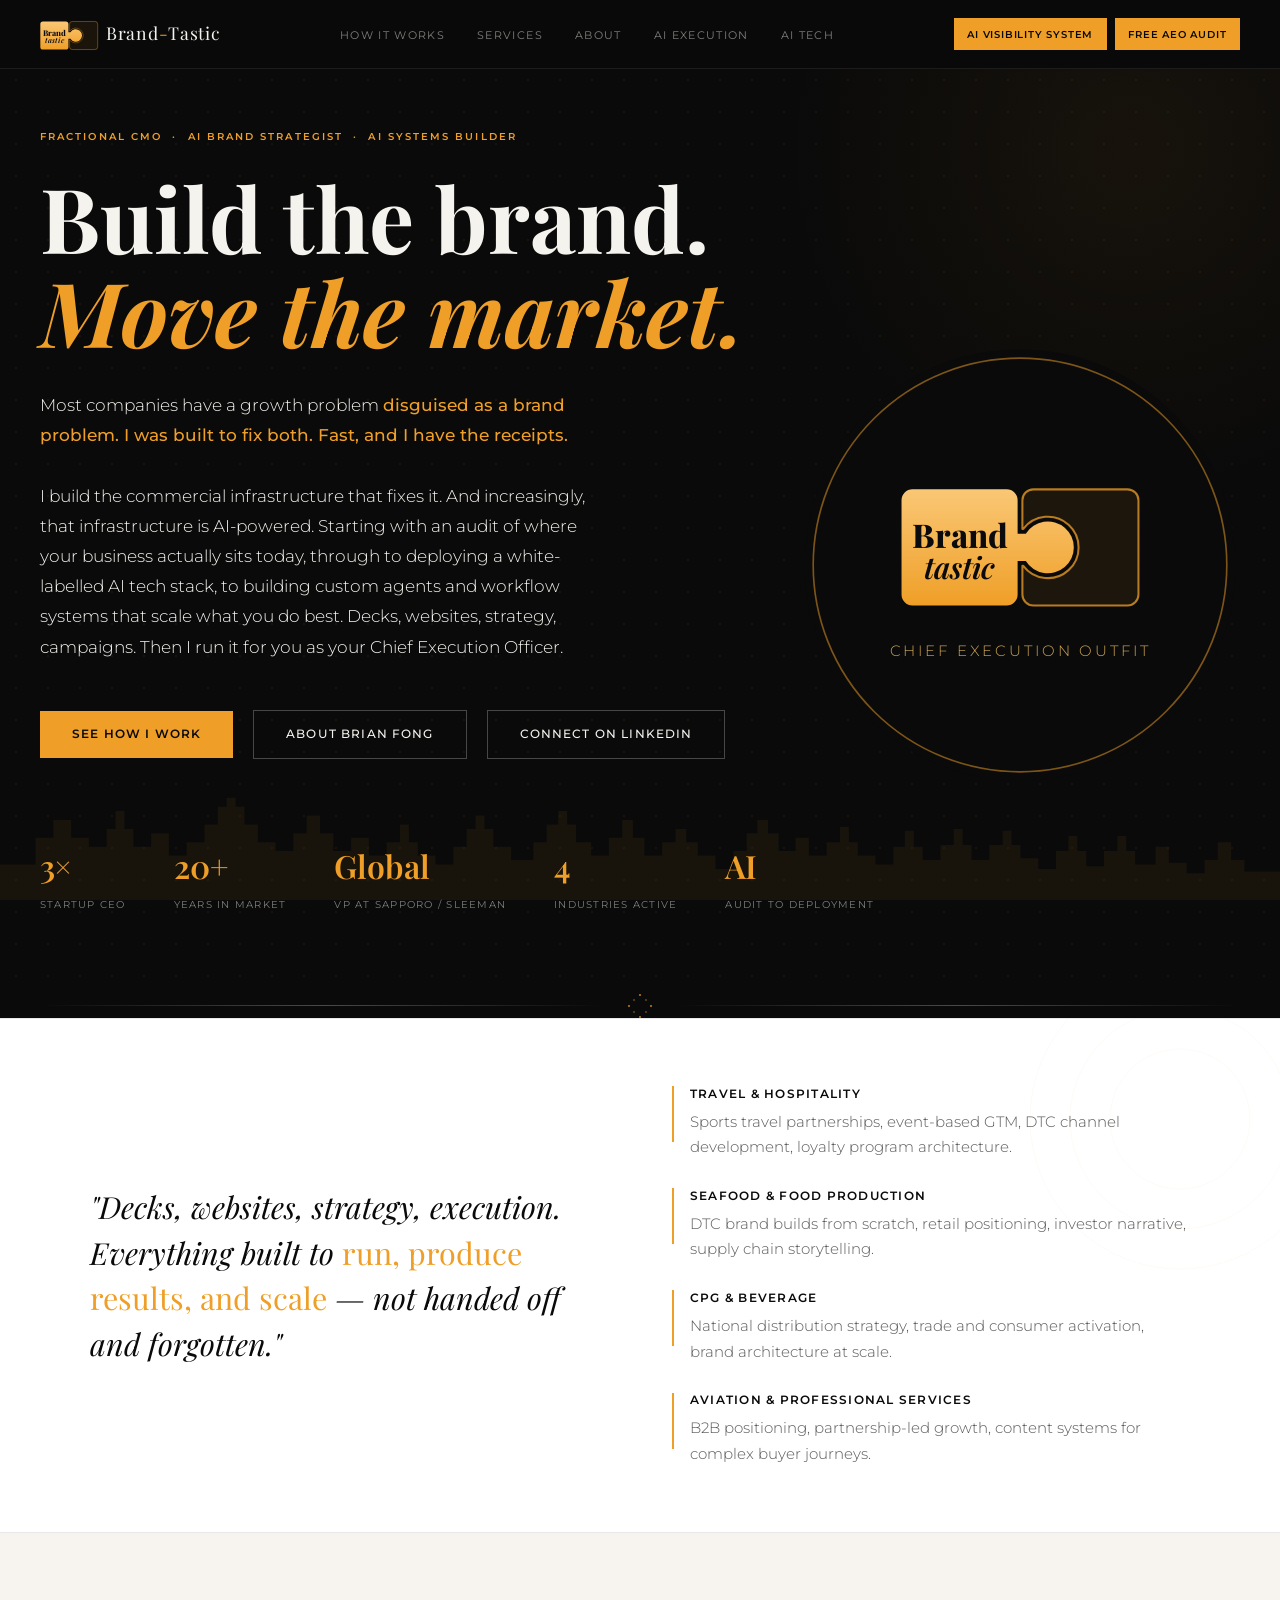
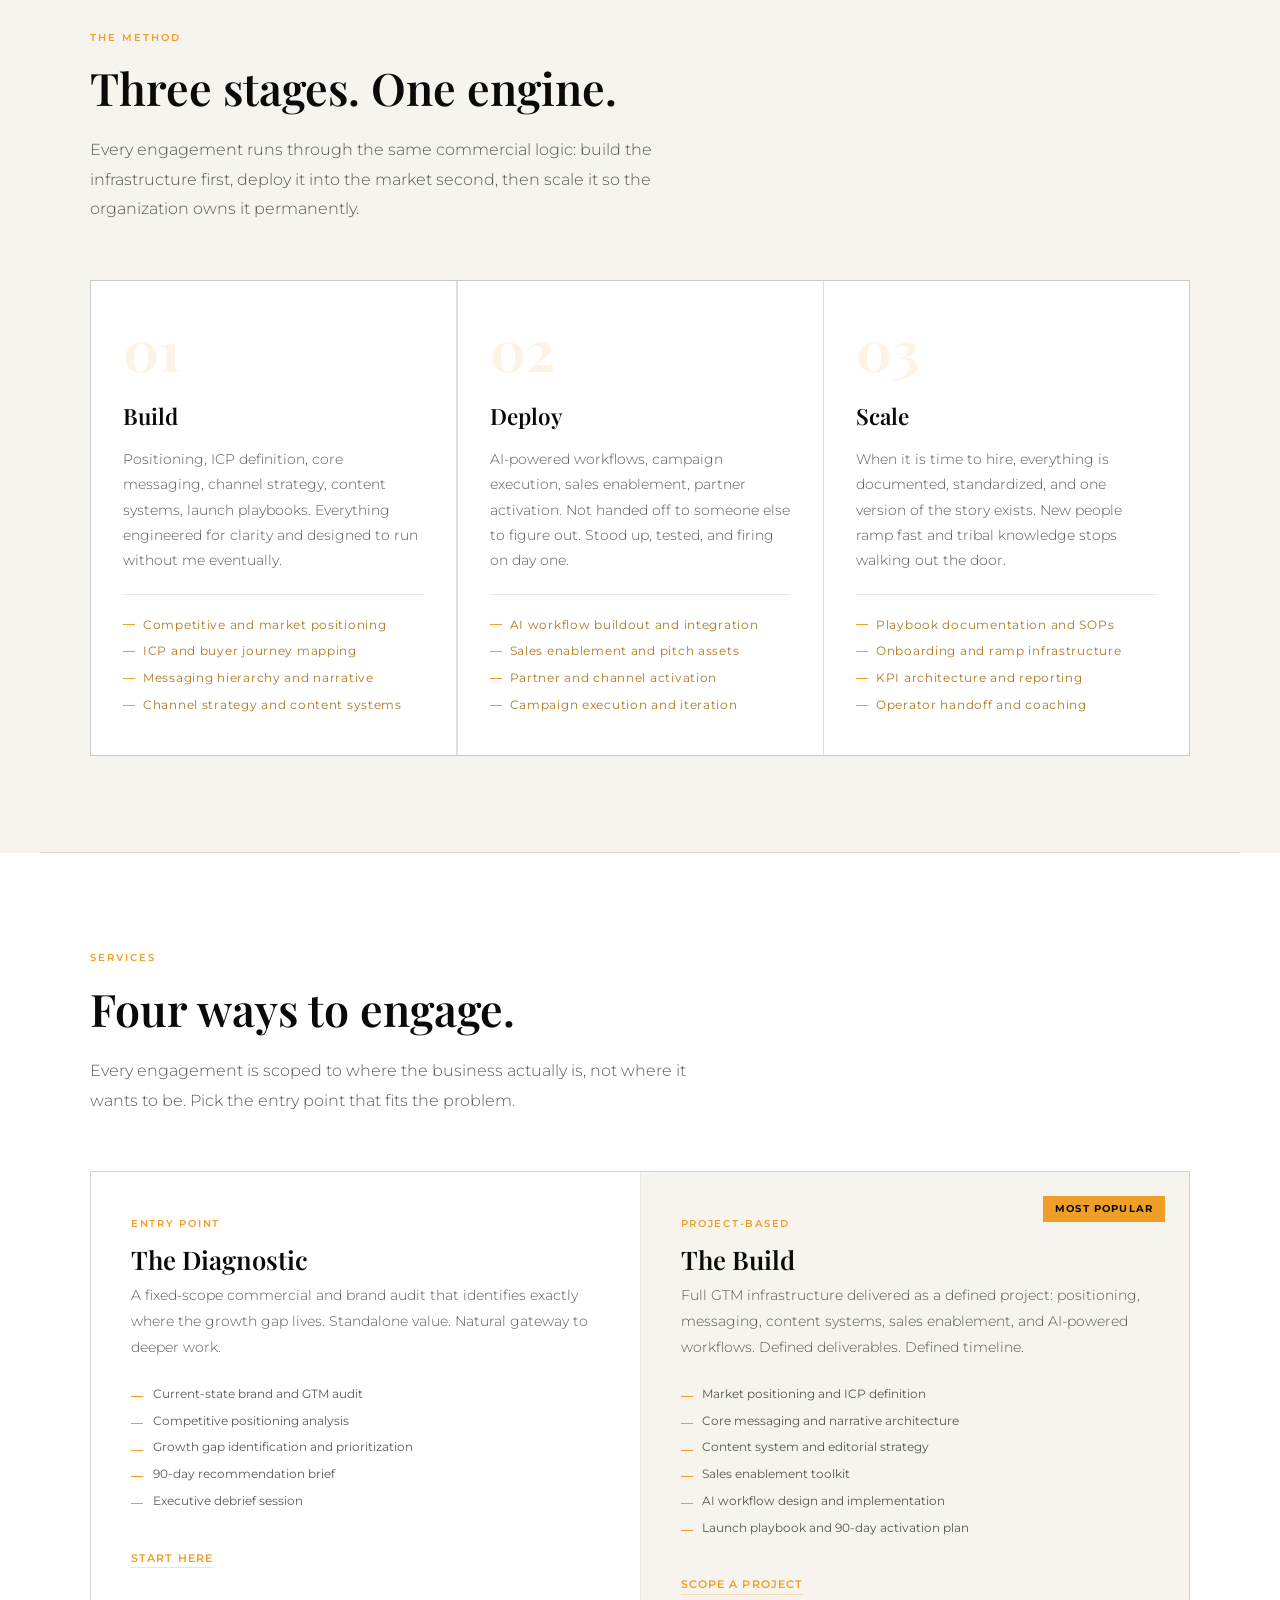
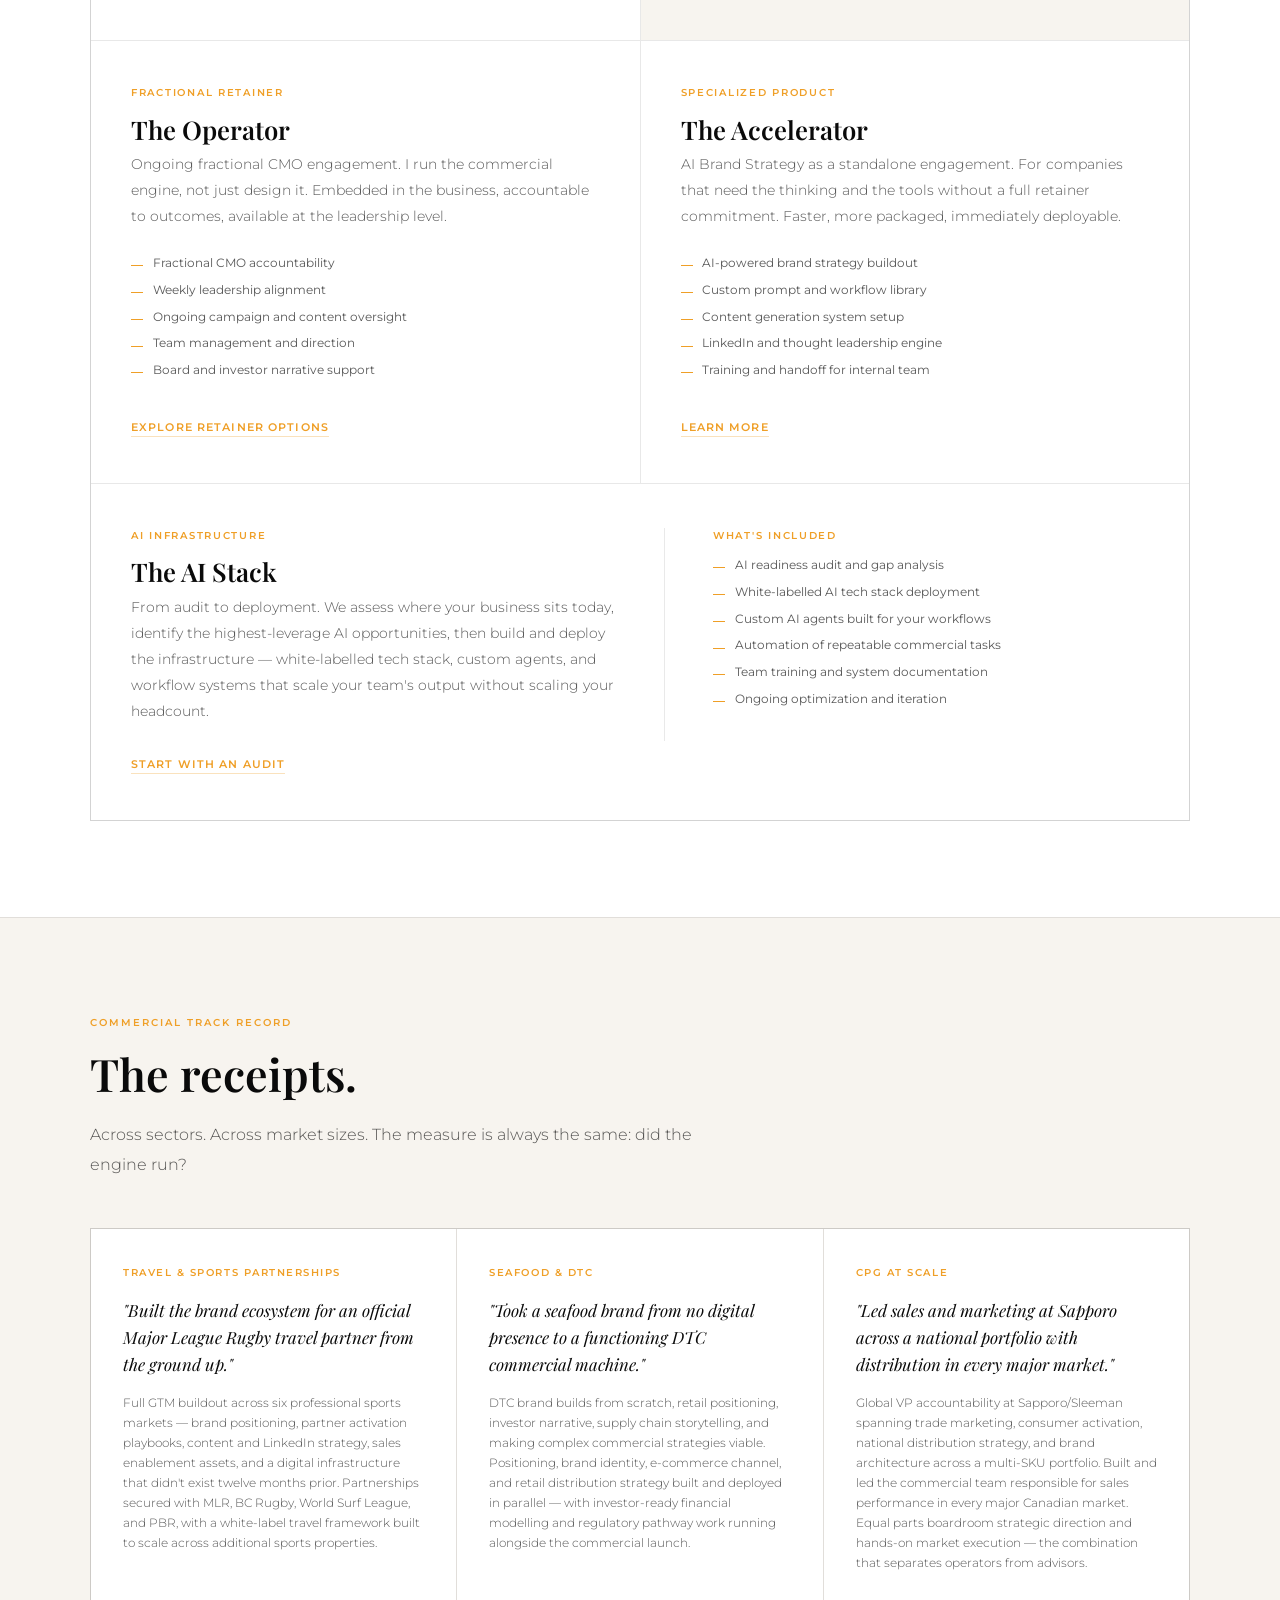
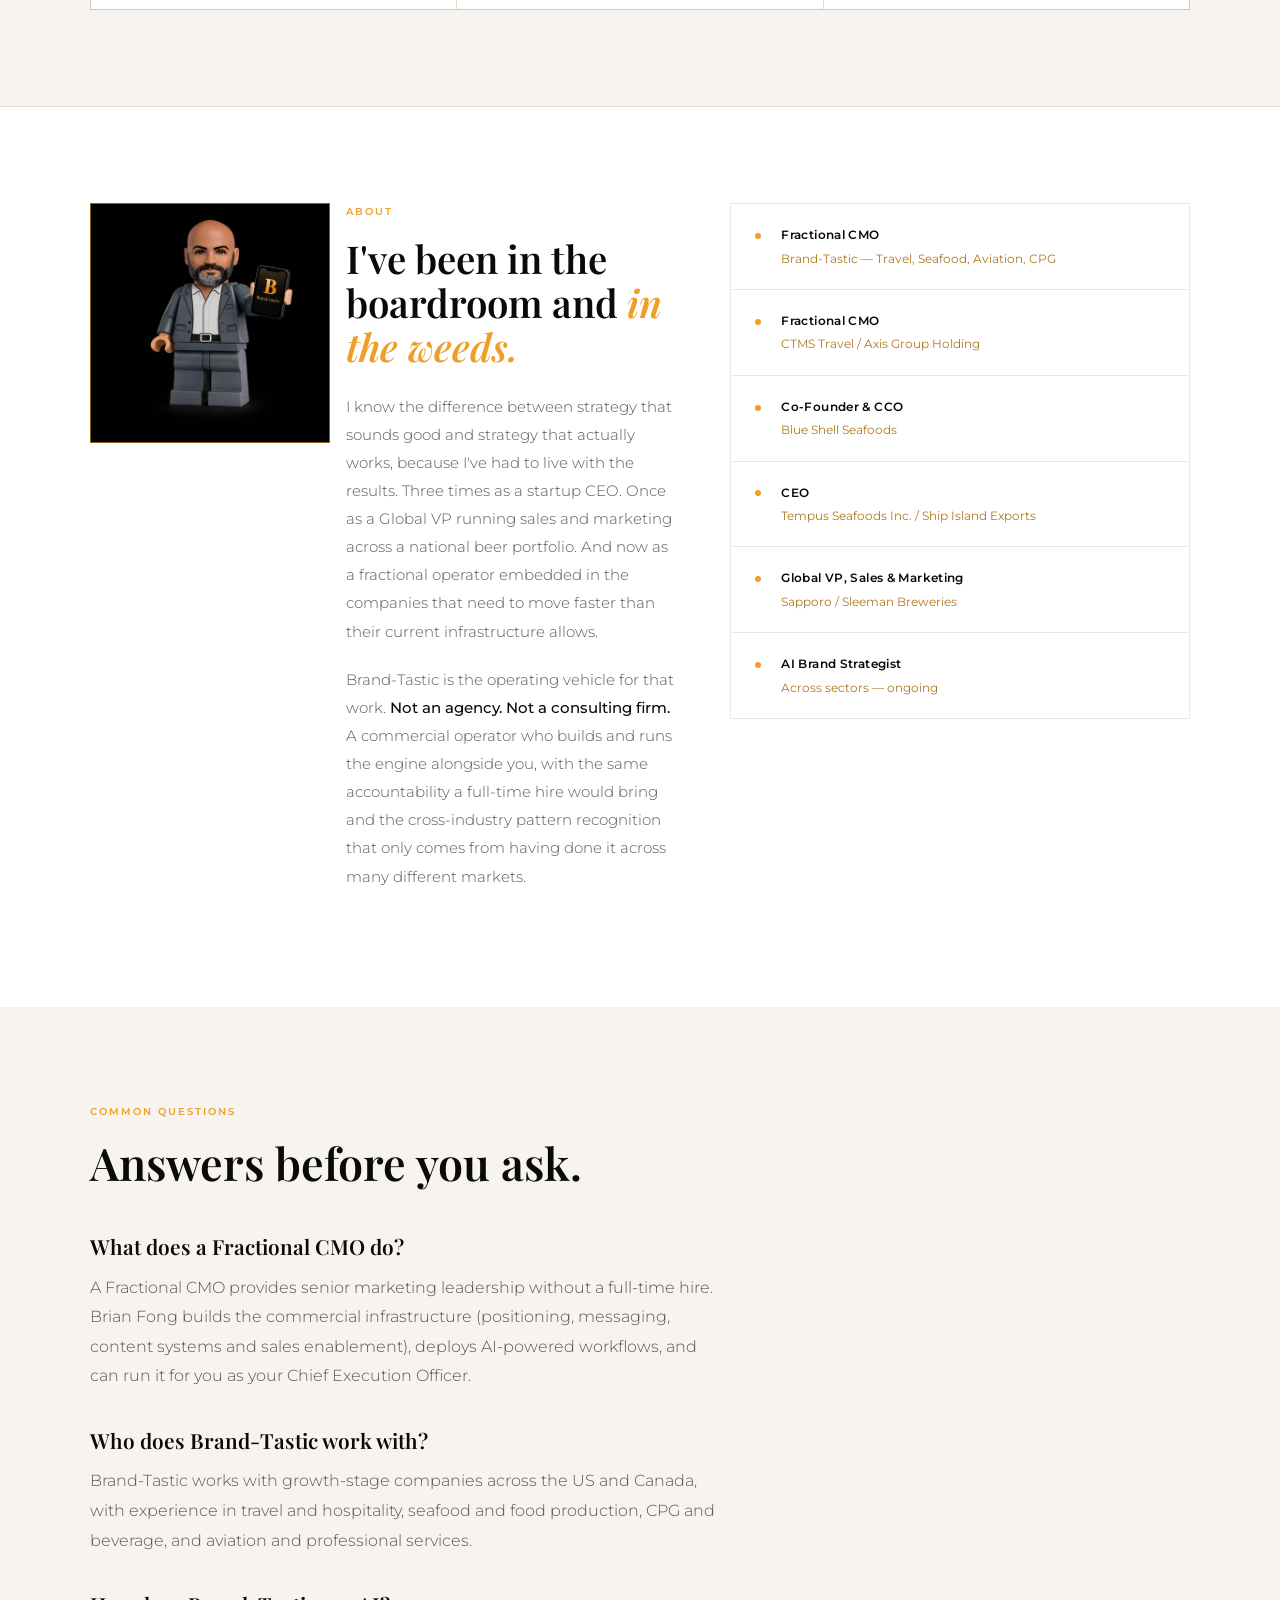
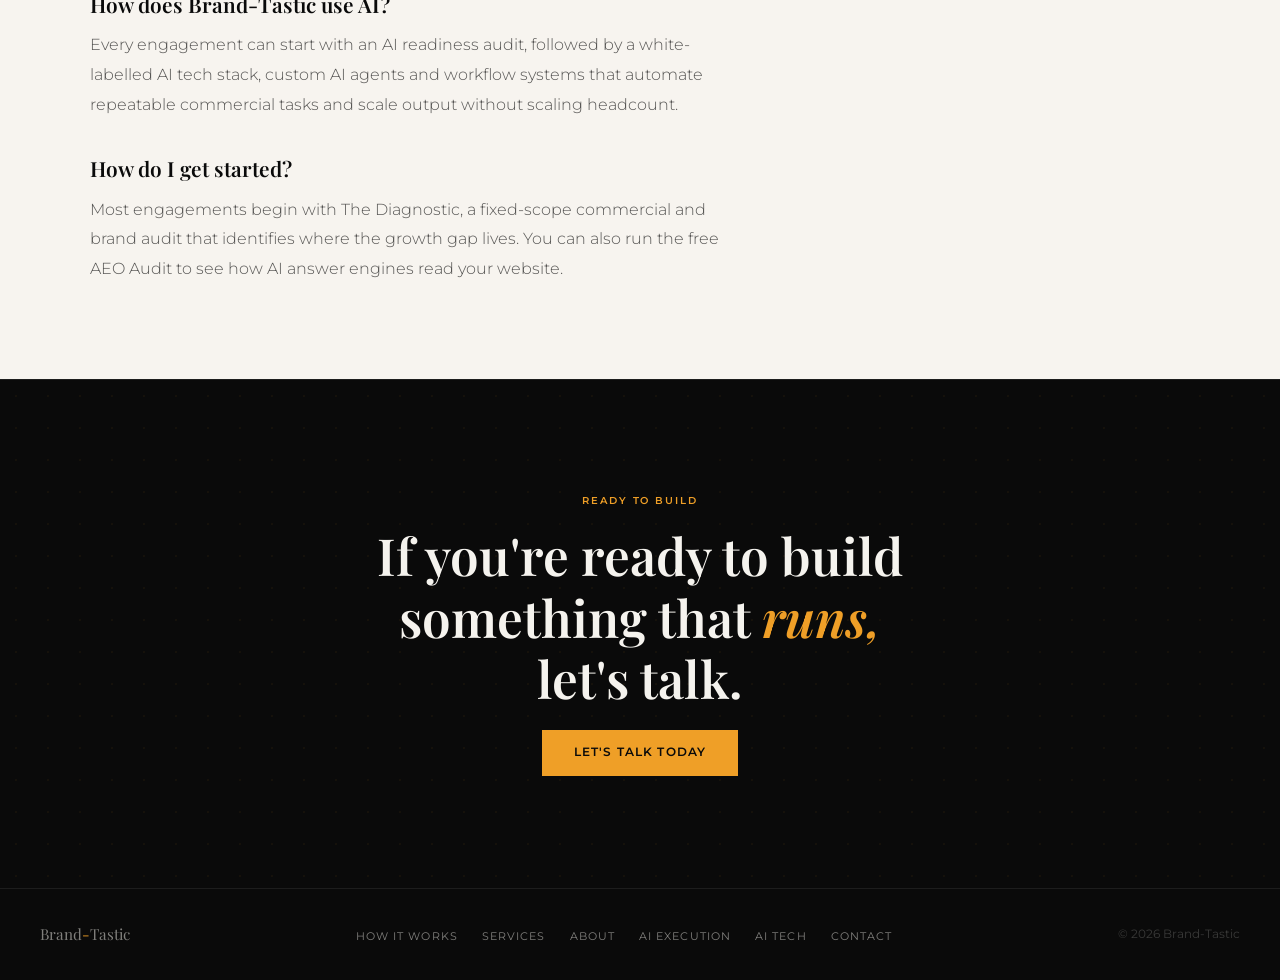
==== commit 1e7bafb5: "Add AI Tech to the main navigation (links to the travel pilot for now) Menu, mobile menu and footer " ====
--- a/index.html
+++ b/index.html
@@ -1052,6 +1052,7 @@
     <li><a href="#services">Services</a></li>
     <li><a href="#about">About</a></li>
     <li><a href="ai-execution.html">AI Execution</a></li>
+    <li><a href="/travel/hotel-pilot/">AI Tech</a></li>
   </ul>
   <div class="site-nav-ctas">
     <a href="/ai-visibility" class="site-nav-cta">AI Visibility System</a>
@@ -1066,6 +1067,7 @@
   <a href="#services" onclick="closeSiteNav()">Services</a>
   <a href="#about" onclick="closeSiteNav()">About</a>
   <a href="ai-execution.html" onclick="closeSiteNav()">AI Execution</a>
+  <a href="/travel/hotel-pilot/" onclick="closeSiteNav()">AI Tech</a>
   <a href="/ai-visibility" onclick="closeSiteNav()" style="color:#EF9F27;font-weight:600;">AI Visibility System</a>
   <a href="/aeo-audit" onclick="closeSiteNav()" style="color:#EF9F27;font-weight:600;">Free AEO Audit</a>
 </div>
@@ -1501,6 +1503,7 @@
     <li><a href="#services" style="font-size:0.68rem;letter-spacing:0.1em;text-transform:uppercase;color:rgba(245,243,238,0.5);text-decoration:none;">Services</a></li>
     <li><a href="#about" style="font-size:0.68rem;letter-spacing:0.1em;text-transform:uppercase;color:rgba(245,243,238,0.5);text-decoration:none;">About</a></li>
     <li><a href="ai-execution.html" style="font-size:0.68rem;letter-spacing:0.1em;text-transform:uppercase;color:rgba(245,243,238,0.5);text-decoration:none;">AI Execution</a></li>
+    <li><a href="/travel/hotel-pilot/" style="font-size:0.68rem;letter-spacing:0.1em;text-transform:uppercase;color:rgba(245,243,238,0.5);text-decoration:none;">AI Tech</a></li>
     <li><a href="mailto:brian@brand-tastic.ca" style="font-size:0.68rem;letter-spacing:0.1em;text-transform:uppercase;color:rgba(245,243,238,0.5);text-decoration:none;">Contact</a></li>
   </ul>
   <p style="font-size:0.72rem;color:rgba(245,243,238,0.2);">&copy; 2026 Brand-Tastic</p>
